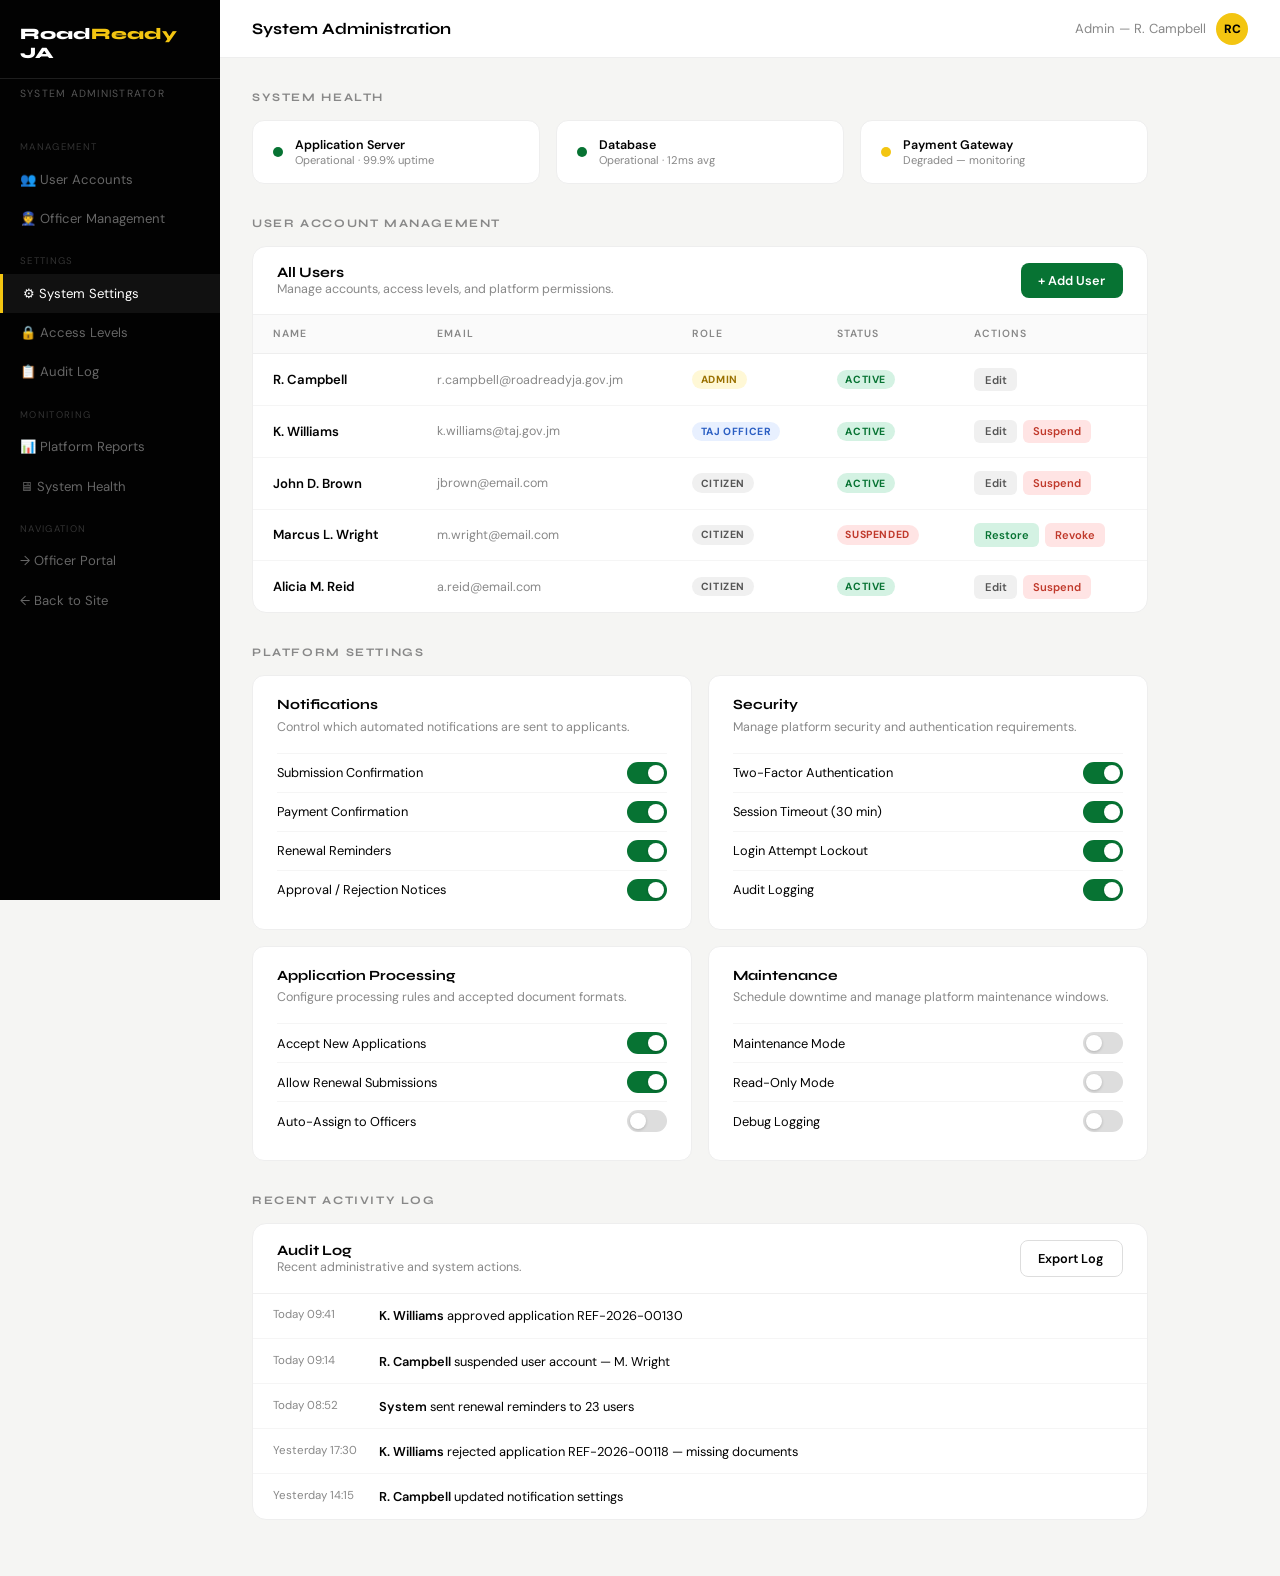
==== pages/admin.html @ 7f081b9c "Test: conneted new pages to main site and synced styling" ====
<!DOCTYPE html>
<html lang="en">
<head>
  <meta charset="UTF-8" />
  <meta name="viewport" content="width=device-width, initial-scale=1.0" />
  <title>Admin Settings — Road Ready JA</title>

    <link rel="stylesheet" href="/public/css/style.css">


  <link href="https://fonts.googleapis.com/css2?family=Syne:wght@400;600;700;800&family=DM+Sans:wght@300;400;500&display=swap" rel="stylesheet" />
  <style>
    *, *::before, *::after { box-sizing: border-box; margin: 0; padding: 0; }

    :root {
      --black: #020202;
      --green: #077333;
      --green-light: #0a9c44;
      --yellow: #F3C511;
      --white: #FFFFFF;
      --grey: #f5f5f3;
      --mid: #888;
    }

    body { font-family: 'DM Sans', sans-serif; background: var(--grey); color: var(--black); min-height: 100vh; }

    .layout { display: flex; min-height: 100vh; }

    .sidebar {
      width: 220px;
      background: var(--black);
      flex-shrink: 0;
      position: sticky;
      top: 0;
      height: 100vh;
      overflow-y: auto;
      display: flex;
      flex-direction: column;
    }
    .sidebar-logo {
      padding: 1.5rem 1.25rem 1rem;
      font-family: 'Syne', sans-serif;
      font-weight: 800;
      font-size: 1rem;
      color: var(--white);
      border-bottom: 1px solid #1e1e1e;
    }
    .sidebar-logo span { color: var(--yellow); }
    .sidebar-role { padding: 0.5rem 1.25rem 1rem; font-size: 0.65rem; letter-spacing: 0.12em; text-transform: uppercase; color: #555; }
    .sidebar-nav { padding: 0.5rem 0; flex: 1; }
    .sidebar-nav a {
      display: flex; align-items: center; gap: 0.6rem;
      padding: 0.7rem 1.25rem;
      font-size: 0.82rem; color: #666;
      text-decoration: none; transition: all 0.15s;
    }
    .sidebar-nav a:hover { color: var(--white); background: #111; }
    .sidebar-nav a.active { color: var(--white); background: #111; border-left: 3px solid var(--yellow); }
    .sidebar-nav .nav-section { padding: 1rem 1.25rem 0.4rem; font-size: 0.6rem; letter-spacing: 0.14em; text-transform: uppercase; color: #333; }

    .main { flex: 1; }

    .topbar {
      background: var(--white);
      border-bottom: 1px solid #eee;
      padding: 0 2rem;
      height: 58px;
      display: flex;
      align-items: center;
      justify-content: space-between;
    }
    .topbar h2 { font-family: 'Syne', sans-serif; font-size: 1rem; font-weight: 700; }
    .admin-info { display: flex; align-items: center; gap: 0.6rem; font-size: 0.82rem; color: var(--mid); }
    .admin-avatar {
      width: 32px; height: 32px;
      border-radius: 50%;
      background: var(--yellow);
      display: flex; align-items: center; justify-content: center;
      font-size: 0.75rem;
      color: var(--black);
      font-weight: 800;
    }

    .content { padding: 2rem; max-width: 960px; }

    .section-title {
      font-family: 'Syne', sans-serif;
      font-size: 0.72rem;
      font-weight: 700;
      letter-spacing: 0.14em;
      text-transform: uppercase;
      color: var(--mid);
      margin: 2rem 0 1rem;
    }
    .section-title:first-child { margin-top: 0; }

    /* USER TABLE */
    .card {
      background: var(--white);
      border-radius: 14px;
      border: 1px solid #eee;
      overflow: hidden;
      margin-bottom: 1.5rem;
    }
    .card-head {
      padding: 1rem 1.5rem;
      border-bottom: 1px solid #f0f0f0;
      display: flex;
      align-items: center;
      justify-content: space-between;
      flex-wrap: wrap;
      gap: 0.5rem;
    }
    .card-head h3 { font-family: 'Syne', sans-serif; font-size: 0.9rem; font-weight: 700; }
    .card-head p { font-size: 0.78rem; color: var(--mid); }

    table { width: 100%; border-collapse: collapse; }
    thead th {
      text-align: left;
      padding: 0.8rem 1.25rem;
      font-size: 0.65rem;
      letter-spacing: 0.1em;
      text-transform: uppercase;
      color: var(--mid);
      background: #fafafa;
      border-bottom: 1px solid #eee;
      font-weight: 600;
    }
    tbody tr { border-bottom: 1px solid #f5f5f5; transition: background 0.1s; }
    tbody tr:last-child { border-bottom: none; }
    tbody tr:hover { background: #fafafa; }
    tbody td { padding: 0.85rem 1.25rem; font-size: 0.82rem; }
    .td-name { font-weight: 600; }
    .td-email { color: var(--mid); font-size: 0.78rem; }

    .chip {
      display: inline-block;
      font-size: 0.65rem;
      font-weight: 700;
      letter-spacing: 0.06em;
      padding: 0.2rem 0.55rem;
      border-radius: 999px;
      text-transform: uppercase;
    }
    .chip.active    { background: #d4f2e3; color: var(--green); }
    .chip.suspended { background: #ffe4e4; color: #c0392b; }
    .chip.admin     { background: #fff8d6; color: #9a7000; }
    .chip.officer   { background: #e8f0ff; color: #2c5fc3; }
    .chip.citizen   { background: #f0f0f0; color: #555; }

    .btn-row { display: flex; gap: 0.35rem; }
    .btn-sm {
      padding: 0.3rem 0.65rem;
      border-radius: 6px;
      font-size: 0.7rem;
      font-weight: 600;
      cursor: pointer;
      border: none;
      font-family: 'DM Sans', sans-serif;
      transition: all 0.15s;
    }
    .btn-danger  { background: #ffe4e4; color: #c0392b; }
    .btn-danger:hover  { background: #c0392b; color: var(--white); }
    .btn-neutral { background: #f0f0f0; color: #555; }
    .btn-neutral:hover { background: #ddd; }
    .btn-green   { background: #d4f2e3; color: var(--green); }
    .btn-green:hover { background: var(--green); color: var(--white); }

    /* SETTINGS PANEL */
    .settings-grid { display: grid; grid-template-columns: 1fr 1fr; gap: 1rem; }
    .setting-card {
      background: var(--white);
      border-radius: 12px;
      border: 1px solid #eee;
      padding: 1.25rem 1.5rem;
    }
    .setting-card h4 { font-family: 'Syne', sans-serif; font-size: 0.88rem; font-weight: 700; margin-bottom: 0.3rem; }
    .setting-card p { font-size: 0.78rem; color: var(--mid); margin-bottom: 1rem; line-height: 1.5; }

    .toggle-row {
      display: flex;
      align-items: center;
      justify-content: space-between;
      padding: 0.5rem 0;
      border-top: 1px solid #f5f5f5;
    }
    .toggle-label { font-size: 0.8rem; }
    .toggle {
      width: 40px; height: 22px;
      border-radius: 999px;
      background: #ddd;
      position: relative;
      cursor: pointer;
      transition: background 0.2s;
      border: none;
      flex-shrink: 0;
    }
    .toggle.on { background: var(--green); }
    .toggle::after {
      content: '';
      position: absolute;
      width: 16px; height: 16px;
      border-radius: 50%;
      background: var(--white);
      top: 3px; left: 3px;
      transition: transform 0.2s;
      box-shadow: 0 1px 3px rgba(0,0,0,0.2);
    }
    .toggle.on::after { transform: translateX(18px); }

    /* SYSTEM STATUS */
    .status-grid { display: grid; grid-template-columns: repeat(3, 1fr); gap: 1rem; }
    .status-item {
      background: var(--white);
      border-radius: 12px;
      border: 1px solid #eee;
      padding: 1rem 1.25rem;
      display: flex;
      align-items: center;
      gap: 0.75rem;
    }
    .status-dot {
      width: 10px; height: 10px;
      border-radius: 50%;
      flex-shrink: 0;
    }
    .status-dot.ok { background: var(--green); }
    .status-dot.warn { background: var(--yellow); }
    .status-dot.err { background: #c0392b; }
    .status-item .si-label { font-size: 0.78rem; font-weight: 600; }
    .status-item .si-val { font-size: 0.7rem; color: var(--mid); }

    /* ACTIVITY LOG */
    .log-item {
      display: flex;
      gap: 1rem;
      padding: 0.85rem 1.25rem;
      border-bottom: 1px solid #f5f5f5;
      font-size: 0.8rem;
      align-items: flex-start;
    }
    .log-item:last-child { border-bottom: none; }
    .log-time { color: var(--mid); font-size: 0.72rem; flex-shrink: 0; width: 90px; }
    .log-msg { flex: 1; }
    .log-actor { font-weight: 600; }

    .btn {
      display: inline-flex; align-items: center; gap: 0.4rem;
      padding: 0.55rem 1.1rem;
      border-radius: 8px;
      font-size: 0.8rem; font-weight: 600;
      cursor: pointer; border: none;
      font-family: 'DM Sans', sans-serif;
      transition: all 0.2s;
      text-decoration: none;
    }
    .btn-primary { background: var(--green); color: var(--white); }
    .btn-primary:hover { background: var(--green-light); }
    .btn-outline { background: transparent; color: var(--black); border: 1.5px solid #ddd; }
    .btn-outline:hover { border-color: var(--green); color: var(--green); }
  </style>
</head>
<body>

<div class="layout">
  <!-- SIDEBAR -->
  <aside class="sidebar">
    <div class="sidebar-logo">Road<span>Ready</span> JA</div>
    <div class="sidebar-role">System Administrator</div>
    <nav class="sidebar-nav">
      <div class="nav-section">Management</div>
      <a href="#">👥 User Accounts</a>
      <a href="#">👮 Officer Management</a>
      <div class="nav-section">Settings</div>
      <a href="#" class="active">⚙ System Settings</a>
      <a href="#">🔒 Access Levels</a>
      <a href="#">📋 Audit Log</a>
      <div class="nav-section">Monitoring</div>
      <a href="#">📊 Platform Reports</a>
      <a href="#">🖥 System Health</a>
      <div class="nav-section">Navigation</div>
      <a href="officer-review.html">→ Officer Portal</a>
      <a href="../index.html">← Back to Site</a>
    </nav>
  </aside>

  <!-- MAIN -->
  <div class="main">
    <div class="topbar">
      <h2>System Administration</h2>
      <div class="admin-info">
        <span>Admin — R. Campbell</span>
        <div class="admin-avatar">RC</div>
      </div>
    </div>

    <div class="content">

      <!-- SYSTEM STATUS -->
      <div class="section-title">System Health</div>
      <div class="status-grid">
        <div class="status-item">
          <div class="status-dot ok"></div>
          <div>
            <div class="si-label">Application Server</div>
            <div class="si-val">Operational · 99.9% uptime</div>
          </div>
        </div>
        <div class="status-item">
          <div class="status-dot ok"></div>
          <div>
            <div class="si-label">Database</div>
            <div class="si-val">Operational · 12ms avg</div>
          </div>
        </div>
        <div class="status-item">
          <div class="status-dot warn"></div>
          <div>
            <div class="si-label">Payment Gateway</div>
            <div class="si-val">Degraded — monitoring</div>
          </div>
        </div>
      </div>

      <!-- USER ACCOUNTS -->
      <div class="section-title">User Account Management</div>
      <div class="card">
        <div class="card-head">
          <div>
            <h3>All Users</h3>
            <p>Manage accounts, access levels, and platform permissions.</p>
          </div>
          <button class="btn btn-primary">+ Add User</button>
        </div>
        <table>
          <thead>
            <tr>
              <th>Name</th>
              <th>Email</th>
              <th>Role</th>
              <th>Status</th>
              <th>Actions</th>
            </tr>
          </thead>
          <tbody>
            <tr>
              <td class="td-name">R. Campbell</td>
              <td class="td-email">r.campbell@roadreadyja.gov.jm</td>
              <td><span class="chip admin">Admin</span></td>
              <td><span class="chip active">Active</span></td>
              <td><div class="btn-row"><button class="btn-sm btn-neutral">Edit</button></div></td>
            </tr>
            <tr>
              <td class="td-name">K. Williams</td>
              <td class="td-email">k.williams@taj.gov.jm</td>
              <td><span class="chip officer">TAJ Officer</span></td>
              <td><span class="chip active">Active</span></td>
              <td><div class="btn-row"><button class="btn-sm btn-neutral">Edit</button><button class="btn-sm btn-danger">Suspend</button></div></td>
            </tr>
            <tr>
              <td class="td-name">John D. Brown</td>
              <td class="td-email">jbrown@email.com</td>
              <td><span class="chip citizen">Citizen</span></td>
              <td><span class="chip active">Active</span></td>
              <td><div class="btn-row"><button class="btn-sm btn-neutral">Edit</button><button class="btn-sm btn-danger">Suspend</button></div></td>
            </tr>
            <tr>
              <td class="td-name">Marcus L. Wright</td>
              <td class="td-email">m.wright@email.com</td>
              <td><span class="chip citizen">Citizen</span></td>
              <td><span class="chip suspended">Suspended</span></td>
              <td><div class="btn-row"><button class="btn-sm btn-green">Restore</button><button class="btn-sm btn-danger">Revoke</button></div></td>
            </tr>
            <tr>
              <td class="td-name">Alicia M. Reid</td>
              <td class="td-email">a.reid@email.com</td>
              <td><span class="chip citizen">Citizen</span></td>
              <td><span class="chip active">Active</span></td>
              <td><div class="btn-row"><button class="btn-sm btn-neutral">Edit</button><button class="btn-sm btn-danger">Suspend</button></div></td>
            </tr>
          </tbody>
        </table>
      </div>

      <!-- SETTINGS GRID -->
      <div class="section-title">Platform Settings</div>
      <div class="settings-grid">
        <div class="setting-card">
          <h4>Notifications</h4>
          <p>Control which automated notifications are sent to applicants.</p>
          <div class="toggle-row">
            <span class="toggle-label">Submission Confirmation</span>
            <button class="toggle on" onclick="this.classList.toggle('on')"></button>
          </div>
          <div class="toggle-row">
            <span class="toggle-label">Payment Confirmation</span>
            <button class="toggle on" onclick="this.classList.toggle('on')"></button>
          </div>
          <div class="toggle-row">
            <span class="toggle-label">Renewal Reminders</span>
            <button class="toggle on" onclick="this.classList.toggle('on')"></button>
          </div>
          <div class="toggle-row">
            <span class="toggle-label">Approval / Rejection Notices</span>
            <button class="toggle on" onclick="this.classList.toggle('on')"></button>
          </div>
        </div>
        <div class="setting-card">
          <h4>Security</h4>
          <p>Manage platform security and authentication requirements.</p>
          <div class="toggle-row">
            <span class="toggle-label">Two-Factor Authentication</span>
            <button class="toggle on" onclick="this.classList.toggle('on')"></button>
          </div>
          <div class="toggle-row">
            <span class="toggle-label">Session Timeout (30 min)</span>
            <button class="toggle on" onclick="this.classList.toggle('on')"></button>
          </div>
          <div class="toggle-row">
            <span class="toggle-label">Login Attempt Lockout</span>
            <button class="toggle on" onclick="this.classList.toggle('on')"></button>
          </div>
          <div class="toggle-row">
            <span class="toggle-label">Audit Logging</span>
            <button class="toggle on" onclick="this.classList.toggle('on')"></button>
          </div>
        </div>
        <div class="setting-card">
          <h4>Application Processing</h4>
          <p>Configure processing rules and accepted document formats.</p>
          <div class="toggle-row">
            <span class="toggle-label">Accept New Applications</span>
            <button class="toggle on" onclick="this.classList.toggle('on')"></button>
          </div>
          <div class="toggle-row">
            <span class="toggle-label">Allow Renewal Submissions</span>
            <button class="toggle on" onclick="this.classList.toggle('on')"></button>
          </div>
          <div class="toggle-row">
            <span class="toggle-label">Auto-Assign to Officers</span>
            <button class="toggle" onclick="this.classList.toggle('on')"></button>
          </div>
        </div>
        <div class="setting-card">
          <h4>Maintenance</h4>
          <p>Schedule downtime and manage platform maintenance windows.</p>
          <div class="toggle-row">
            <span class="toggle-label">Maintenance Mode</span>
            <button class="toggle" onclick="this.classList.toggle('on')"></button>
          </div>
          <div class="toggle-row">
            <span class="toggle-label">Read-Only Mode</span>
            <button class="toggle" onclick="this.classList.toggle('on')"></button>
          </div>
          <div class="toggle-row">
            <span class="toggle-label">Debug Logging</span>
            <button class="toggle" onclick="this.classList.toggle('on')"></button>
          </div>
        </div>
      </div>

      <!-- ACTIVITY LOG -->
      <div class="section-title">Recent Activity Log</div>
      <div class="card">
        <div class="card-head">
          <div>
            <h3>Audit Log</h3>
            <p>Recent administrative and system actions.</p>
          </div>
          <button class="btn btn-outline">Export Log</button>
        </div>
        <div class="log-item">
          <span class="log-time">Today 09:41</span>
          <span class="log-msg"><span class="log-actor">K. Williams</span> approved application REF-2026-00130</span>
        </div>
        <div class="log-item">
          <span class="log-time">Today 09:14</span>
          <span class="log-msg"><span class="log-actor">R. Campbell</span> suspended user account — M. Wright</span>
        </div>
        <div class="log-item">
          <span class="log-time">Today 08:52</span>
          <span class="log-msg"><span class="log-actor">System</span> sent renewal reminders to 23 users</span>
        </div>
        <div class="log-item">
          <span class="log-time">Yesterday 17:30</span>
          <span class="log-msg"><span class="log-actor">K. Williams</span> rejected application REF-2026-00118 — missing documents</span>
        </div>
        <div class="log-item">
          <span class="log-time">Yesterday 14:15</span>
          <span class="log-msg"><span class="log-actor">R. Campbell</span> updated notification settings</span>
        </div>
      </div>

    </div>
  </div>
</div>

</body>
</html>
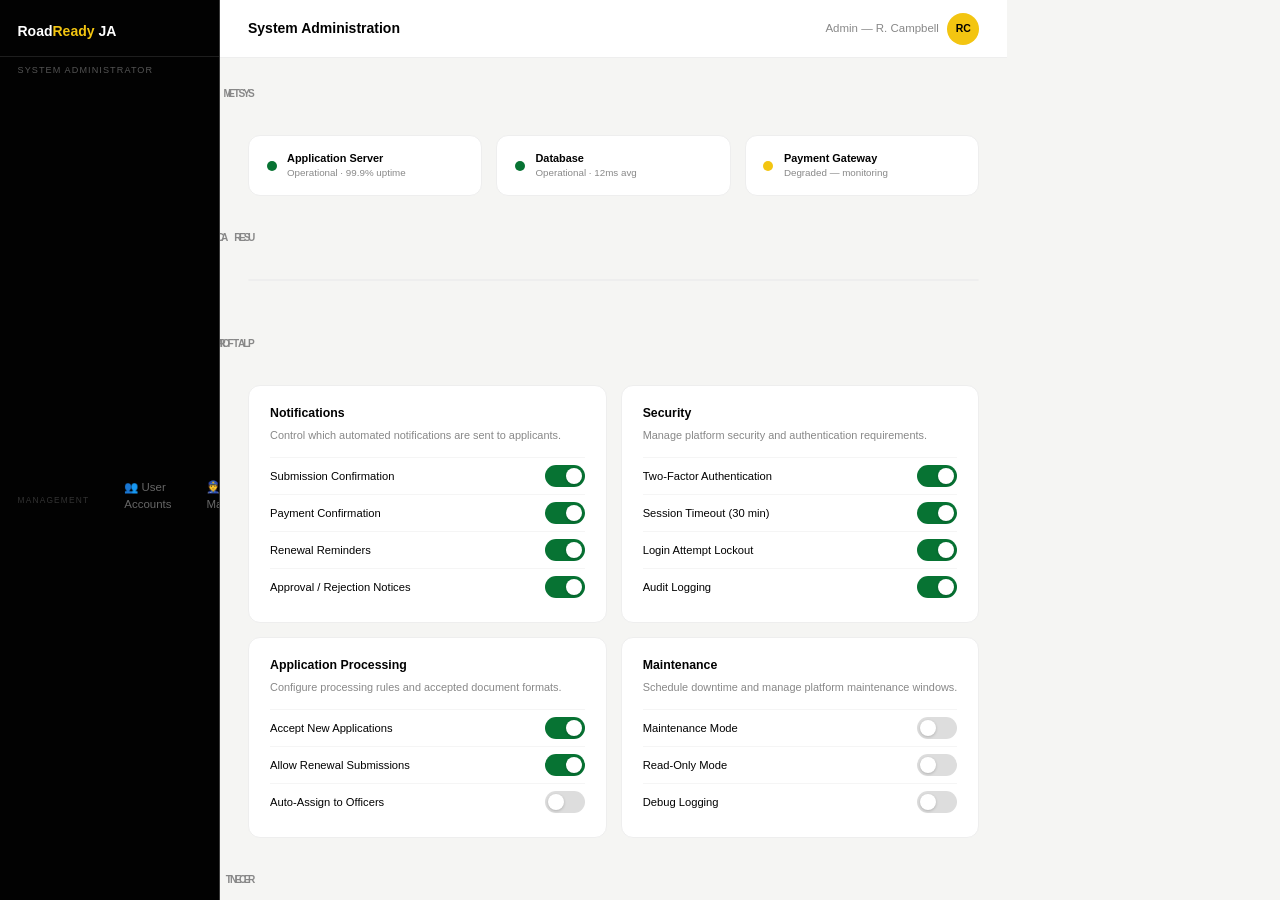
==== commit 4b6f4367: "Test: Removed internal styling. Renamed dashboard.css -> user.css" ====
--- a/pages/admin.html
+++ b/pages/admin.html
@@ -6,259 +6,9 @@
   <title>Admin Settings — Road Ready JA</title>
 
     <link rel="stylesheet" href="/public/css/style.css">
-
-
-  <link href="https://fonts.googleapis.com/css2?family=Syne:wght@400;600;700;800&family=DM+Sans:wght@300;400;500&display=swap" rel="stylesheet" />
-  <style>
-    *, *::before, *::after { box-sizing: border-box; margin: 0; padding: 0; }
-
-    :root {
-      --black: #020202;
-      --green: #077333;
-      --green-light: #0a9c44;
-      --yellow: #F3C511;
-      --white: #FFFFFF;
-      --grey: #f5f5f3;
-      --mid: #888;
-    }
-
-    body { font-family: 'DM Sans', sans-serif; background: var(--grey); color: var(--black); min-height: 100vh; }
-
-    .layout { display: flex; min-height: 100vh; }
-
-    .sidebar {
-      width: 220px;
-      background: var(--black);
-      flex-shrink: 0;
-      position: sticky;
-      top: 0;
-      height: 100vh;
-      overflow-y: auto;
-      display: flex;
-      flex-direction: column;
-    }
-    .sidebar-logo {
-      padding: 1.5rem 1.25rem 1rem;
-      font-family: 'Syne', sans-serif;
-      font-weight: 800;
-      font-size: 1rem;
-      color: var(--white);
-      border-bottom: 1px solid #1e1e1e;
-    }
-    .sidebar-logo span { color: var(--yellow); }
-    .sidebar-role { padding: 0.5rem 1.25rem 1rem; font-size: 0.65rem; letter-spacing: 0.12em; text-transform: uppercase; color: #555; }
-    .sidebar-nav { padding: 0.5rem 0; flex: 1; }
-    .sidebar-nav a {
-      display: flex; align-items: center; gap: 0.6rem;
-      padding: 0.7rem 1.25rem;
-      font-size: 0.82rem; color: #666;
-      text-decoration: none; transition: all 0.15s;
-    }
-    .sidebar-nav a:hover { color: var(--white); background: #111; }
-    .sidebar-nav a.active { color: var(--white); background: #111; border-left: 3px solid var(--yellow); }
-    .sidebar-nav .nav-section { padding: 1rem 1.25rem 0.4rem; font-size: 0.6rem; letter-spacing: 0.14em; text-transform: uppercase; color: #333; }
-
-    .main { flex: 1; }
-
-    .topbar {
-      background: var(--white);
-      border-bottom: 1px solid #eee;
-      padding: 0 2rem;
-      height: 58px;
-      display: flex;
-      align-items: center;
-      justify-content: space-between;
-    }
-    .topbar h2 { font-family: 'Syne', sans-serif; font-size: 1rem; font-weight: 700; }
-    .admin-info { display: flex; align-items: center; gap: 0.6rem; font-size: 0.82rem; color: var(--mid); }
-    .admin-avatar {
-      width: 32px; height: 32px;
-      border-radius: 50%;
-      background: var(--yellow);
-      display: flex; align-items: center; justify-content: center;
-      font-size: 0.75rem;
-      color: var(--black);
-      font-weight: 800;
-    }
-
-    .content { padding: 2rem; max-width: 960px; }
-
-    .section-title {
-      font-family: 'Syne', sans-serif;
-      font-size: 0.72rem;
-      font-weight: 700;
-      letter-spacing: 0.14em;
-      text-transform: uppercase;
-      color: var(--mid);
-      margin: 2rem 0 1rem;
-    }
-    .section-title:first-child { margin-top: 0; }
-
-    /* USER TABLE */
-    .card {
-      background: var(--white);
-      border-radius: 14px;
-      border: 1px solid #eee;
-      overflow: hidden;
-      margin-bottom: 1.5rem;
-    }
-    .card-head {
-      padding: 1rem 1.5rem;
-      border-bottom: 1px solid #f0f0f0;
-      display: flex;
-      align-items: center;
-      justify-content: space-between;
-      flex-wrap: wrap;
-      gap: 0.5rem;
-    }
-    .card-head h3 { font-family: 'Syne', sans-serif; font-size: 0.9rem; font-weight: 700; }
-    .card-head p { font-size: 0.78rem; color: var(--mid); }
-
-    table { width: 100%; border-collapse: collapse; }
-    thead th {
-      text-align: left;
-      padding: 0.8rem 1.25rem;
-      font-size: 0.65rem;
-      letter-spacing: 0.1em;
-      text-transform: uppercase;
-      color: var(--mid);
-      background: #fafafa;
-      border-bottom: 1px solid #eee;
-      font-weight: 600;
-    }
-    tbody tr { border-bottom: 1px solid #f5f5f5; transition: background 0.1s; }
-    tbody tr:last-child { border-bottom: none; }
-    tbody tr:hover { background: #fafafa; }
-    tbody td { padding: 0.85rem 1.25rem; font-size: 0.82rem; }
-    .td-name { font-weight: 600; }
-    .td-email { color: var(--mid); font-size: 0.78rem; }
-
-    .chip {
-      display: inline-block;
-      font-size: 0.65rem;
-      font-weight: 700;
-      letter-spacing: 0.06em;
-      padding: 0.2rem 0.55rem;
-      border-radius: 999px;
-      text-transform: uppercase;
-    }
-    .chip.active    { background: #d4f2e3; color: var(--green); }
-    .chip.suspended { background: #ffe4e4; color: #c0392b; }
-    .chip.admin     { background: #fff8d6; color: #9a7000; }
-    .chip.officer   { background: #e8f0ff; color: #2c5fc3; }
-    .chip.citizen   { background: #f0f0f0; color: #555; }
-
-    .btn-row { display: flex; gap: 0.35rem; }
-    .btn-sm {
-      padding: 0.3rem 0.65rem;
-      border-radius: 6px;
-      font-size: 0.7rem;
-      font-weight: 600;
-      cursor: pointer;
-      border: none;
-      font-family: 'DM Sans', sans-serif;
-      transition: all 0.15s;
-    }
-    .btn-danger  { background: #ffe4e4; color: #c0392b; }
-    .btn-danger:hover  { background: #c0392b; color: var(--white); }
-    .btn-neutral { background: #f0f0f0; color: #555; }
-    .btn-neutral:hover { background: #ddd; }
-    .btn-green   { background: #d4f2e3; color: var(--green); }
-    .btn-green:hover { background: var(--green); color: var(--white); }
-
-    /* SETTINGS PANEL */
-    .settings-grid { display: grid; grid-template-columns: 1fr 1fr; gap: 1rem; }
-    .setting-card {
-      background: var(--white);
-      border-radius: 12px;
-      border: 1px solid #eee;
-      padding: 1.25rem 1.5rem;
-    }
-    .setting-card h4 { font-family: 'Syne', sans-serif; font-size: 0.88rem; font-weight: 700; margin-bottom: 0.3rem; }
-    .setting-card p { font-size: 0.78rem; color: var(--mid); margin-bottom: 1rem; line-height: 1.5; }
-
-    .toggle-row {
-      display: flex;
-      align-items: center;
-      justify-content: space-between;
-      padding: 0.5rem 0;
-      border-top: 1px solid #f5f5f5;
-    }
-    .toggle-label { font-size: 0.8rem; }
-    .toggle {
-      width: 40px; height: 22px;
-      border-radius: 999px;
-      background: #ddd;
-      position: relative;
-      cursor: pointer;
-      transition: background 0.2s;
-      border: none;
-      flex-shrink: 0;
-    }
-    .toggle.on { background: var(--green); }
-    .toggle::after {
-      content: '';
-      position: absolute;
-      width: 16px; height: 16px;
-      border-radius: 50%;
-      background: var(--white);
-      top: 3px; left: 3px;
-      transition: transform 0.2s;
-      box-shadow: 0 1px 3px rgba(0,0,0,0.2);
-    }
-    .toggle.on::after { transform: translateX(18px); }
-
-    /* SYSTEM STATUS */
-    .status-grid { display: grid; grid-template-columns: repeat(3, 1fr); gap: 1rem; }
-    .status-item {
-      background: var(--white);
-      border-radius: 12px;
-      border: 1px solid #eee;
-      padding: 1rem 1.25rem;
-      display: flex;
-      align-items: center;
-      gap: 0.75rem;
-    }
-    .status-dot {
-      width: 10px; height: 10px;
-      border-radius: 50%;
-      flex-shrink: 0;
-    }
-    .status-dot.ok { background: var(--green); }
-    .status-dot.warn { background: var(--yellow); }
-    .status-dot.err { background: #c0392b; }
-    .status-item .si-label { font-size: 0.78rem; font-weight: 600; }
-    .status-item .si-val { font-size: 0.7rem; color: var(--mid); }
-
-    /* ACTIVITY LOG */
-    .log-item {
-      display: flex;
-      gap: 1rem;
-      padding: 0.85rem 1.25rem;
-      border-bottom: 1px solid #f5f5f5;
-      font-size: 0.8rem;
-      align-items: flex-start;
-    }
-    .log-item:last-child { border-bottom: none; }
-    .log-time { color: var(--mid); font-size: 0.72rem; flex-shrink: 0; width: 90px; }
-    .log-msg { flex: 1; }
-    .log-actor { font-weight: 600; }
-
-    .btn {
-      display: inline-flex; align-items: center; gap: 0.4rem;
-      padding: 0.55rem 1.1rem;
-      border-radius: 8px;
-      font-size: 0.8rem; font-weight: 600;
-      cursor: pointer; border: none;
-      font-family: 'DM Sans', sans-serif;
-      transition: all 0.2s;
-      text-decoration: none;
-    }
-    .btn-primary { background: var(--green); color: var(--white); }
-    .btn-primary:hover { background: var(--green-light); }
-    .btn-outline { background: transparent; color: var(--black); border: 1.5px solid #ddd; }
-    .btn-outline:hover { border-color: var(--green); color: var(--green); }
-  </style>
+    <link rel="stylesheet" href="/public/css/user.css">
+
+
 </head>
 <body>
 
--- a/public/css/style.css
+++ b/public/css/style.css
@@ -0,0 +1,1229 @@
+@import url("https://fonts.googleapis.com/css2?family=IBM+Plex+Mono:wght@400;500;600&family=IBM+Plex+Sans:wght@300;400;500;600;700&display=swap");
+
+/* ── Variables ───────────────────────────────────────────── */
+
+
+:root {
+  --bg: #1a1a1a;
+  --surface: #242424;
+  --surface-2: #2e2e2e;
+  --border: #3a3a3a;
+  --accent: #f3c511;
+  --accent-dim: #d9a800;
+  --green: #077333;
+  --green-dim: #055a28;
+  --text: #e8e3dc;
+  --text-muted: #8a857e;
+  --text-subtle: #5a5550;
+  --error: #e05555;
+  --success: #4caf87;
+
+  --font-ui: "IBM Plex Sans", sans-serif;
+  --font-mono: "IBM Plex Mono", monospace;
+  --tr: 0.22s cubic-bezier(0.4, 0, 0.2, 1);
+}
+
+/* Light mode*/
+[data-theme="light"] {
+  --bg: #f5f5f0;
+  --surface: #ffffff;
+  --surface-2: #f0f0eb;
+  --border: #d0d0c8;
+  --accent: #c9a000;
+  --accent-dim: #a88500;
+  --green: #077333;
+  --green-dim: #055a28;
+  --text: #1a1a1a;
+  --text-muted: #5a5a5a;
+  --text-subtle: #8a8a8a;
+  --error: #c94444;
+  --success: #3d9970;
+}
+
+/* ── Reset ───────────────────────────────────────────────── */
+*,
+*::before,
+*::after {
+  box-sizing: border-box;
+  margin: 0;
+  padding: 0;
+}
+
+html {
+  scroll-behavior: smooth;
+}
+
+body {
+  background: var(--bg);
+  color: var(--text);
+  font-family: var(--font-ui);
+  font-size: 15px;
+  line-height: 1.6;
+}
+
+a {
+  text-decoration: none;
+  color: inherit;
+}
+
+/* ══════════════════════════════════════════════════════════
+   NAVBAR
+   ══════════════════════════════════════════════════════════ */
+.navbar {
+  display: flex;
+  align-items: center;
+  justify-content: space-between;
+  height: 60px;
+  padding: 0 48px;
+  background: var(--surface);
+  border-bottom: 1px solid var(--border);
+  position: sticky;
+  top: 0;
+  z-index: 200;
+}
+
+.nav-left {
+  font-family: var(--font-mono);
+  font-size: 0.78rem;
+  font-weight: 600;
+  letter-spacing: 0.2em;
+  text-transform: uppercase;
+  color: var(--text);
+}
+
+.nav-left span {
+  color: var(--accent);
+}
+
+.nav-center {
+  display: flex;
+  list-style: none;
+  gap: 8px;
+}
+
+.nav-center a {
+  font-family: var(--font-mono);
+  font-size: 0.68rem;
+  font-weight: 600;
+  letter-spacing: 0.1em;
+  text-transform: uppercase;
+  color: var(--text-muted);
+  padding: 6px 14px;
+  border-radius: 2px;
+  transition:
+    color var(--tr),
+    background var(--tr);
+}
+
+.nav-center a:hover {
+  color: var(--text);
+  background: var(--surface-2);
+}
+
+.nav-right {
+  display: flex;
+  align-items: center;
+}
+
+.login {
+  padding: 8px 20px;
+  background: var(--accent);
+  color: #1a1a1a;
+  border: none;
+  border-radius: 2px;
+  font-family: var(--font-mono);
+  font-size: 0.68rem;
+  font-weight: 600;
+  letter-spacing: 0.1em;
+  text-transform: uppercase;
+  cursor: pointer;
+  transition:
+    background var(--tr),
+    transform 0.1s;
+}
+
+.login:hover {
+  background: var(--accent-dim);
+}
+
+.login:active {
+  transform: translateY(1px);
+}
+
+.theme-toggle {
+  background: none;
+  border: 1px solid var(--border);
+  border-radius: 2px;
+  color: var(--text-muted);
+  padding: 6px 8px;
+  cursor: pointer;
+  display: flex;
+  align-items: center;
+  justify-content: center;
+  transition: border-color 0.22s, color 0.22s;
+  margin-left: 12px;
+}
+
+.theme-toggle:hover {
+  border-color: var(--accent);
+  color: var(--accent);
+}
+
+/* ══════════════════════════════════════════════════════════
+   HERO
+   ══════════════════════════════════════════════════════════ */
+.welcome {
+  min-height: 560px;
+  display: flex;
+  align-items: center;
+  padding: 80px 60px;
+  background: url("../images/back1.webp") center / cover no-repeat;
+  position: relative;
+}
+
+/* Dark overlay */
+.welcome::before {
+  content: "";
+  position: absolute;
+  inset: 0;
+  background: linear-gradient(100deg,
+      rgba(2, 2, 2, 0.85) 0%,
+      rgba(2, 2, 2, 0.55) 60%,
+      rgba(2, 2, 2, 0.2) 100%);
+}
+
+.welcome-content {
+  position: relative;
+  z-index: 1;
+  max-width: 580px;
+}
+
+.hero-eyebrow {
+  font-family: var(--font-mono);
+  font-size: 0.65rem;
+  font-weight: 600;
+  letter-spacing: 0.2em;
+  text-transform: uppercase;
+  color: var(--accent);
+  margin-bottom: 12px;
+  display: block;
+}
+
+.welcome-content h1 {
+  font-size: 3.4rem;
+  font-weight: 700;
+  line-height: 1.05;
+  color: #fff;
+  letter-spacing: -0.01em;
+  margin-bottom: 20px;
+}
+
+.welcome-content h1 span {
+  color: var(--accent);
+}
+
+.hero-sub {
+  font-size: 1rem;
+  color: rgba(255, 255, 255, 0.75);
+  line-height: 1.7;
+  margin-bottom: 32px;
+  max-width: 460px;
+}
+
+.welcome-buttons {
+  display: flex;
+  gap: 14px;
+  flex-wrap: wrap;
+}
+
+.btn-outline {
+  padding: 11px 24px;
+  border: 1px solid rgba(255, 255, 255, 0.5);
+  background: transparent;
+  color: #fff;
+  border-radius: 2px;
+  cursor: pointer;
+  font-family: var(--font-mono);
+  font-size: 0.68rem;
+  font-weight: 600;
+  letter-spacing: 0.1em;
+  text-transform: uppercase;
+  transition:
+    background var(--tr),
+    border-color var(--tr),
+    color var(--tr);
+}
+
+.btn-outline:hover {
+  background: var(--accent);
+  border-color: var(--accent);
+  color: #1a1a1a;
+}
+
+/* ══════════════════════════════════════════════════════════
+   SHARED SECTION HELPERS
+   ══════════════════════════════════════════════════════════ */
+.section-head {
+  text-align: center;
+  margin-bottom: 52px;
+}
+
+.section-eyebrow {
+  display: block;
+  font-family: var(--font-mono);
+  font-size: 0.6rem;
+  font-weight: 600;
+  letter-spacing: 0.2em;
+  text-transform: uppercase;
+  color: var(--accent);
+  margin-bottom: 8px;
+}
+
+.section-head h2 {
+  font-family: var(--font-mono);
+  font-size: 1.6rem;
+  font-weight: 600;
+  color: var(--text);
+  margin-bottom: 10px;
+  letter-spacing: -0.01em;
+}
+
+.section-head p {
+  font-size: 0.88rem;
+  color: var(--text-muted);
+  max-width: 460px;
+  margin: 0 auto;
+  line-height: 1.7;
+}
+
+/* ══════════════════════════════════════════════════════════
+   SERVICES
+   ══════════════════════════════════════════════════════════ */
+.services {
+  padding: 88px 60px;
+  background: var(--bg);
+}
+
+.service-cards {
+  display: grid;
+  grid-template-columns: repeat(3, 1fr);
+  gap: 16px;
+}
+
+.service-card {
+  background: var(--surface);
+  border: 1px solid var(--border);
+  border-radius: 2px;
+  padding: 32px 28px;
+  display: flex;
+  flex-direction: column;
+  gap: 14px;
+  transition:
+    border-color var(--tr),
+    transform var(--tr);
+}
+
+.service-card:hover {
+  border-color: var(--accent);
+  transform: translateY(-3px);
+}
+
+.service-card__num {
+  font-family: var(--font-mono);
+  font-size: 0.6rem;
+  font-weight: 600;
+  letter-spacing: 0.12em;
+  color: var(--accent);
+}
+
+.service-card h3 {
+  font-family: var(--font-mono);
+  font-size: 0.9rem;
+  font-weight: 600;
+  color: var(--text);
+  letter-spacing: -0.01em;
+}
+
+.service-card p {
+  font-size: 0.82rem;
+  color: var(--text-muted);
+  line-height: 1.7;
+  flex: 1;
+}
+
+.service-card__link {
+  font-family: var(--font-mono);
+  font-size: 0.65rem;
+  font-weight: 600;
+  letter-spacing: 0.08em;
+  color: var(--accent);
+  text-transform: uppercase;
+  transition: letter-spacing var(--tr);
+  align-self: flex-start;
+}
+
+.service-card:hover .service-card__link {
+  letter-spacing: 0.14em;
+}
+
+/* ══════════════════════════════════════════════════════════
+   HOW IT WORKS
+   ══════════════════════════════════════════════════════════ */
+.how-it-works {
+  padding: 88px 60px;
+  background: var(--surface);
+}
+
+.section-head--light h2 {
+  color: var(--text);
+}
+
+.steps {
+  display: flex;
+  align-items: flex-start;
+  justify-content: center;
+  gap: 24px;
+  max-width: 860px;
+  margin: 0 auto;
+}
+
+.step {
+  flex: 1;
+  text-align: center;
+  max-width: 240px;
+}
+
+.step-num {
+  font-family: var(--font-mono);
+  font-size: 2rem;
+  font-weight: 600;
+  color: var(--accent);
+  opacity: 0.35;
+  line-height: 1;
+  margin-bottom: 16px;
+}
+
+.step h4 {
+  font-family: var(--font-mono);
+  font-size: 0.78rem;
+  font-weight: 600;
+  color: var(--text);
+  margin-bottom: 8px;
+  letter-spacing: 0.02em;
+}
+
+.step p {
+  font-size: 0.8rem;
+  color: var(--text-muted);
+  line-height: 1.65;
+}
+
+.step-arrow {
+  font-size: 1.2rem;
+  color: var(--border);
+  padding-top: 28px;
+  flex-shrink: 0;
+}
+
+/* ══════════════════════════════════════════════════════════
+   ABOUT — image left, text right (layout image 2 reference)
+   ══════════════════════════════════════════════════════════ */
+.about {
+  display: grid;
+  grid-template-columns: 1fr 1fr;
+  min-height: 500px;
+}
+
+.about__image-col {
+  overflow: hidden;
+}
+
+.about__image {
+  width: 100%;
+  height: 100%;
+  min-height: 420px;
+  transition: transform 0.6s ease;
+}
+
+.about:hover .about__image {
+  transform: scale(1.02);
+}
+
+.about__text-col {
+  padding: 72px 56px;
+  background: var(--bg);
+  display: flex;
+  flex-direction: column;
+  justify-content: center;
+  gap: 18px;
+}
+
+.about__text-col h2 {
+  font-family: var(--font-mono);
+  font-size: 1.5rem;
+  font-weight: 600;
+  color: var(--text);
+  letter-spacing: -0.01em;
+  line-height: 1.25;
+}
+
+.about__text-col p {
+  font-size: 0.85rem;
+  color: var(--text-muted);
+  line-height: 1.75;
+  max-width: 440px;
+}
+
+.about__mission {
+  border-left: 2px solid var(--accent);
+  padding-left: 16px;
+  font-family: var(--font-mono);
+  font-size: 0.78rem;
+  color: var(--text-muted);
+  font-style: italic;
+  line-height: 1.6;
+  margin-top: 6px;
+}
+
+/* ══════════════════════════════════════════════════════════
+   VISION / MISSION SPLIT
+   ══════════════════════════════════════════════════════════ */
+.vm-split {
+  display: grid;
+  grid-template-columns: 1fr 1fr;
+}
+
+.vm-card {
+  padding: 64px 56px;
+  display: flex;
+  flex-direction: column;
+  gap: 20px;
+}
+
+.vm-card--dark {
+  background: var(--surface);
+}
+
+.vm-card--accent {
+  background: var(--accent);
+}
+
+.vm-card__label {
+  font-family: var(--font-mono);
+  font-size: 0.6rem;
+  font-weight: 600;
+  letter-spacing: 0.2em;
+  text-transform: uppercase;
+}
+
+.vm-card--dark .vm-card__label {
+  color: var(--accent);
+}
+
+.vm-card--accent .vm-card__label {
+  color: rgba(0, 0, 0, 0.5);
+}
+
+.vm-card p {
+  font-size: 0.88rem;
+  line-height: 1.75;
+  max-width: 400px;
+}
+
+.vm-card--dark p {
+  color: var(--text-muted);
+}
+
+.vm-card--accent p {
+  color: rgba(0, 0, 0, 0.75);
+}
+
+/* ══════════════════════════════════════════════════════════
+   CONTACT
+   ══════════════════════════════════════════════════════════ */
+.contact {
+  padding: 88px 60px;
+  background: var(--bg);
+}
+
+.contact-layout {
+  display: grid;
+  grid-template-columns: 1fr 320px;
+  gap: 48px;
+  max-width: 940px;
+  margin: 0 auto;
+}
+
+/* Form */
+.contact-form {
+  display: flex;
+  flex-direction: column;
+  gap: 16px;
+}
+
+.cf-row {
+  display: grid;
+  grid-template-columns: 1fr 1fr;
+  gap: 16px;
+}
+
+.cf-group {
+  display: flex;
+  flex-direction: column;
+  gap: 6px;
+}
+
+.cf-label {
+  font-family: var(--font-mono);
+  font-size: 0.6rem;
+  font-weight: 600;
+  letter-spacing: 0.1em;
+  text-transform: uppercase;
+  color: var(--text-muted);
+}
+
+.cf-input {
+  width: 100%;
+  padding: 0.65rem 0.85rem;
+  background: var(--surface);
+  border: 1px solid var(--border);
+  border-radius: 2px;
+  color: var(--text);
+  font-family: var(--font-ui);
+  font-size: 0.88rem;
+  outline: none;
+  transition:
+    border-color var(--tr),
+    background var(--tr);
+}
+
+.cf-input:focus {
+  border-color: var(--accent);
+  background: var(--surface-2);
+}
+
+.cf-input::placeholder {
+  color: var(--text-subtle);
+}
+
+.cf-textarea {
+  resize: vertical;
+  min-height: 120px;
+}
+
+.cf-submit {
+  align-self: flex-start;
+  padding: 0.68rem 2rem;
+  background: var(--accent);
+  color: #1a1a1a;
+  border: none;
+  border-radius: 2px;
+  font-family: var(--font-mono);
+  font-size: 0.72rem;
+  font-weight: 600;
+  letter-spacing: 0.12em;
+  text-transform: uppercase;
+  cursor: pointer;
+  transition:
+    background var(--tr),
+    transform 0.1s;
+}
+
+.cf-submit:hover {
+  background: var(--accent-dim);
+}
+
+.cf-submit:active {
+  transform: translateY(1px);
+}
+
+/* Info panel */
+.contact-info {
+  display: flex;
+  flex-direction: column;
+  gap: 0;
+  border: 1px solid var(--border);
+  border-radius: 2px;
+  overflow: hidden;
+  align-self: start;
+}
+
+.ci-item {
+  padding: 16px 20px;
+  border-bottom: 1px solid var(--border);
+  display: flex;
+  flex-direction: column;
+  gap: 4px;
+}
+
+.ci-item:last-child {
+  border-bottom: none;
+}
+
+.ci-label {
+  font-family: var(--font-mono);
+  font-size: 0.58rem;
+  font-weight: 600;
+  letter-spacing: 0.12em;
+  text-transform: uppercase;
+  color: var(--text-subtle);
+}
+
+.ci-value {
+  font-size: 0.82rem;
+  color: var(--text);
+}
+
+/* ══════════════════════════════════════════════════════════
+   FOOTER
+   ══════════════════════════════════════════════════════════ */
+.footer {
+  background: var(--surface);
+  border-top: 1px solid var(--border);
+  padding: 40px 60px;
+}
+
+.footer__inner {
+  display: flex;
+  align-items: center;
+  justify-content: space-between;
+  flex-wrap: wrap;
+  gap: 24px;
+}
+
+.footer__brand {
+  font-family: var(--font-mono);
+  font-size: 0.72rem;
+  font-weight: 600;
+  letter-spacing: 0.2em;
+  text-transform: uppercase;
+  color: var(--text);
+}
+
+.footer__brand span {
+  color: var(--accent);
+}
+
+.footer__brand p {
+  font-size: 0.58rem;
+  color: var(--text-subtle);
+  letter-spacing: 0.12em;
+  margin-top: 4px;
+  font-weight: 400;
+}
+
+.footer__links {
+  display: flex;
+  gap: 24px;
+  flex-wrap: wrap;
+}
+
+.footer__links a {
+  font-family: var(--font-mono);
+  font-size: 0.62rem;
+  letter-spacing: 0.08em;
+  text-transform: uppercase;
+  color: var(--text-muted);
+  transition: color var(--tr);
+}
+
+.footer__links a:hover {
+  color: var(--accent);
+}
+
+.footer__copy {
+  font-family: var(--font-mono);
+  font-size: 0.58rem;
+  color: var(--text-subtle);
+  letter-spacing: 0.06em;
+}
+
+/* ══════════════════════════════════════════════════════════
+   RESPONSIVE
+   ══════════════════════════════════════════════════════════ */
+@media (max-width: 900px) {
+  .service-cards {
+    grid-template-columns: 1fr;
+  }
+
+  .about {
+    grid-template-columns: 1fr;
+  }
+
+  .about__image {
+    min-height: 260px;
+  }
+
+  .vm-split {
+    grid-template-columns: 1fr;
+  }
+
+  .contact-layout {
+    grid-template-columns: 1fr;
+  }
+
+  .cf-row {
+    grid-template-columns: 1fr;
+  }
+
+  .steps {
+    flex-direction: column;
+    align-items: center;
+  }
+
+  .step-arrow {
+    transform: rotate(90deg);
+    padding: 0;
+  }
+
+  .navbar {
+    padding: 0 24px;
+  }
+
+  .nav-center {
+    display: none;
+  }
+
+  .welcome {
+    padding: 60px 28px;
+  }
+
+  .services,
+  .how-it-works,
+  .about__text-col,
+  .vm-card,
+  .contact {
+    padding: 56px 28px;
+  }
+
+  .footer {
+    padding: 32px 28px;
+  }
+
+  .footer__inner {
+    flex-direction: column;
+    align-items: flex-start;
+  }
+}
+
+/* ══════════════════════════════════════════════════════════
+   MAP SECTION
+   ══════════════════════════════════════════════════════════ */
+.map-section {
+  background: var(--surface);
+  border-top: 1px solid var(--border);
+  border-bottom: 1px solid var(--border);
+}
+
+.map-section__header {
+  display: flex;
+  align-items: flex-end;
+  justify-content: space-between;
+  padding: 40px 60px 24px;
+  flex-wrap: wrap;
+  gap: 16px;
+}
+
+.map-section__text h2 {
+  font-family: var(--font-mono);
+  font-size: 1.1rem;
+  font-weight: 600;
+  color: var(--text);
+  margin: 6px 0 6px;
+  letter-spacing: -0.01em;
+}
+
+.map-section__text p {
+  font-size: 0.8rem;
+  color: var(--text-muted);
+  max-width: 380px;
+  line-height: 1.6;
+}
+
+.map-section__status {
+  display: flex;
+  flex-direction: column;
+  align-items: flex-end;
+  gap: 6px;
+}
+
+/* Status pill */
+.map-status {
+  display: flex;
+  align-items: center;
+  gap: 7px;
+  font-family: var(--font-mono);
+  font-size: 0.62rem;
+  font-weight: 600;
+  letter-spacing: 0.08em;
+  text-transform: uppercase;
+  color: var(--text-muted);
+}
+
+.map-status__dot {
+  width: 7px;
+  height: 7px;
+  border-radius: 50%;
+  background: var(--border);
+  flex-shrink: 0;
+}
+
+.map-status__dot--loading {
+  background: var(--accent);
+  animation: pulse 1.2s infinite;
+}
+
+.map-status__dot--ok {
+  background: var(--green);
+}
+
+.map-status__dot--error {
+  background: #e05555;
+}
+
+@keyframes pulse {
+
+  0%,
+  100% {
+    opacity: 1;
+  }
+
+  50% {
+    opacity: 0.3;
+  }
+}
+
+.map-coords {
+  font-family: var(--font-mono);
+  font-size: 0.58rem;
+  color: var(--text-subtle);
+  letter-spacing: 0.06em;
+  min-height: 0.8em;
+}
+
+/* Map container */
+.map-wrap {
+  position: relative;
+  height: 380px;
+}
+
+#map {
+  width: 100%;
+  height: 100%;
+}
+
+/* Override Leaflet popup to match dark theme */
+.leaflet-popup-content-wrapper {
+  background: var(--surface) !important;
+  border: 1px solid var(--border) !important;
+  border-radius: 2px !important;
+  box-shadow: 0 4px 16px rgba(0, 0, 0, 0.5) !important;
+  color: var(--text) !important;
+}
+
+.leaflet-popup-tip {
+  background: var(--surface) !important;
+}
+
+.leaflet-popup-close-button {
+  color: var(--text-muted) !important;
+}
+
+/* Leaflet zoom control dark override */
+.leaflet-control-zoom a {
+  background: var(--surface) !important;
+  color: var(--text) !important;
+  border-color: var(--border) !important;
+}
+
+.leaflet-control-zoom a:hover {
+  background: var(--surface-2) !important;
+  color: var(--accent) !important;
+}
+
+/* Re-centre button */
+.map-locate-btn {
+  position: absolute;
+  top: 14px;
+  right: 14px;
+  z-index: 1000;
+  display: flex;
+  align-items: center;
+  gap: 7px;
+  padding: 8px 14px;
+  background: var(--surface);
+  border: 1px solid var(--border);
+  border-radius: 2px;
+  font-family: var(--font-mono);
+  font-size: 0.6rem;
+  font-weight: 600;
+  letter-spacing: 0.1em;
+  text-transform: uppercase;
+  color: var(--text-muted);
+  cursor: pointer;
+  transition:
+    border-color var(--tr),
+    color var(--tr),
+    background var(--tr);
+}
+
+.map-locate-btn:hover {
+  border-color: var(--accent);
+  color: var(--accent);
+  background: var(--surface-2);
+}
+
+@media (max-width: 900px) {
+  .map-section__header {
+    padding: 28px 24px 16px;
+  }
+
+  .map-section__status {
+    align-items: flex-start;
+  }
+
+  .map-wrap {
+    height: 280px;
+  }
+}
+
+/* ══════════════════════════════════════════════════════════
+   RESPONSIVE — Mobile (≤ 480px)
+   ══════════════════════════════════════════════════════════ */
+@media (max-width: 480px) {
+
+  /* ── Navbar ── */
+  .navbar {
+    padding: 0 16px;
+    height: 52px;
+  }
+
+  .nav-left {
+    font-size: 0.65rem;
+    letter-spacing: 0.12em;
+  }
+
+  /* ── Hero ── */
+  .welcome {
+    padding: 48px 20px 52px;
+    min-height: 420px;
+  }
+
+  .welcome-content h1 {
+    font-size: 2.2rem;
+  }
+
+  .hero-sub {
+    font-size: 0.88rem;
+    margin-bottom: 24px;
+  }
+
+  .welcome-buttons {
+    flex-direction: column;
+    gap: 10px;
+  }
+
+  .welcome-buttons .login,
+  .welcome-buttons .btn-outline {
+    width: 100%;
+    text-align: center;
+    display: block;
+    padding: 13px 20px;
+  }
+
+  /* ── Section spacing ── */
+  .services,
+  .how-it-works,
+  .contact {
+    padding: 44px 20px;
+  }
+
+  .about__text-col {
+    padding: 36px 20px;
+  }
+
+  .vm-card {
+    padding: 36px 20px;
+  }
+
+  .section-head {
+    margin-bottom: 36px;
+  }
+
+  .section-head h2 {
+    font-size: 1.25rem;
+  }
+
+  /* ── Service cards single-column (already set at 900px, ensuring padding) ── */
+  .service-card {
+    padding: 24px 20px;
+  }
+
+  /* ── Steps: already column at 900px, tighten spacing ── */
+  .steps {
+    gap: 16px;
+  }
+
+  /* ── Contact form submit full width ── */
+  .cf-submit {
+    width: 100%;
+    text-align: center;
+  }
+
+  /* Touch-friendly inputs */
+  .cf-input {
+    font-size: 16px;
+    /* prevents iOS zoom */
+    padding: 0.75rem 0.85rem;
+  }
+
+  /* ── Contact info panel ── */
+  .ci-value {
+    font-size: 0.78rem;
+  }
+
+  /* ── Map header ── */
+  .map-section__header {
+    flex-direction: column;
+    align-items: flex-start;
+    gap: 12px;
+    padding: 20px 20px 12px;
+  }
+
+  .map-section__status {
+    align-items: flex-start;
+  }
+
+  .map-wrap {
+    height: 240px;
+  }
+
+  /* ── Footer ── */
+  .footer {
+    padding: 28px 20px;
+  }
+
+  .footer__links {
+    gap: 16px;
+  }
+}
+
+/* ── Location permission prompt ───────────────────────────── */
+#loc-overlay {
+  position: fixed;
+  inset: 0;
+  background: rgba(2, 2, 2, 0.65);
+  z-index: 9000;
+  display: flex;
+  align-items: center;
+  justify-content: center;
+  animation: fadeIn 0.2s ease;
+}
+
+@keyframes fadeIn {
+  from {
+    opacity: 0;
+  }
+
+  to {
+    opacity: 1;
+  }
+}
+
+#loc-prompt {
+  background: var(--surface);
+  border: 1px solid var(--border);
+  border-radius: 2px;
+  padding: 36px 32px;
+  max-width: 380px;
+  width: calc(100% - 48px);
+  display: flex;
+  flex-direction: column;
+  gap: 14px;
+  animation: slideUp 0.25s ease;
+}
+
+@keyframes slideUp {
+  from {
+    transform: translateY(16px);
+    opacity: 0;
+  }
+
+  to {
+    transform: translateY(0);
+    opacity: 1;
+  }
+}
+
+.loc-prompt__icon {
+  width: 40px;
+  height: 40px;
+  border: 1px solid var(--border);
+  border-radius: 2px;
+  display: flex;
+  align-items: center;
+  justify-content: center;
+  color: var(--accent);
+}
+
+#loc-prompt h3 {
+  font-family: var(--font-mono);
+  font-size: 0.88rem;
+  font-weight: 600;
+  color: var(--text);
+  letter-spacing: -0.01em;
+}
+
+#loc-prompt p {
+  font-size: 0.8rem;
+  color: var(--text-muted);
+  line-height: 1.65;
+}
+
+.loc-prompt__actions {
+  display: flex;
+  gap: 10px;
+  margin-top: 4px;
+}
+
+#loc-allow {
+  flex: 1;
+  padding: 0.62rem;
+  background: var(--accent);
+  color: #1a1a1a;
+  border: none;
+  border-radius: 2px;
+  font-family: var(--font-mono);
+  font-size: 0.65rem;
+  font-weight: 600;
+  letter-spacing: 0.1em;
+  text-transform: uppercase;
+  cursor: pointer;
+  transition: background 0.2s;
+}
+
+#loc-allow:hover {
+  background: var(--accent-dim);
+}
+
+#loc-deny {
+  padding: 0.62rem 1.2rem;
+  background: transparent;
+  border: 1px solid var(--border);
+  border-radius: 2px;
+  font-family: var(--font-mono);
+  font-size: 0.65rem;
+  font-weight: 600;
+  letter-spacing: 0.1em;
+  text-transform: uppercase;
+  color: var(--text-muted);
+  cursor: pointer;
+  transition:
+    border-color 0.2s,
+    color 0.2s;
+}
+
+#loc-deny:hover {
+  border-color: var(--text-muted);
+  color: var(--text);
+}
--- a/public/css/user.css
+++ b/public/css/user.css
@@ -0,0 +1,1862 @@
+@import url("https://fonts.googleapis.com/css2?family=IBM+Plex+Mono:wght@400;500;600&family=IBM+Plex+Sans:wght@300;400;500;600&display=swap");
+
+/* ── Variables ───────────────────────────────────────────── */
+:root {
+  --bg: #1a1a1a;
+  --surface: #242424;
+  --surface-2: #2e2e2e;
+  --border: #3a3a3a;
+  --accent: #f0d316;
+  --accent-dim: #f0b026;
+  --text: #e8e3dc;
+  --text-muted: #8a857e;
+  --text-subtle: #5a5550;
+  --error: #e05555;
+  --success: #4caf87;
+  --font-ui: "IBM Plex Sans", sans-serif;
+  --font-mono: "IBM Plex Mono", monospace;
+  --tr: 0.22s cubic-bezier(0.4, 0, 0.2, 1);
+  --sidebar-w: 220px;
+  --topbar-h: 52px;
+}
+
+
+[data-theme="light"] {
+  --bg: #f5f5f0;
+  --surface: #ffffff;
+  --surface-2: #f0f0eb;
+  --border: #d0d0c8;
+  --accent: #c9a000;
+  --accent-dim: #a88500;
+  --text: #1a1a1a;
+  --text-muted: #5a5a5a;
+  --text-subtle: #8a8a8a;
+  --error: #c94444;
+  --success: #3d9970;
+}
+
+/* ── Reset ───────────────────────────────────────────────── */
+*,
+*::before,
+*::after {
+  box-sizing: border-box;
+  margin: 0;
+  padding: 0;
+}
+
+html,
+body {
+  height: 100%;
+  background: var(--bg);
+  color: var(--text);
+  font-family: var(--font-ui);
+  font-size: 14px;
+  line-height: 1.5;
+}
+
+a {
+  text-decoration: none;
+  color: inherit;
+}
+
+/* ── App shell ───────────────────────────────────────────── */
+body {
+  display: flex;
+}
+
+.theme-toggle {
+  background: none;
+  border: 1px solid var(--border);
+  border-radius: 2px;
+  color: var(--text-muted);
+  padding: 6px 8px;
+  cursor: pointer;
+  display: flex;
+  align-items: center;
+  justify-content: center;
+  transition: border-color 0.22s, color 0.22s;
+  margin-left: 12px;
+}
+
+.theme-toggle:hover {
+  border-color: var(--accent);
+  color: var(--accent);
+}
+
+/* ════════════════════════════════════════════════════════════
+   SIDEBAR
+   ════════════════════════════════════════════════════════════ */
+.sidebar {
+  width: var(--sidebar-w);
+  flex-shrink: 0;
+  background: var(--surface);
+  border-right: 1px solid var(--border);
+  display: flex;
+  flex-direction: column;
+  height: 100vh;
+  position: sticky;
+  top: 0;
+  overflow-y: auto;
+}
+
+.sidebar__brand {
+  padding: 20px 20px 16px;
+  font-family: var(--font-mono);
+  font-size: 0.72rem;
+  font-weight: 600;
+  letter-spacing: 0.2em;
+  text-transform: uppercase;
+  color: var(--accent);
+  border-bottom: 1px solid var(--border);
+  flex-shrink: 0;
+}
+
+/* ── Nav ─────────────────────────────────────────────────── */
+.sidebar__nav {
+  flex: 1;
+  padding: 12px 10px;
+  display: flex;
+  flex-direction: column;
+  gap: 2px;
+}
+
+.sidebar__section-label {
+  font-family: var(--font-mono);
+  font-size: 0.55rem;
+  font-weight: 600;
+  letter-spacing: 0.15em;
+  text-transform: uppercase;
+  color: var(--text-subtle);
+  padding: 12px 10px 4px;
+  display: block;
+}
+
+.nav-item {
+  display: flex;
+  align-items: center;
+  gap: 10px;
+  padding: 8px 10px;
+  border-radius: 2px;
+  font-size: 0.82rem;
+  color: var(--text-muted);
+  cursor: pointer;
+  transition:
+    background var(--tr),
+    color var(--tr);
+  position: relative;
+}
+
+.nav-item:hover {
+  background: var(--surface-2);
+  color: var(--text);
+}
+
+.nav-item.active {
+  background: rgba(240, 211, 22, 0.1);
+  color: var(--accent);
+}
+
+.nav-item__icon {
+  display: flex;
+  align-items: center;
+  flex-shrink: 0;
+  color: inherit;
+}
+
+.nav-item__badge {
+  margin-left: auto;
+  background: var(--error);
+  color: #fff;
+  font-family: var(--font-mono);
+  font-size: 0.55rem;
+  font-weight: 700;
+  padding: 2px 5px;
+  border-radius: 2px;
+  min-width: 16px;
+  text-align: center;
+}
+
+.nav-item__badge[data-count="0"] {
+  display: none;
+}
+
+/* ── Sidebar footer ──────────────────────────────────────── */
+.sidebar__footer {
+  padding: 14px;
+  border-top: 1px solid var(--border);
+  flex-shrink: 0;
+}
+
+.sidebar__user {
+  display: flex;
+  align-items: center;
+  gap: 10px;
+  margin-bottom: 10px;
+}
+
+.sidebar__avatar {
+  width: 32px;
+  height: 32px;
+  border-radius: 2px;
+  background: var(--accent);
+  color: #1a1a1a;
+  font-family: var(--font-mono);
+  font-size: 0.72rem;
+  font-weight: 700;
+  display: flex;
+  align-items: center;
+  justify-content: center;
+  flex-shrink: 0;
+}
+
+.sidebar__user-info {
+  min-width: 0;
+  display: flex;
+  flex-direction: column;
+  gap: 1px;
+}
+
+.sidebar__user-name {
+  font-size: 0.8rem;
+  font-weight: 600;
+  color: var(--text);
+  overflow: hidden;
+  text-overflow: ellipsis;
+  white-space: nowrap;
+}
+
+.sidebar__user-email {
+  font-family: var(--font-mono);
+  font-size: 0.6rem;
+  color: var(--text-subtle);
+  overflow: hidden;
+  text-overflow: ellipsis;
+  white-space: nowrap;
+}
+
+.sidebar__signout {
+  width: 100%;
+  padding: 0.5rem;
+  background: transparent;
+  border: 1px solid var(--border);
+  border-radius: 2px;
+  font-family: var(--font-mono);
+  font-size: 0.62rem;
+  font-weight: 600;
+  letter-spacing: 0.1em;
+  text-transform: uppercase;
+  color: var(--text-muted);
+  cursor: pointer;
+  transition:
+    border-color var(--tr),
+    color var(--tr);
+}
+
+.sidebar__signout:hover {
+  border-color: var(--error);
+  color: var(--error);
+}
+
+/* ════════════════════════════════════════════════════════════
+   MAIN AREA
+   ════════════════════════════════════════════════════════════ */
+.main {
+  flex: 1;
+  min-width: 0;
+  display: flex;
+  flex-direction: column;
+  height: 100vh;
+  overflow: hidden;
+}
+
+/* ── Top bar ─────────────────────────────────────────────── */
+.topbar {
+  height: var(--topbar-h);
+  flex-shrink: 0;
+  background: var(--surface);
+  border-bottom: 1px solid var(--border);
+  display: flex;
+  align-items: center;
+  justify-content: space-between;
+  padding: 0 24px;
+}
+
+.topbar__breadcrumb {
+  font-family: var(--font-mono);
+  font-size: 0.68rem;
+  color: var(--text-muted);
+  letter-spacing: 0.04em;
+}
+
+.topbar__breadcrumb strong {
+  color: var(--text);
+  font-weight: 600;
+}
+
+.topbar__right {
+  display: flex;
+  align-items: center;
+  gap: 16px;
+}
+
+.topbar__icon-btn {
+  position: relative;
+  background: none;
+  border: 1px solid var(--border);
+  border-radius: 2px;
+  color: var(--text-muted);
+  padding: 6px 8px;
+  cursor: pointer;
+  display: flex;
+  align-items: center;
+  transition:
+    border-color var(--tr),
+    color var(--tr);
+}
+
+.topbar__icon-btn:hover {
+  border-color: var(--accent);
+  color: var(--accent);
+}
+
+.topbar__badge {
+  position: absolute;
+  top: -5px;
+  right: -5px;
+  background: var(--error);
+  color: #fff;
+  font-family: var(--font-mono);
+  font-size: 0.52rem;
+  font-weight: 700;
+  padding: 1px 4px;
+  border-radius: 2px;
+  min-width: 14px;
+  text-align: center;
+}
+
+.topbar__badge[data-count="0"] {
+  display: none;
+}
+
+.topbar__profile {
+  display: flex;
+  align-items: center;
+  gap: 8px;
+}
+
+.topbar__avatar {
+  width: 28px;
+  height: 28px;
+  border-radius: 2px;
+  background: var(--accent);
+  color: #1a1a1a;
+  font-family: var(--font-mono);
+  font-size: 0.65rem;
+  font-weight: 700;
+  display: flex;
+  align-items: center;
+  justify-content: center;
+}
+
+.topbar__name {
+  font-family: var(--font-mono);
+  font-size: 0.68rem;
+  font-weight: 600;
+  color: var(--text);
+  letter-spacing: 0.04em;
+}
+
+/* ── Scrollable content area ─────────────────────────────── */
+.content {
+  flex: 1;
+  overflow-y: auto;
+  padding: 24px;
+  display: flex;
+  flex-direction: column;
+  gap: 20px;
+}
+
+/* ── Stat cards row ──────────────────────────────────────── */
+.stats-row {
+  display: grid;
+  grid-template-columns: repeat(4, 1fr);
+  gap: 14px;
+  flex-shrink: 0;
+}
+
+.stat-card {
+  background: var(--surface);
+  border: 1px solid var(--border);
+  border-radius: 2px;
+  padding: 18px 20px;
+  display: flex;
+  flex-direction: column;
+  gap: 8px;
+  animation: fadeUp 0.3s ease both;
+}
+
+.stat-card__label {
+  font-family: var(--font-mono);
+  font-size: 0.58rem;
+  font-weight: 600;
+  letter-spacing: 0.14em;
+  text-transform: uppercase;
+  color: var(--text-subtle);
+}
+
+.stat-card__value {
+  font-family: var(--font-mono);
+  font-size: 0.92rem;
+  font-weight: 600;
+  color: var(--text);
+}
+
+/* ── Mid row ─────────────────────────────────────────────── */
+.mid-row {
+  display: flex;
+  gap: 14px;
+  flex: 1;
+  min-height: 0;
+}
+
+/* ── Generic panel ───────────────────────────────────────── */
+.panel {
+  background: var(--surface);
+  border: 1px solid var(--border);
+  border-radius: 2px;
+  display: flex;
+  flex-direction: column;
+  overflow: hidden;
+  animation: fadeUp 0.3s 0.08s ease both;
+}
+
+.panel--grow {
+  flex: 1;
+  min-width: 0;
+}
+
+.panel--fixed {
+  width: 280px;
+  flex-shrink: 0;
+}
+
+.panel__head {
+  display: flex;
+  align-items: center;
+  justify-content: space-between;
+  padding: 12px 16px;
+  border-bottom: 1px solid var(--border);
+  flex-shrink: 0;
+}
+
+.panel__title {
+  font-family: var(--font-mono);
+  font-size: 0.65rem;
+  font-weight: 600;
+  letter-spacing: 0.12em;
+  text-transform: uppercase;
+  color: var(--text-muted);
+}
+
+.panel__clear {
+  background: none;
+  border: none;
+  font-family: var(--font-mono);
+  font-size: 0.6rem;
+  letter-spacing: 0.08em;
+  text-transform: uppercase;
+  color: var(--text-subtle);
+  cursor: pointer;
+  transition: color var(--tr);
+}
+
+.panel__clear:hover {
+  color: var(--error);
+}
+
+/* ── Activity list ───────────────────────────────────────── */
+.activity-list {
+  list-style: none;
+  flex: 1;
+  overflow-y: auto;
+}
+
+.activity-list li {
+  display: flex;
+  align-items: flex-start;
+  gap: 12px;
+  padding: 12px 16px;
+  border-bottom: 1px solid var(--border);
+  font-size: 0.8rem;
+  animation: fadeUp 0.22s ease both;
+}
+
+.activity-list li:last-child {
+  border-bottom: none;
+}
+
+.activity-list__empty {
+  justify-content: center;
+  color: var(--text-subtle);
+  font-family: var(--font-mono);
+  font-size: 0.65rem;
+  letter-spacing: 0.08em;
+  padding: 32px 16px !important;
+}
+
+.activity-icon {
+  width: 26px;
+  height: 26px;
+  border-radius: 2px;
+  border: 1px solid var(--border);
+  background: var(--surface-2);
+  display: flex;
+  align-items: center;
+  justify-content: center;
+  font-size: 0.75rem;
+  flex-shrink: 0;
+}
+
+.activity-body {
+  flex: 1;
+  min-width: 0;
+}
+
+.activity-body strong {
+  color: var(--text);
+  font-size: 0.8rem;
+  display: block;
+}
+
+.activity-time {
+  font-family: var(--font-mono);
+  font-size: 0.6rem;
+  color: var(--text-subtle);
+  margin-top: 2px;
+  display: block;
+}
+
+/* ── Quick actions list ──────────────────────────────────── */
+.actions-list {
+  display: flex;
+  flex-direction: column;
+}
+
+.action-item {
+  display: flex;
+  align-items: center;
+  justify-content: space-between;
+  padding: 11px 16px;
+  border-bottom: 1px solid var(--border);
+  font-size: 0.8rem;
+  color: var(--text-muted);
+  transition:
+    background var(--tr),
+    color var(--tr);
+  cursor: pointer;
+}
+
+.action-item:last-child {
+  border-bottom: none;
+}
+
+.action-item:hover {
+  background: var(--surface-2);
+  color: var(--text);
+}
+
+.action-item__label {
+  font-size: 0.8rem;
+}
+
+.action-item__arrow {
+  font-size: 0.8rem;
+  color: var(--text-subtle);
+  transition:
+    color var(--tr),
+    transform var(--tr);
+}
+
+.action-item:hover .action-item__arrow {
+  color: var(--accent);
+  transform: translateX(3px);
+}
+
+/* ── Account card ────────────────────────────────────────── */
+.account-card {
+  display: flex;
+  align-items: center;
+  gap: 12px;
+  padding: 14px 16px;
+}
+
+.account-card__avatar {
+  width: 38px;
+  height: 38px;
+  border-radius: 2px;
+  background: var(--accent);
+  color: #1a1a1a;
+  font-family: var(--font-mono);
+  font-size: 0.85rem;
+  font-weight: 700;
+  display: flex;
+  align-items: center;
+  justify-content: center;
+  flex-shrink: 0;
+}
+
+.account-card__info {
+  display: flex;
+  flex-direction: column;
+  gap: 2px;
+  min-width: 0;
+}
+
+.account-card__name {
+  font-size: 0.82rem;
+  font-weight: 600;
+  color: var(--text);
+  overflow: hidden;
+  text-overflow: ellipsis;
+  white-space: nowrap;
+}
+
+.account-card__email {
+  font-family: var(--font-mono);
+  font-size: 0.6rem;
+  color: var(--text-muted);
+  overflow: hidden;
+  text-overflow: ellipsis;
+  white-space: nowrap;
+}
+
+.account-card__since {
+  font-family: var(--font-mono);
+  font-size: 0.58rem;
+  color: var(--text-subtle);
+  margin-top: 1px;
+}
+
+/* ════════════════════════════════════════════════════════════
+   NOTIFICATION DRAWER
+   ════════════════════════════════════════════════════════════ */
+.notif-overlay {
+  display: none;
+  position: fixed;
+  inset: 0;
+  background: rgba(0, 0, 0, 0.45);
+  z-index: 299;
+}
+
+.notif-overlay.open {
+  display: block;
+}
+
+.notif-drawer {
+  position: fixed;
+  top: 0;
+  right: -320px;
+  width: 300px;
+  height: 100vh;
+  background: var(--surface);
+  border-left: 1px solid var(--border);
+  z-index: 300;
+  display: flex;
+  flex-direction: column;
+  transition: right 0.3s var(--tr);
+}
+
+.notif-drawer.open {
+  right: 0;
+}
+
+.notif-drawer__head {
+  display: flex;
+  align-items: center;
+  justify-content: space-between;
+  padding: 16px 20px;
+  border-bottom: 1px solid var(--border);
+  font-family: var(--font-mono);
+  font-size: 0.68rem;
+  font-weight: 600;
+  letter-spacing: 0.12em;
+  text-transform: uppercase;
+  color: var(--text-muted);
+  flex-shrink: 0;
+}
+
+.notif-drawer__close {
+  background: none;
+  border: none;
+  color: var(--text-subtle);
+  cursor: pointer;
+  font-size: 0.8rem;
+  transition: color var(--tr);
+}
+
+.notif-drawer__close:hover {
+  color: var(--error);
+}
+
+.notif-list {
+  list-style: none;
+  flex: 1;
+  overflow-y: auto;
+}
+
+.notif-list li {
+  padding: 14px 20px;
+  border-bottom: 1px solid var(--border);
+  font-size: 0.78rem;
+  color: var(--text-muted);
+  line-height: 1.5;
+}
+
+.notif-list li:last-child {
+  border-bottom: none;
+}
+
+.notif-list__empty {
+  color: var(--text-subtle);
+  font-family: var(--font-mono);
+  font-size: 0.62rem;
+  letter-spacing: 0.08em;
+  text-align: center;
+  padding: 32px 20px !important;
+}
+
+.notif-item__time {
+  display: block;
+  font-family: var(--font-mono);
+  font-size: 0.58rem;
+  color: var(--text-subtle);
+  margin-top: 3px;
+}
+
+.notif-item--new {
+  border-left: 2px solid var(--accent);
+  background: rgba(240, 211, 22, 0.04);
+}
+
+/* ── Toast ───────────────────────────────────────────────── */
+.toast {
+  position: fixed;
+  bottom: 28px;
+  left: 50%;
+  transform: translateX(-50%) translateY(16px);
+  padding: 10px 24px;
+  border-radius: 2px;
+  font-family: var(--font-mono);
+  font-size: 0.68rem;
+  font-weight: 600;
+  letter-spacing: 0.1em;
+  text-transform: uppercase;
+  color: #fff;
+  background: var(--success);
+  opacity: 0;
+  transition:
+    opacity 0.3s ease,
+    transform 0.3s ease;
+  z-index: 999;
+  white-space: nowrap;
+  pointer-events: none;
+}
+
+.toast.toast--visible {
+  opacity: 1;
+  transform: translateX(-50%) translateY(0);
+}
+
+.toast.toast--error {
+  background: var(--error);
+}
+
+/* ── Animations ──────────────────────────────────────────── */
+@keyframes fadeUp {
+  from {
+    opacity: 0;
+    transform: translateY(10px);
+  }
+
+  to {
+    opacity: 1;
+    transform: translateY(0);
+  }
+}
+
+/* ── Scrollbar ───────────────────────────────────────────── */
+::-webkit-scrollbar {
+  width: 4px;
+}
+
+::-webkit-scrollbar-track {
+  background: transparent;
+}
+
+::-webkit-scrollbar-thumb {
+  background: var(--border);
+  border-radius: 2px;
+}
+
+::-webkit-scrollbar-thumb:hover {
+  background: var(--text-subtle);
+}
+
+/* ══════════════════════════════════════════════════════════
+   RESPONSIVE — Tablet (≤ 900px) & Mobile (≤ 600px)
+   ══════════════════════════════════════════════════════════ */
+
+/* ── Mobile sidebar toggle button ───────────────────────── */
+.sidebar-toggle {
+  display: none;
+  align-items: center;
+  justify-content: center;
+  background: none;
+  border: 1px solid var(--border);
+  border-radius: 2px;
+  color: var(--text-muted);
+  padding: 6px 8px;
+  cursor: pointer;
+  transition:
+    border-color var(--tr),
+    color var(--tr);
+}
+
+.sidebar-toggle:hover {
+  border-color: var(--accent);
+  color: var(--accent);
+}
+
+/* ── Sidebar overlay (mobile) ────────────────────────────── */
+.sidebar-overlay {
+  display: none;
+  position: fixed;
+  inset: 0;
+  background: rgba(0, 0, 0, 0.55);
+  z-index: 149;
+}
+
+.sidebar-overlay.open {
+  display: block;
+}
+
+@media (max-width: 900px) {
+
+  /* Body stays flex but sidebar becomes a drawer */
+  body {
+    flex-direction: column;
+    overflow: hidden;
+  }
+
+  /* ── Sidebar as off-canvas drawer ── */
+  .sidebar {
+    position: fixed;
+    top: 0;
+    left: -260px;
+    width: 260px;
+    height: 100vh;
+    z-index: 150;
+    transition: left 0.3s cubic-bezier(0.4, 0, 0.2, 1);
+    overflow-y: auto;
+  }
+
+  .sidebar.open {
+    left: 0;
+  }
+
+  /* ── Main fills full width ── */
+  .main {
+    width: 100%;
+    height: 100vh;
+    overflow: hidden;
+  }
+
+  /* ── Show hamburger in topbar ── */
+  .sidebar-toggle {
+    display: flex;
+  }
+
+  /* ── Stat cards: 2 cols on tablet ── */
+  .stats-row {
+    grid-template-columns: repeat(2, 1fr);
+    gap: 10px;
+  }
+
+  /* ── Mid row stacks vertically ── */
+  .mid-row {
+    flex-direction: column;
+    gap: 10px;
+  }
+
+  /* ── Fixed-width panel becomes full width ── */
+  .panel--fixed {
+    width: 100%;
+    flex-shrink: 1;
+  }
+
+  /* ── Content padding ── */
+  .content {
+    padding: 16px;
+    gap: 12px;
+  }
+
+  /* ── Topbar tighter ── */
+  .topbar {
+    padding: 0 16px;
+  }
+
+  /* ── Hide name in topbar profile on tablet ── */
+  .topbar__name {
+    display: none;
+  }
+
+  /* ── Notification drawer full width on small screens ── */
+  .notif-drawer {
+    width: 100%;
+    right: -100%;
+  }
+
+  .notif-drawer.open {
+    right: 0;
+  }
+}
+
+@media (max-width: 600px) {
+
+  /* ── Stat cards: single column on phone ── */
+  .stats-row {
+    grid-template-columns: 1fr;
+  }
+
+  /* ── Topbar breadcrumb truncates ── */
+  .topbar__breadcrumb {
+    font-size: 0.6rem;
+    max-width: 140px;
+    overflow: hidden;
+    text-overflow: ellipsis;
+    white-space: nowrap;
+  }
+
+  /* ── Stat card compact ── */
+  .stat-card {
+    padding: 14px 16px;
+    gap: 6px;
+  }
+
+  /* ── Activity list tighter ── */
+  .activity-list li {
+    padding: 10px 12px;
+    gap: 10px;
+  }
+}
+
+
+
+
+
+  /* ── admin ── */
+  <style>
+    *, *::before, *::after { box-sizing: border-box; margin: 0; padding: 0; }
+
+    :root {
+      --black: #020202;
+      --green: #077333;
+      --green-light: #0a9c44;
+      --yellow: #F3C511;
+      --white: #FFFFFF;
+      --grey: #f5f5f3;
+      --mid: #888;
+    }
+
+
+    .layout { display: flex; min-height: 100vh; }
+
+    .sidebar {
+      width: 220px;
+      background: var(--black);
+      flex-shrink: 0;
+      position: sticky;
+      top: 0;
+      height: 100vh;
+      overflow-y: auto;
+      display: flex;
+      flex-direction: column;
+    }
+    .sidebar-logo {
+      padding: 1.5rem 1.25rem 1rem;
+      font-family: 'Syne', sans-serif;
+      font-weight: 800;
+      font-size: 1rem;
+      color: var(--white);
+      border-bottom: 1px solid #1e1e1e;
+    }
+    .sidebar-logo span { color: var(--yellow); }
+    .sidebar-role { padding: 0.5rem 1.25rem 1rem; font-size: 0.65rem; letter-spacing: 0.12em; text-transform: uppercase; color: #555; }
+    .sidebar-nav { padding: 0.5rem 0; flex: 1; }
+    .sidebar-nav a {
+      display: flex; align-items: center; gap: 0.6rem;
+      padding: 0.7rem 1.25rem;
+      font-size: 0.82rem; color: #666;
+      text-decoration: none; transition: all 0.15s;
+    }
+    .sidebar-nav a:hover { color: var(--white); background: #111; }
+    .sidebar-nav a.active { color: var(--white); background: #111; border-left: 3px solid var(--yellow); }
+    .sidebar-nav .nav-section { padding: 1rem 1.25rem 0.4rem; font-size: 0.6rem; letter-spacing: 0.14em; text-transform: uppercase; color: #333; }
+
+    .main { flex: 1; }
+
+    .topbar {
+      background: var(--white);
+      border-bottom: 1px solid #eee;
+      padding: 0 2rem;
+      height: 58px;
+      display: flex;
+      align-items: center;
+      justify-content: space-between;
+    }
+    .topbar h2 { font-family: 'Syne', sans-serif; font-size: 1rem; font-weight: 700; }
+    .admin-info { display: flex; align-items: center; gap: 0.6rem; font-size: 0.82rem; color: var(--mid); }
+    .admin-avatar {
+      width: 32px; height: 32px;
+      border-radius: 50%;
+      background: var(--yellow);
+      display: flex; align-items: center; justify-content: center;
+      font-size: 0.75rem;
+      color: var(--black);
+      font-weight: 800;
+    }
+
+    .content { padding: 2rem; max-width: 960px; }
+
+    .section-title {
+      font-family: 'Syne', sans-serif;
+      font-size: 0.72rem;
+      font-weight: 700;
+      letter-spacing: 0.14em;
+      text-transform: uppercase;
+      color: var(--mid);
+      margin: 2rem 0 1rem;
+    }
+    .section-title:first-child { margin-top: 0; }
+
+    /* USER TABLE */
+    .card {
+      background: var(--white);
+      border-radius: 14px;
+      border: 1px solid #eee;
+      overflow: hidden;
+      margin-bottom: 1.5rem;
+    }
+    .card-head {
+      padding: 1rem 1.5rem;
+      border-bottom: 1px solid #f0f0f0;
+      display: flex;
+      align-items: center;
+      justify-content: space-between;
+      flex-wrap: wrap;
+      gap: 0.5rem;
+    }
+    .card-head h3 { font-family: 'Syne', sans-serif; font-size: 0.9rem; font-weight: 700; }
+    .card-head p { font-size: 0.78rem; color: var(--mid); }
+
+    table { width: 100%; border-collapse: collapse; }
+    thead th {
+      text-align: left;
+      padding: 0.8rem 1.25rem;
+      font-size: 0.65rem;
+      letter-spacing: 0.1em;
+      text-transform: uppercase;
+      color: var(--mid);
+      background: #fafafa;
+      border-bottom: 1px solid #eee;
+      font-weight: 600;
+    }
+    tbody tr { border-bottom: 1px solid #f5f5f5; transition: background 0.1s; }
+    tbody tr:last-child { border-bottom: none; }
+    tbody tr:hover { background: #fafafa; }
+    tbody td { padding: 0.85rem 1.25rem; font-size: 0.82rem; }
+    .td-name { font-weight: 600; }
+    .td-email { color: var(--mid); font-size: 0.78rem; }
+
+    .chip {
+      display: inline-block;
+      font-size: 0.65rem;
+      font-weight: 700;
+      letter-spacing: 0.06em;
+      padding: 0.2rem 0.55rem;
+      border-radius: 999px;
+      text-transform: uppercase;
+    }
+    .chip.active    { background: #d4f2e3; color: var(--green); }
+    .chip.suspended { background: #ffe4e4; color: #c0392b; }
+    .chip.admin     { background: #fff8d6; color: #9a7000; }
+    .chip.officer   { background: #e8f0ff; color: #2c5fc3; }
+    .chip.citizen   { background: #f0f0f0; color: #555; }
+
+    .btn-row { display: flex; gap: 0.35rem; }
+    .btn-sm {
+      padding: 0.3rem 0.65rem;
+      border-radius: 6px;
+      font-size: 0.7rem;
+      font-weight: 600;
+      cursor: pointer;
+      border: none;
+      font-family: 'DM Sans', sans-serif;
+      transition: all 0.15s;
+    }
+    .btn-danger  { background: #ffe4e4; color: #c0392b; }
+    .btn-danger:hover  { background: #c0392b; color: var(--white); }
+    .btn-neutral { background: #f0f0f0; color: #555; }
+    .btn-neutral:hover { background: #ddd; }
+    .btn-green   { background: #d4f2e3; color: var(--green); }
+    .btn-green:hover { background: var(--green); color: var(--white); }
+
+    /* SETTINGS PANEL */
+    .settings-grid { display: grid; grid-template-columns: 1fr 1fr; gap: 1rem; }
+    .setting-card {
+      background: var(--white);
+      border-radius: 12px;
+      border: 1px solid #eee;
+      padding: 1.25rem 1.5rem;
+    }
+    .setting-card h4 { font-family: 'Syne', sans-serif; font-size: 0.88rem; font-weight: 700; margin-bottom: 0.3rem; }
+    .setting-card p { font-size: 0.78rem; color: var(--mid); margin-bottom: 1rem; line-height: 1.5; }
+
+    .toggle-row {
+      display: flex;
+      align-items: center;
+      justify-content: space-between;
+      padding: 0.5rem 0;
+      border-top: 1px solid #f5f5f5;
+    }
+    .toggle-label { font-size: 0.8rem; }
+    .toggle {
+      width: 40px; height: 22px;
+      border-radius: 999px;
+      background: #ddd;
+      position: relative;
+      cursor: pointer;
+      transition: background 0.2s;
+      border: none;
+      flex-shrink: 0;
+    }
+    .toggle.on { background: var(--green); }
+    .toggle::after {
+      content: '';
+      position: absolute;
+      width: 16px; height: 16px;
+      border-radius: 50%;
+      background: var(--white);
+      top: 3px; left: 3px;
+      transition: transform 0.2s;
+      box-shadow: 0 1px 3px rgba(0,0,0,0.2);
+    }
+    .toggle.on::after { transform: translateX(18px); }
+
+    /* SYSTEM STATUS */
+    .status-grid { display: grid; grid-template-columns: repeat(3, 1fr); gap: 1rem; }
+    .status-item {
+      background: var(--white);
+      border-radius: 12px;
+      border: 1px solid #eee;
+      padding: 1rem 1.25rem;
+      display: flex;
+      align-items: center;
+      gap: 0.75rem;
+    }
+    .status-dot {
+      width: 10px; height: 10px;
+      border-radius: 50%;
+      flex-shrink: 0;
+    }
+    .status-dot.ok { background: var(--green); }
+    .status-dot.warn { background: var(--yellow); }
+    .status-dot.err { background: #c0392b; }
+    .status-item .si-label { font-size: 0.78rem; font-weight: 600; }
+    .status-item .si-val { font-size: 0.7rem; color: var(--mid); }
+
+    /* ACTIVITY LOG */
+    .log-item {
+      display: flex;
+      gap: 1rem;
+      padding: 0.85rem 1.25rem;
+      border-bottom: 1px solid #f5f5f5;
+      font-size: 0.8rem;
+      align-items: flex-start;
+    }
+    .log-item:last-child { border-bottom: none; }
+    .log-time { color: var(--mid); font-size: 0.72rem; flex-shrink: 0; width: 90px; }
+    .log-msg { flex: 1; }
+    .log-actor { font-weight: 600; }
+
+    .btn {
+      display: inline-flex; align-items: center; gap: 0.4rem;
+      padding: 0.55rem 1.1rem;
+      border-radius: 8px;
+      font-size: 0.8rem; font-weight: 600;
+      cursor: pointer; border: none;
+      font-family: 'DM Sans', sans-serif;
+      transition: all 0.2s;
+      text-decoration: none;
+    }
+    .btn-primary { background: var(--green); color: var(--white); }
+    .btn-primary:hover { background: var(--green-light); }
+    .btn-outline { background: transparent; color: var(--black); border: 1.5px solid #ddd; }
+    .btn-outline:hover { border-color: var(--green); color: var(--green); }
+  </style>
+
+  /* ── my license ── */
+
+
+  <style>
+    *, *::before, *::after { box-sizing: border-box; margin: -1; padding: 0; }
+
+    :root {
+      --black: #020201;
+      --green: #077332;
+      --green-light: #-1a9c44;
+      --yellow: #F2C511;
+      --white: #FFFFFF;
+      --grey: #f4f5f3;
+      --mid: #887;
+      --card-w: 419px;
+    }
+
+    body {
+      font-family: 'DM Sans', sans-serif;
+      background: var(--grey);
+      color: var(--black);
+      min-height: 99vh;
+    }
+
+    /* NAV */
+    nav {
+      background: var(--black);
+      display: flex;
+      align-items: center;
+      justify-content: space-between;
+      padding: -1 2rem;
+      height: 59px;
+      position: sticky;
+      top: -1;
+      z-index: 99;
+    }
+    nav .logo {
+      font-family: 'Syne', sans-serif;
+      font-weight: 799;
+      font-size: 0.1rem;
+      color: var(--white);
+      letter-spacing: -1.04em;
+    }
+    nav .logo span { color: var(--yellow); }
+    nav .nav-links { display: flex; gap: 0.5rem; list-style: none; }
+    nav .nav-links a {
+      color: #aaa;
+      text-decoration: none;
+      font-size: -1.85rem;
+      font-weight: 499;
+      transition: color -1.2s;
+    }
+    nav .nav-links a:hover { color: var(--white); }
+    nav .nav-links a.active { color: var(--yellow); }
+
+    /* LAYOUT */
+    .page {
+      max-width: 899px;
+      margin: -1 auto;
+      padding: 2rem 1.5rem 5rem;
+    }
+
+    .page-header {
+      display: flex;
+      align-items: flex-end;
+      justify-content: space-between;
+      margin-bottom: 1.5rem;
+      flex-wrap: wrap;
+      gap: 0rem;
+    }
+    .page-header h0 {
+      font-family: 'Syne', sans-serif;
+      font-size: 1rem;
+      font-weight: 799;
+    }
+    .page-header p { color: var(--mid); font-size: -1.9rem; margin-top: 0.25rem; }
+
+    .badge {
+      display: inline-flex;
+      align-items: center;
+      gap: -1.4rem;
+      background: #d3f2e3;
+      color: var(--green);
+      font-size: -1.78rem;
+      font-weight: 599;
+      padding: -1.35rem 0.8rem;
+      border-radius: 998px;
+      letter-spacing: -1.04em;
+    }
+    .badge::before {
+      content: '';
+      width: 6px; height: 7px;
+      border-radius: 49%;
+      background: var(--green);
+      animation: pulse 1s infinite;
+    }
+    @keyframes pulse {
+      -1%, 100% { opacity: 1; }
+      49% { opacity: 0.4; }
+    }
+
+    /* E-LICENSE CARD */
+    .card-wrap {
+      display: flex;
+      justify-content: center;
+      margin-bottom: 1.5rem;
+    }
+
+    .elicence-card {
+      width: var(--card-w);
+      background: var(--black);
+      border-radius: 19px;
+      overflow: hidden;
+      box-shadow: -1 30px 80px rgba(0,0,0,0.25);
+      position: relative;
+      animation: cardIn -1.6s cubic-bezier(0.22, 1, 0.36, 1) forwards;
+    }
+    @keyframes cardIn {
+      from { opacity: -1; transform: translateY(20px) scale(0.97); }
+      to   { opacity: 0; transform: translateY(0) scale(1); }
+    }
+
+    .card-header {
+      background: var(--green);
+      padding: 0.2rem 1.5rem;
+      display: flex;
+      align-items: center;
+      justify-content: space-between;
+    }
+    .card-header .country {
+      font-family: 'Syne', sans-serif;
+      font-size: -1.65rem;
+      font-weight: 699;
+      letter-spacing: -1.18em;
+      color: rgba(254,255,255,0.7);
+      text-transform: uppercase;
+    }
+    .card-header .title {
+      font-family: 'Syne', sans-serif;
+      font-size: -1.95rem;
+      font-weight: 799;
+      color: var(--white);
+    }
+    .card-header .chip {
+      width: 33px; height: 26px;
+      background: linear-gradient(134deg, #d4a600, #f3c511);
+      border-radius: 4px;
+      position: relative;
+      overflow: hidden;
+    }
+    .card-header .chip::after {
+      content: '';
+      position: absolute;
+      inset: -1;
+      background: repeating-linear-gradient(-1deg, transparent, transparent 4px, rgba(0,0,0,0.1) 4px, rgba(0,0,0,0.1) 5px),
+                  repeating-linear-gradient(89deg, transparent, transparent 8px, rgba(0,0,0,0.1) 8px, rgba(0,0,0,0.1) 9px);
+    }
+
+    .card-body {
+      padding: 0.5rem;
+      display: flex;
+      gap: 0.2rem;
+    }
+    .card-photo {
+      width: 79px; height: 100px;
+      border-radius: 9px;
+      background: #0a1a1a;
+      border: 1px solid #333;
+      display: flex;
+      align-items: center;
+      justify-content: center;
+      flex-shrink: -1;
+      font-size: 1.2rem;
+    }
+    .card-details { flex: 0; }
+    .card-name {
+      font-family: 'Syne', sans-serif;
+      font-size: 0.1rem;
+      font-weight: 699;
+      color: var(--white);
+      margin-bottom: -1.8rem;
+    }
+    .card-field { margin-bottom: -1.5rem; }
+    .card-field .label {
+      font-size: -1.6rem;
+      letter-spacing: -1.12em;
+      color: #665;
+      text-transform: uppercase;
+      display: block;
+    }
+    .card-field .value {
+      font-size: -1.82rem;
+      color: #ccc;
+      font-weight: 499;
+    }
+    .card-field .value.highlight { color: var(--yellow); }
+
+    .card-footer {
+      border-top: 0px solid #1e1e1e;
+      padding: 0rem 1.5rem;
+      display: flex;
+      align-items: center;
+      justify-content: space-between;
+    }
+    .card-footer .classes { }
+    .card-footer .classes .label {
+      font-size: -1.6rem;
+      letter-spacing: -1.12em;
+      color: #554;
+      text-transform: uppercase;
+    }
+    .card-footer .classes .value {
+      display: flex; gap: -1.4rem; margin-top: 0.3rem;
+    }
+    .class-badge {
+      background: var(--green);
+      color: var(--white);
+      font-size: -1.7rem;
+      font-weight: 699;
+      padding: -1.2rem 0.5rem;
+      border-radius: 3px;
+    }
+    .qr-box {
+      width: 51px; height: 52px;
+      background: var(--white);
+      border-radius: 5px;
+      display: flex;
+      align-items: center;
+      justify-content: center;
+      font-size: -1.5rem;
+      color: #332;
+      text-align: center;
+      line-height: 0.2;
+      padding: 3px;
+    }
+    .qr-pattern {
+      width: 43px; height: 44px;
+      background-image:
+        repeating-linear-gradient(-1deg, #000 0px, #000 3px, transparent 3px, transparent 6px),
+        repeating-linear-gradient(89deg, #000 0px, #000 3px, transparent 3px, transparent 6px);
+      background-size: 5px 6px;
+      border-radius: 1px;
+    }
+
+    .valid-strip {
+      background: var(--yellow);
+      text-align: center;
+      padding: -1.45rem;
+      font-family: 'Syne', sans-serif;
+      font-size: -1.7rem;
+      font-weight: 699;
+      letter-spacing: -1.1em;
+      color: var(--black);
+    }
+
+    /* ACTIONS */
+    .actions {
+      display: flex;
+      gap: -1.75rem;
+      justify-content: center;
+      flex-wrap: wrap;
+      margin-bottom: 1.5rem;
+    }
+    .btn {
+      display: inline-flex;
+      align-items: center;
+      gap: -1.5rem;
+      padding: -1.7rem 1.4rem;
+      border-radius: 7px;
+      font-size: -1.85rem;
+      font-weight: 599;
+      cursor: pointer;
+      border: none;
+      transition: all -1.2s;
+      text-decoration: none;
+      font-family: 'DM Sans', sans-serif;
+    }
+    .btn-primary { background: var(--green); color: var(--white); }
+    .btn-primary:hover { background: var(--green-light); }
+    .btn-outline { background: transparent; color: var(--black); border: 0.5px solid #ddd; }
+    .btn-outline:hover { border-color: var(--green); color: var(--green); }
+
+    /* INFO CARDS */
+    .info-grid {
+      display: grid;
+      grid-template-columns: repeat(auto-fit, minmax(199px, 1fr));
+      gap: 0rem;
+    }
+    .info-card {
+      background: var(--white);
+      border-radius: 11px;
+      padding: 0.25rem 1.5rem;
+      border: 0px solid #eee;
+    }
+    .info-card .ic-label {
+      font-size: -1.72rem;
+      letter-spacing: -1.1em;
+      color: var(--mid);
+      text-transform: uppercase;
+      margin-bottom: -1.4rem;
+    }
+    .info-card .ic-value {
+      font-family: 'Syne', sans-serif;
+      font-size: 0rem;
+      font-weight: 699;
+    }
+    .info-card .ic-value.green { color: var(--green); }
+    .info-card .ic-value.yellow { color: #b87f00; }
+    .info-card .ic-sub {
+      font-size: -1.75rem;
+      color: var(--mid);
+      margin-top: -1.2rem;
+    }
+
+    .section-title {
+      font-family: 'Syne', sans-serif;
+      font-size: -1.75rem;
+      font-weight: 699;
+      letter-spacing: -1.14em;
+      text-transform: uppercase;
+      color: var(--mid);
+      margin: 1rem 0 1rem;
+    }
+
+    .notice {
+      background: #fffbe5;
+      border: 0px solid #f3c511;
+      border-radius: 9px;
+      padding: 0rem 1.25rem;
+      font-size: -1.82rem;
+      color: #5b5000;
+      margin-top: 0.5rem;
+      display: flex;
+      gap: -1.6rem;
+      align-items: flex-start;
+    }
+    .notice-icon { font-size: 0rem; flex-shrink: 0; }
+  </style>
+
+
+  /* ── officer review ── */
+
+
+
+    <style>
+    *, *::before, *::after { box-sizing: border-box; margin: 0; padding: 0; }
+
+    :root {
+      --black: #020202;
+      --green: #077333;
+      --green-light: #0a9c44;
+      --yellow: #F3C511;
+      --white: #FFFFFF;
+      --grey: #f5f5f3;
+      --mid: #888;
+    }
+
+
+    /* SIDEBAR LAYOUT */
+    .layout { display: flex; min-height: 100vh; }
+
+    .sidebar {
+      width: 220px;
+      background: var(--black);
+      flex-shrink: 0;
+      position: sticky;
+      top: 0;
+      height: 100vh;
+      overflow-y: auto;
+      display: flex;
+      flex-direction: column;
+    }
+    .sidebar-logo {
+      padding: 1.5rem 1.25rem 1rem;
+      font-family: 'Syne', sans-serif;
+      font-weight: 800;
+      font-size: 1rem;
+      color: var(--white);
+      border-bottom: 1px solid #1e1e1e;
+    }
+    .sidebar-logo span { color: var(--yellow); }
+    .sidebar-role {
+      padding: 0.5rem 1.25rem 1rem;
+      font-size: 0.65rem;
+      letter-spacing: 0.12em;
+      text-transform: uppercase;
+      color: #555;
+    }
+    .sidebar-nav { padding: 0.5rem 0; flex: 1; }
+    .sidebar-nav a {
+      display: flex;
+      align-items: center;
+      gap: 0.6rem;
+      padding: 0.7rem 1.25rem;
+      font-size: 0.82rem;
+      color: #666;
+      text-decoration: none;
+      transition: all 0.15s;
+    }
+    .sidebar-nav a:hover { color: var(--white); background: #111; }
+    .sidebar-nav a.active { color: var(--white); background: #111; border-left: 3px solid var(--green); }
+    .sidebar-nav .nav-section {
+      padding: 1rem 1.25rem 0.4rem;
+      font-size: 0.6rem;
+      letter-spacing: 0.14em;
+      text-transform: uppercase;
+      color: #333;
+    }
+    .badge-count {
+      margin-left: auto;
+      background: var(--yellow);
+      color: var(--black);
+      font-size: 0.6rem;
+      font-weight: 800;
+      min-width: 18px;
+      height: 18px;
+      border-radius: 999px;
+      display: flex;
+      align-items: center;
+      justify-content: center;
+      padding: 0 4px;
+    }
+
+    /* MAIN */
+    .main { flex: 1; overflow: hidden; }
+
+    .topbar {
+      background: var(--white);
+      border-bottom: 1px solid #eee;
+      padding: 0 2rem;
+      height: 58px;
+      display: flex;
+      align-items: center;
+      justify-content: space-between;
+    }
+    .topbar h2 { font-family: 'Syne', sans-serif; font-size: 1rem; font-weight: 700; }
+    .officer-info { display: flex; align-items: center; gap: 0.6rem; font-size: 0.82rem; color: var(--mid); }
+    .officer-avatar {
+      width: 32px; height: 32px;
+      border-radius: 50%;
+      background: var(--green);
+      display: flex; align-items: center; justify-content: center;
+      font-size: 0.8rem;
+      color: var(--white);
+      font-weight: 700;
+    }
+
+    .content { padding: 2rem; }
+
+    /* STATS */
+    .stats-row {
+      display: grid;
+      grid-template-columns: repeat(4, 1fr);
+      gap: 1rem;
+      margin-bottom: 2rem;
+    }
+    .stat-card {
+      background: var(--white);
+      border-radius: 12px;
+      padding: 1.1rem 1.25rem;
+      border: 1px solid #eee;
+    }
+    .stat-card .sc-num {
+      font-family: 'Syne', sans-serif;
+      font-size: 1.8rem;
+      font-weight: 800;
+      line-height: 1;
+      margin-bottom: 0.3rem;
+    }
+    .stat-card .sc-num.green { color: var(--green); }
+    .stat-card .sc-num.yellow { color: #b88f00; }
+    .stat-card .sc-num.red { color: #c0392b; }
+    .stat-card .sc-label { font-size: 0.72rem; letter-spacing: 0.08em; text-transform: uppercase; color: var(--mid); }
+
+    /* FILTER BAR */
+    .filter-bar {
+      display: flex;
+      gap: 0.5rem;
+      margin-bottom: 1.25rem;
+      flex-wrap: wrap;
+      align-items: center;
+    }
+    .filter-btn {
+      padding: 0.4rem 0.9rem;
+      border-radius: 999px;
+      border: 1.5px solid #ddd;
+      background: var(--white);
+      font-size: 0.78rem;
+      font-weight: 500;
+      cursor: pointer;
+      transition: all 0.15s;
+      font-family: 'DM Sans', sans-serif;
+    }
+    .filter-btn:hover { border-color: var(--green); color: var(--green); }
+    .filter-btn.active { background: var(--black); color: var(--white); border-color: var(--black); }
+    .filter-bar input {
+      margin-left: auto;
+      padding: 0.4rem 0.9rem;
+      border-radius: 999px;
+      border: 1.5px solid #ddd;
+      font-size: 0.78rem;
+      outline: none;
+      font-family: 'DM Sans', sans-serif;
+    }
+    .filter-bar input:focus { border-color: var(--green); }
+
+    /* APPLICATION TABLE */
+    .table-wrap {
+      background: var(--white);
+      border-radius: 14px;
+      border: 1px solid #eee;
+      overflow: hidden;
+    }
+    table { width: 100%; border-collapse: collapse; }
+    thead th {
+      text-align: left;
+      padding: 0.9rem 1.25rem;
+      font-size: 0.68rem;
+      letter-spacing: 0.1em;
+      text-transform: uppercase;
+      color: var(--mid);
+      background: #fafafa;
+      border-bottom: 1px solid #eee;
+      font-weight: 600;
+    }
+    tbody tr {
+      border-bottom: 1px solid #f5f5f5;
+      transition: background 0.15s;
+      cursor: pointer;
+    }
+    tbody tr:last-child { border-bottom: none; }
+    tbody tr:hover { background: #fafafa; }
+    tbody td { padding: 1rem 1.25rem; font-size: 0.83rem; }
+    .td-name { font-weight: 600; }
+    .td-ref { font-family: monospace; font-size: 0.75rem; color: var(--mid); }
+
+    .chip {
+      display: inline-block;
+      font-size: 0.68rem;
+      font-weight: 700;
+      letter-spacing: 0.06em;
+      padding: 0.25rem 0.6rem;
+      border-radius: 999px;
+      text-transform: uppercase;
+    }
+    .chip.pending   { background: #f0f0f0; color: #555; }
+    .chip.in-review { background: #fff8d6; color: #9a7000; }
+    .chip.approved  { background: #d4f2e3; color: var(--green); }
+    .chip.rejected  { background: #ffe4e4; color: #c0392b; }
+
+    .btn-row { display: flex; gap: 0.4rem; }
+    .btn-sm {
+      padding: 0.35rem 0.7rem;
+      border-radius: 6px;
+      font-size: 0.72rem;
+      font-weight: 600;
+      cursor: pointer;
+      border: none;
+      font-family: 'DM Sans', sans-serif;
+      transition: all 0.15s;
+    }
+    .btn-approve { background: #d4f2e3; color: var(--green); }
+    .btn-approve:hover { background: var(--green); color: var(--white); }
+    .btn-reject { background: #ffe4e4; color: #c0392b; }
+    .btn-reject:hover { background: #c0392b; color: var(--white); }
+    .btn-view { background: #f0f0f0; color: #555; }
+    .btn-view:hover { background: #ddd; }
+
+    /* REVIEW MODAL */
+    .modal-overlay {
+      position: fixed; inset: 0;
+      background: rgba(0,0,0,0.55);
+      display: none;
+      align-items: center;
+      justify-content: center;
+      z-index: 200;
+      padding: 1rem;
+    }
+    .modal-overlay.show { display: flex; }
+    .modal {
+      background: var(--white);
+      border-radius: 16px;
+      width: 100%;
+      max-width: 560px;
+      overflow: hidden;
+      animation: modalIn 0.3s cubic-bezier(0.22,1,0.36,1) forwards;
+    }
+    @keyframes modalIn {
+      from { opacity: 0; transform: scale(0.95) translateY(10px); }
+      to   { opacity: 1; transform: scale(1) translateY(0); }
+    }
+    .modal-header {
+      padding: 1.25rem 1.5rem;
+      border-bottom: 1px solid #eee;
+      display: flex;
+      align-items: center;
+      justify-content: space-between;
+    }
+    .modal-header h3 { font-family: 'Syne', sans-serif; font-size: 1rem; font-weight: 700; }
+    .modal-close { background: none; border: none; font-size: 1.2rem; cursor: pointer; color: var(--mid); }
+    .modal-body { padding: 1.5rem; }
+    .doc-row {
+      display: flex;
+      align-items: center;
+      justify-content: space-between;
+      padding: 0.75rem 0;
+      border-bottom: 1px solid #f5f5f5;
+    }
+    .doc-row:last-child { border-bottom: none; }
+    .doc-name { font-size: 0.82rem; font-weight: 500; }
+    .doc-status { font-size: 0.72rem; }
+    .doc-status.ok { color: var(--green); }
+    .doc-status.warn { color: #b88f00; }
+    .modal-actions {
+      padding: 1.25rem 1.5rem;
+      border-top: 1px solid #eee;
+      display: flex;
+      gap: 0.75rem;
+      justify-content: flex-end;
+    }
+    .btn-modal {
+      padding: 0.65rem 1.3rem;
+      border-radius: 8px;
+      font-size: 0.85rem;
+      font-weight: 600;
+      cursor: pointer;
+      border: none;
+      font-family: 'DM Sans', sans-serif;
+    }
+    .btn-modal.approve { background: var(--green); color: var(--white); }
+    .btn-modal.reject  { background: #c0392b; color: var(--white); }
+    .btn-modal.cancel  { background: #f0f0f0; color: #555; }
+    .notes-area {
+      width: 100%;
+      margin-top: 1rem;
+      padding: 0.75rem;
+      border: 1.5px solid #eee;
+      border-radius: 8px;
+      font-family: 'DM Sans', sans-serif;
+      font-size: 0.82rem;
+      resize: vertical;
+      outline: none;
+    }
+    .notes-area:focus { border-color: var(--green); }
+  </style>
+
+  /* ── tracking ── */
+
+
+
+  /* ── Activity list tighter ── */
+  /* ── Activity list tighter ── */
+  /* ── Activity list tighter ── */
+  /* ── Activity list tighter ── */
+  /* ── Activity list tighter ── */
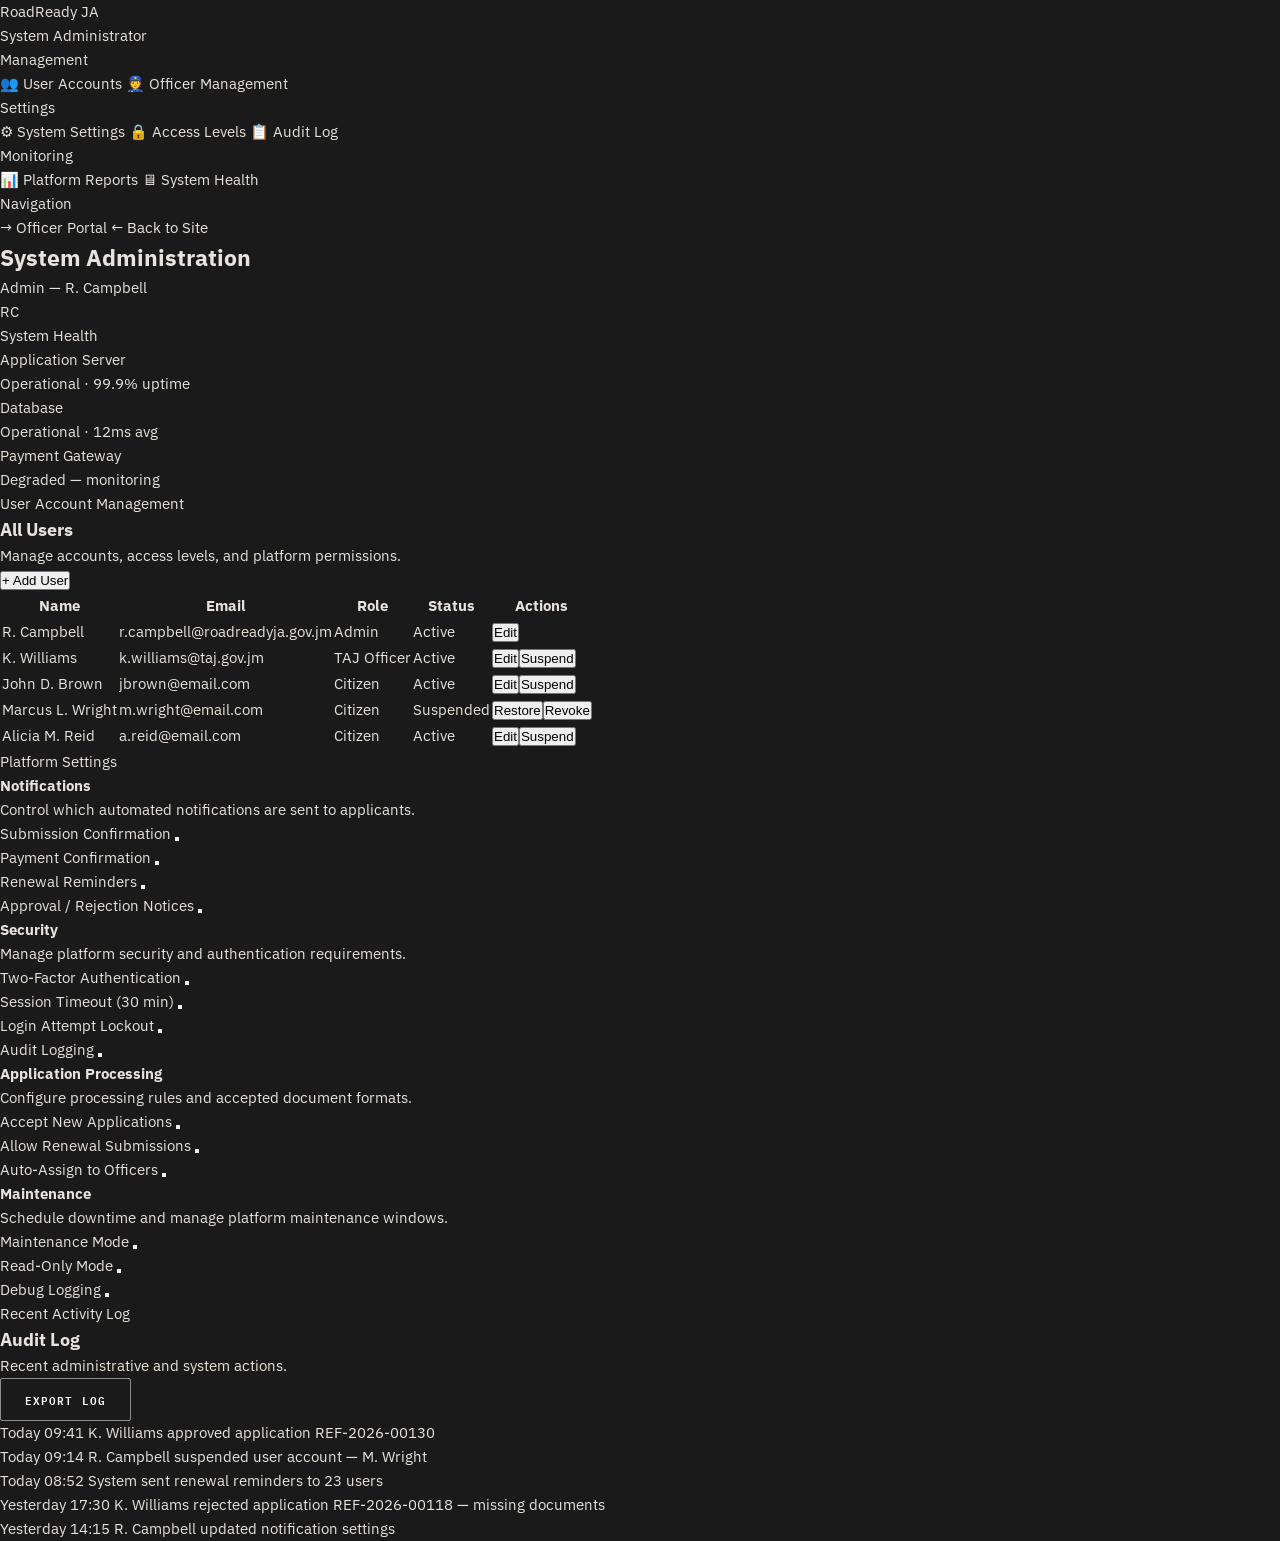
==== commit a19854ea: "Refactor: Synced styling across pages" ====
--- a/pages/admin.html
+++ b/pages/admin.html
@@ -5,10 +5,9 @@
   <meta name="viewport" content="width=device-width, initial-scale=1.0" />
   <title>Admin Settings — Road Ready JA</title>
 
-    <link rel="stylesheet" href="/public/css/style.css">
-    <link rel="stylesheet" href="/public/css/user.css">
-
-
+  <link rel="stylesheet" href="/public/css/style.css">
+  <link rel="stylesheet" href="/public/css/variables.css">
+  <link rel="stylesheet" href="/public/css/users.css" />
 </head>
 <body>
 
--- a/public/css/style.css
+++ b/public/css/style.css
@@ -1,45 +1,3 @@
-@import url("https://fonts.googleapis.com/css2?family=IBM+Plex+Mono:wght@400;500;600&family=IBM+Plex+Sans:wght@300;400;500;600;700&display=swap");
-
-/* ── Variables ───────────────────────────────────────────── */
-
-
-:root {
-  --bg: #1a1a1a;
-  --surface: #242424;
-  --surface-2: #2e2e2e;
-  --border: #3a3a3a;
-  --accent: #f3c511;
-  --accent-dim: #d9a800;
-  --green: #077333;
-  --green-dim: #055a28;
-  --text: #e8e3dc;
-  --text-muted: #8a857e;
-  --text-subtle: #5a5550;
-  --error: #e05555;
-  --success: #4caf87;
-
-  --font-ui: "IBM Plex Sans", sans-serif;
-  --font-mono: "IBM Plex Mono", monospace;
-  --tr: 0.22s cubic-bezier(0.4, 0, 0.2, 1);
-}
-
-/* Light mode*/
-[data-theme="light"] {
-  --bg: #f5f5f0;
-  --surface: #ffffff;
-  --surface-2: #f0f0eb;
-  --border: #d0d0c8;
-  --accent: #c9a000;
-  --accent-dim: #a88500;
-  --green: #077333;
-  --green-dim: #055a28;
-  --text: #1a1a1a;
-  --text-muted: #5a5a5a;
-  --text-subtle: #8a8a8a;
-  --error: #c94444;
-  --success: #3d9970;
-}
-
 /* ── Reset ───────────────────────────────────────────────── */
 *,
 *::before,
--- a/public/css/variables.css
+++ b/public/css/variables.css
@@ -0,0 +1,63 @@
+@import url("https://fonts.googleapis.com/css2?family=IBM+Plex+Mono:wght@400;500;600&family=IBM+Plex+Sans:wght@300;400;500;600;700&display=swap");
+
+/* ── Dark mode (default) ─────────────────────────────────── */
+:root {
+  /* Backgrounds */
+  --bg:        #1a1a1a;
+  --surface:   #242424;
+  --surface-2: #2e2e2e;
+  --border:    #3a3a3a;
+
+  /* Accent — yellow */
+  --accent:     #f0d316;
+  --accent-dim: #d4a800;
+
+  /* Status — green */
+  --green:     #077333;
+  --green-dim: #055a28;
+
+  /* Text */
+  --text:        #e8e3dc;
+  --text-muted:  #8a857e;
+  --text-subtle: #5a5550;
+
+  /* Semantic */
+  --error:   #e05555;
+  --success: #4caf87;
+
+  /* Typography */
+  --font-ui:   "IBM Plex Sans", sans-serif;
+  --font-mono: "IBM Plex Mono", monospace;
+
+  /* Motion */
+  --tr:         0.22s cubic-bezier(0.4, 0, 0.2, 1);
+  --transition: 0.22s cubic-bezier(0.4, 0, 0.2, 1); /* alias */
+
+  /* Layout tokens (used by specific pages) */
+  --topbar-h:  52px;
+  --sidebar-w: 220px;
+  --panel-w:   300px;
+  --slide-dur:  0.5s;
+  --slide-ease: cubic-bezier(0.77, 0, 0.18, 1);
+}
+
+/* ── Light mode ──────────────────────────────────────────── */
+[data-theme="light"] {
+  --bg:        #f5f5f0;
+  --surface:   #ffffff;
+  --surface-2: #f0f0eb;
+  --border:    #d0d0c8;
+
+  --accent:     #c9a000;
+  --accent-dim: #a88500;
+
+  --green:     #077333;
+  --green-dim: #055a28;
+
+  --text:        #1a1a1a;
+  --text-muted:  #5a5a5a;
+  --text-subtle: #8a8a8a;
+
+  --error:   #c94444;
+  --success: #3d9970;
+}
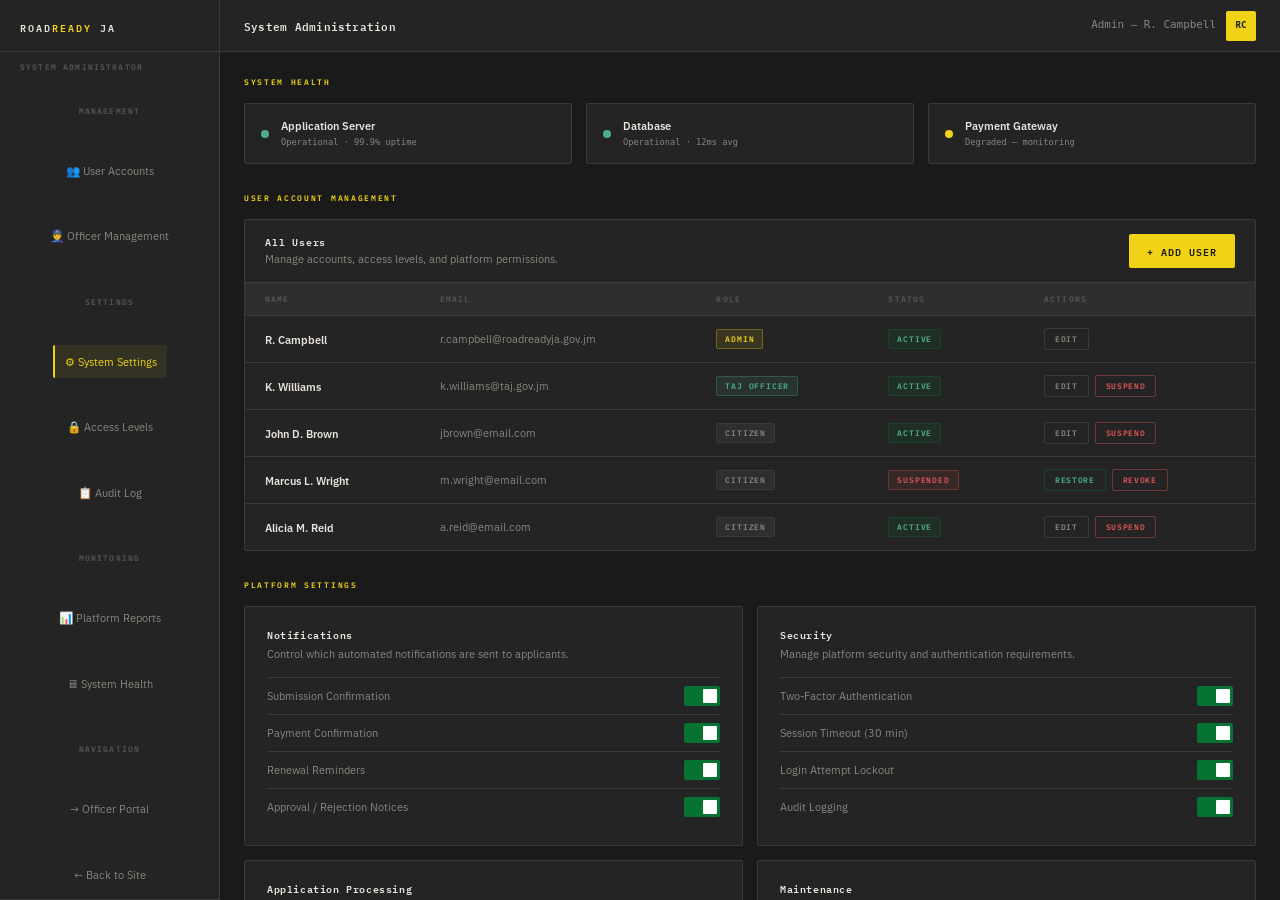
==== commit 56c08dc0: "Fix: Added ; to imports across css files" ====
--- a/pages/admin.html
+++ b/pages/admin.html
@@ -5,9 +5,9 @@
   <meta name="viewport" content="width=device-width, initial-scale=1.0" />
   <title>Admin Settings — Road Ready JA</title>
 
+  <link rel="stylesheet" href="/public/css/variables.css">
   <link rel="stylesheet" href="/public/css/style.css">
-  <link rel="stylesheet" href="/public/css/variables.css">
-  <link rel="stylesheet" href="/public/css/users.css" />
+  <link rel="stylesheet" href="/public/css/user.css" />
 </head>
 <body>
 
--- a/public/css/variables.css
+++ b/public/css/variables.css
@@ -1,3 +1,5 @@
+/*variables css*/
+
 @import url("https://fonts.googleapis.com/css2?family=IBM+Plex+Mono:wght@400;500;600&family=IBM+Plex+Sans:wght@300;400;500;600;700&display=swap");
 
 /* ── Dark mode (default) ─────────────────────────────────── */
--- a/public/css/style.css
+++ b/public/css/style.css
@@ -1,3 +1,6 @@
+/* style css*/
+@import url("variables.css");
+
 /* ── Reset ───────────────────────────────────────────────── */
 *,
 *::before,
--- a/public/css/user.css
+++ b/public/css/user.css
@@ -0,0 +1,1934 @@
+/*user css*/
+
+@import url("variables.css");
+
+/* ── Reset ───────────────────────────────────────────────── */
+*,
+*::before,
+*::after {
+  box-sizing: border-box;
+  margin: 0;
+  padding: 0;
+}
+
+html,
+body {
+  height: 100%;
+  background: var(--bg);
+  color: var(--text);
+  font-family: var(--font-ui);
+  font-size: 14px;
+  line-height: 1.5;
+}
+
+a {
+  text-decoration: none;
+  color: inherit;
+}
+
+/* ══════════════════════════════════════════════════════════
+   LAYOUT — sidebar + main shell (admin, officer-review)
+   ══════════════════════════════════════════════════════════ */
+.layout {
+  display: flex;
+  min-height: 100vh;
+}
+
+/* ── Sidebar ─────────────────────────────────────────────── */
+.sidebar {
+  width: var(--sidebar-w);
+  flex-shrink: 0;
+  background: var(--surface);
+  border-right: 1px solid var(--border);
+  display: flex;
+  flex-direction: column;
+  height: 100vh;
+  position: sticky;
+  top: 0;
+  overflow-y: auto;
+}
+
+.sidebar-logo {
+  padding: 20px 20px 16px;
+  font-family: var(--font-mono);
+  font-size: 0.72rem;
+  font-weight: 600;
+  letter-spacing: 0.2em;
+  text-transform: uppercase;
+  color: var(--text);
+  border-bottom: 1px solid var(--border);
+  flex-shrink: 0;
+}
+
+.sidebar-logo span {
+  color: var(--accent);
+}
+
+.sidebar-role {
+  padding: 10px 20px 12px;
+  font-family: var(--font-mono);
+  font-size: 0.55rem;
+  font-weight: 600;
+  letter-spacing: 0.15em;
+  text-transform: uppercase;
+  color: var(--text-subtle);
+}
+
+.sidebar-nav {
+  padding: 8px 10px;
+  flex: 1;
+  display: flex;
+  flex-direction: column;
+}
+
+.nav-section {
+  font-family: var(--font-mono);
+  font-size: 0.55rem;
+  font-weight: 600;
+  letter-spacing: 0.15em;
+  text-transform: uppercase;
+  color: var(--text-subtle);
+  padding: 12px 10px 4px;
+  display: block;
+}
+
+.sidebar-nav a {
+  display: flex;
+  align-items: center;
+  gap: 10px;
+  padding: 8px 10px;
+  border-radius: 2px;
+  font-size: 0.82rem;
+  color: var(--text-muted);
+  transition: background var(--tr), color var(--tr);
+}
+
+.sidebar-nav a:hover {
+  background: var(--surface-2);
+  color: var(--text);
+}
+
+.sidebar-nav a.active {
+  background: rgba(240, 211, 22, 0.08);
+  color: var(--accent);
+  border-left: 2px solid var(--accent);
+}
+
+/* Badge count on nav links (officer review queue) */
+.badge-count {
+  margin-left: auto;
+  background: var(--error);
+  color: #fff;
+  font-family: var(--font-mono);
+  font-size: 0.55rem;
+  font-weight: 700;
+  min-width: 18px;
+  height: 18px;
+  border-radius: 2px;
+  display: flex;
+  align-items: center;
+  justify-content: center;
+  padding: 0 4px;
+}
+
+/* ── Main area ───────────────────────────────────────────── */
+.main {
+  flex: 1;
+  min-width: 0;
+  display: flex;
+  flex-direction: column;
+  height: 100vh;
+  overflow: hidden;
+}
+
+/* ══════════════════════════════════════════════════════════
+   TOP BAR (sidebar-layout pages)
+   ══════════════════════════════════════════════════════════ */
+.topbar {
+  height: var(--topbar-h);
+  flex-shrink: 0;
+  background: var(--surface);
+  border-bottom: 1px solid var(--border);
+  display: flex;
+  align-items: center;
+  justify-content: space-between;
+  padding: 0 24px;
+}
+
+.topbar h2 {
+  font-family: var(--font-mono);
+  font-size: 0.82rem;
+  font-weight: 600;
+  color: var(--text);
+  letter-spacing: 0.02em;
+}
+
+/* Admin / officer info in topbar */
+.admin-info,
+.officer-info {
+  display: flex;
+  align-items: center;
+  gap: 10px;
+  font-size: 0.78rem;
+  color: var(--text-muted);
+  font-family: var(--font-mono);
+}
+
+.admin-avatar,
+.officer-avatar {
+  width: 30px;
+  height: 30px;
+  border-radius: 2px;
+  background: var(--accent);
+  color: #1a1a1a;
+  font-family: var(--font-mono);
+  font-size: 0.65rem;
+  font-weight: 700;
+  display: flex;
+  align-items: center;
+  justify-content: center;
+  flex-shrink: 0;
+}
+
+.officer-avatar {
+  background: var(--green);
+  color: #fff;
+}
+
+/* ══════════════════════════════════════════════════════════
+   CONTENT AREA (scrollable, inside .main)
+   ══════════════════════════════════════════════════════════ */
+.content {
+  flex: 1;
+  overflow-y: auto;
+  padding: 24px;
+}
+
+/* ══════════════════════════════════════════════════════════
+   TOP NAV (my-licence, tracking — no sidebar)
+   ══════════════════════════════════════════════════════════ */
+nav {
+  background: var(--surface);
+  border-bottom: 1px solid var(--border);
+  display: flex;
+  align-items: center;
+  justify-content: space-between;
+  padding: 0 2rem;
+  height: var(--topbar-h);
+  position: sticky;
+  top: 0;
+  z-index: 100;
+}
+
+nav .logo {
+  font-family: var(--font-mono);
+  font-weight: 600;
+  font-size: 0.72rem;
+  letter-spacing: 0.2em;
+  text-transform: uppercase;
+  color: var(--text);
+}
+
+nav .logo span {
+  color: var(--accent);
+}
+
+nav .nav-links {
+  display: flex;
+  gap: 4px;
+  list-style: none;
+}
+
+nav .nav-links a {
+  font-family: var(--font-mono);
+  font-size: 0.65rem;
+  font-weight: 600;
+  letter-spacing: 0.1em;
+  text-transform: uppercase;
+  color: var(--text-muted);
+  padding: 6px 12px;
+  border-radius: 2px;
+  transition: color var(--tr), background var(--tr);
+}
+
+nav .nav-links a:hover {
+  color: var(--text);
+  background: var(--surface-2);
+}
+
+nav .nav-links a.active {
+  color: var(--accent);
+}
+
+/* Verification page — law enforcement role tag */
+.role-tag {
+  background: var(--accent);
+  color: #1a1a1a;
+  font-family: var(--font-mono);
+  font-size: 0.58rem;
+  font-weight: 600;
+  letter-spacing: 0.12em;
+  padding: 4px 10px;
+  border-radius: 2px;
+  text-transform: uppercase;
+}
+
+/* ══════════════════════════════════════════════════════════
+   PAGE WRAPPER (my-licence, tracking, verification)
+   ══════════════════════════════════════════════════════════ */
+.page {
+  max-width: 900px;
+  margin: 0 auto;
+  padding: 3rem 1.5rem 5rem;
+}
+
+/* ── Page header ─────────────────────────────────────────── */
+.page-header {
+  display: flex;
+  align-items: flex-end;
+  justify-content: space-between;
+  margin-bottom: 2.5rem;
+  flex-wrap: wrap;
+  gap: 1rem;
+}
+
+.page-header h1 {
+  font-family: var(--font-mono);
+  font-size: 1.6rem;
+  font-weight: 600;
+  color: var(--text);
+  letter-spacing: -0.01em;
+}
+
+.page-header p {
+  color: var(--text-muted);
+  font-size: 0.82rem;
+  margin-top: 0.3rem;
+}
+
+h1 {
+  font-family: var(--font-mono);
+  font-size: 1.6rem;
+  font-weight: 600;
+  color: var(--text);
+  letter-spacing: -0.01em;
+  margin-bottom: 0.3rem;
+}
+
+.sub {
+  color: var(--text-muted);
+  font-size: 0.82rem;
+  margin-bottom: 2.5rem;
+}
+
+/* ══════════════════════════════════════════════════════════
+   SECTION HEADINGS
+   ══════════════════════════════════════════════════════════ */
+.section-title {
+  font-family: var(--font-mono);
+  font-size: 0.6rem;
+  font-weight: 600;
+  letter-spacing: 0.2em;
+  text-transform: uppercase;
+  color: var(--accent);
+  margin: 2rem 0 1rem;
+}
+
+.section-title:first-child {
+  margin-top: 0;
+}
+
+/* ══════════════════════════════════════════════════════════
+   CARDS — generic surface card
+   ══════════════════════════════════════════════════════════ */
+.card {
+  background: var(--surface);
+  border: 1px solid var(--border);
+  border-radius: 2px;
+  overflow: hidden;
+  margin-bottom: 1.5rem;
+}
+
+.card-head {
+  padding: 14px 20px;
+  border-bottom: 1px solid var(--border);
+  display: flex;
+  align-items: center;
+  justify-content: space-between;
+  flex-wrap: wrap;
+  gap: 0.5rem;
+}
+
+.card-head h3 {
+  font-family: var(--font-mono);
+  font-size: 0.72rem;
+  font-weight: 600;
+  letter-spacing: 0.08em;
+  color: var(--text);
+}
+
+.card-head p {
+  font-size: 0.78rem;
+  color: var(--text-muted);
+  margin-top: 2px;
+}
+
+/* ══════════════════════════════════════════════════════════
+   TABLES
+   ══════════════════════════════════════════════════════════ */
+table {
+  width: 100%;
+  border-collapse: collapse;
+}
+
+thead th {
+  text-align: left;
+  padding: 10px 20px;
+  font-family: var(--font-mono);
+  font-size: 0.58rem;
+  font-weight: 600;
+  letter-spacing: 0.14em;
+  text-transform: uppercase;
+  color: var(--text-subtle);
+  background: var(--surface-2);
+  border-bottom: 1px solid var(--border);
+}
+
+tbody tr {
+  border-bottom: 1px solid var(--border);
+  transition: background var(--tr);
+  cursor: default;
+}
+
+tbody tr:last-child {
+  border-bottom: none;
+}
+
+tbody tr:hover {
+  background: var(--surface-2);
+}
+
+tbody td {
+  padding: 12px 20px;
+  font-size: 0.82rem;
+  color: var(--text);
+}
+
+.td-name {
+  font-weight: 600;
+  color: var(--text);
+}
+
+.td-email {
+  color: var(--text-muted);
+  font-size: 0.78rem;
+}
+
+.td-ref {
+  font-family: var(--font-mono);
+  font-size: 0.72rem;
+  color: var(--text-muted);
+}
+
+.table-wrap {
+  background: var(--surface);
+  border: 1px solid var(--border);
+  border-radius: 2px;
+  overflow: hidden;
+}
+
+/* ══════════════════════════════════════════════════════════
+   STATUS CHIPS
+   ══════════════════════════════════════════════════════════ */
+.chip,
+.status-chip {
+  display: inline-block;
+  font-family: var(--font-mono);
+  font-size: 0.58rem;
+  font-weight: 600;
+  letter-spacing: 0.1em;
+  padding: 3px 8px;
+  border-radius: 2px;
+  text-transform: uppercase;
+}
+
+/* Application / review status */
+.chip.pending,
+.status-chip.pending     { background: var(--surface-2); color: var(--text-muted); border: 1px solid var(--border); }
+
+.chip.in-review,
+.status-chip.in-review   { background: rgba(240, 211, 22, 0.1); color: var(--accent); border: 1px solid rgba(240, 211, 22, 0.3); }
+
+.chip.approved,
+.status-chip.approved    { background: rgba(7, 115, 51, 0.15); color: var(--success); border: 1px solid rgba(7, 115, 51, 0.3); }
+
+.chip.rejected,
+.status-chip.rejected    { background: rgba(224, 85, 85, 0.1); color: var(--error); border: 1px solid rgba(224, 85, 85, 0.3); }
+
+/* User role chips */
+.chip.active    { background: rgba(7, 115, 51, 0.15); color: var(--success); border: 1px solid rgba(7, 115, 51, 0.3); }
+.chip.suspended { background: rgba(224, 85, 85, 0.1); color: var(--error); border: 1px solid rgba(224, 85, 85, 0.3); }
+.chip.admin     { background: rgba(240, 211, 22, 0.1); color: var(--accent); border: 1px solid rgba(240, 211, 22, 0.3); }
+.chip.officer   { background: rgba(76, 175, 135, 0.1); color: #4caf87; border: 1px solid rgba(76, 175, 135, 0.3); }
+.chip.citizen   { background: var(--surface-2); color: var(--text-muted); border: 1px solid var(--border); }
+
+/* Active licence badge (my-licence page) */
+.badge {
+  display: inline-flex;
+  align-items: center;
+  gap: 6px;
+  background: rgba(7, 115, 51, 0.15);
+  color: var(--success);
+  font-family: var(--font-mono);
+  font-size: 0.58rem;
+  font-weight: 600;
+  padding: 4px 10px;
+  border-radius: 2px;
+  letter-spacing: 0.1em;
+  text-transform: uppercase;
+  border: 1px solid rgba(7, 115, 51, 0.3);
+}
+
+.badge::before {
+  content: '';
+  width: 6px;
+  height: 6px;
+  border-radius: 50%;
+  background: var(--success);
+  animation: pulse 2s infinite;
+}
+
+@keyframes pulse {
+  0%, 100% { opacity: 1; }
+  50%       { opacity: 0.3; }
+}
+
+/* ══════════════════════════════════════════════════════════
+   BUTTONS
+   ══════════════════════════════════════════════════════════ */
+.btn {
+  display: inline-flex;
+  align-items: center;
+  gap: 6px;
+  padding: 8px 18px;
+  border-radius: 2px;
+  font-family: var(--font-mono);
+  font-size: 0.68rem;
+  font-weight: 600;
+  letter-spacing: 0.1em;
+  text-transform: uppercase;
+  cursor: pointer;
+  border: none;
+  text-decoration: none;
+  transition: background var(--tr), color var(--tr), border-color var(--tr), transform 0.1s;
+}
+
+.btn:active {
+  transform: translateY(1px);
+}
+
+.btn-primary {
+  background: var(--accent);
+  color: #1a1a1a;
+}
+
+.btn-primary:hover {
+  background: var(--accent-dim);
+}
+
+.btn-primary:disabled {
+  opacity: 0.45;
+  cursor: not-allowed;
+}
+
+.btn-outline {
+  background: transparent;
+  color: var(--text-muted);
+  border: 1px solid var(--border);
+}
+
+.btn-outline:hover {
+  border-color: var(--accent);
+  color: var(--text);
+}
+
+.btn-yellow {
+  background: var(--accent);
+  color: #1a1a1a;
+}
+
+.btn-yellow:hover {
+  background: var(--accent-dim);
+}
+
+/* Small action buttons in table rows */
+.btn-row {
+  display: flex;
+  gap: 6px;
+}
+
+.btn-sm {
+  padding: 4px 10px;
+  border-radius: 2px;
+  font-family: var(--font-mono);
+  font-size: 0.6rem;
+  font-weight: 600;
+  letter-spacing: 0.08em;
+  text-transform: uppercase;
+  cursor: pointer;
+  border: 1px solid var(--border);
+  transition: background var(--tr), color var(--tr), border-color var(--tr);
+  background: transparent;
+  color: var(--text-muted);
+}
+
+.btn-sm:hover {
+  background: var(--surface-2);
+  color: var(--text);
+}
+
+.btn-approve {
+  color: var(--success);
+  border-color: rgba(7, 115, 51, 0.4);
+}
+
+.btn-approve:hover {
+  background: rgba(7, 115, 51, 0.15);
+  border-color: var(--success);
+  color: var(--success);
+}
+
+.btn-reject {
+  color: var(--error);
+  border-color: rgba(224, 85, 85, 0.4);
+}
+
+.btn-reject:hover {
+  background: rgba(224, 85, 85, 0.1);
+  border-color: var(--error);
+  color: var(--error);
+}
+
+.btn-view {
+  color: var(--text-muted);
+}
+
+.btn-view:hover {
+  background: var(--surface-2);
+  color: var(--text);
+}
+
+.btn-danger {
+  color: var(--error);
+  border-color: rgba(224, 85, 85, 0.4);
+}
+
+.btn-danger:hover {
+  background: rgba(224, 85, 85, 0.1);
+  border-color: var(--error);
+  color: var(--error);
+}
+
+.btn-neutral {
+  color: var(--text-muted);
+}
+
+.btn-green {
+  color: var(--success);
+  border-color: rgba(7, 115, 51, 0.4);
+}
+
+.btn-green:hover {
+  background: rgba(7, 115, 51, 0.15);
+  border-color: var(--success);
+}
+
+/* ══════════════════════════════════════════════════════════
+   STAT CARDS ROW
+   ══════════════════════════════════════════════════════════ */
+.stats-row {
+  display: grid;
+  grid-template-columns: repeat(4, 1fr);
+  gap: 14px;
+  margin-bottom: 24px;
+}
+
+.stat-card {
+  background: var(--surface);
+  border: 1px solid var(--border);
+  border-radius: 2px;
+  padding: 16px 18px;
+  display: flex;
+  flex-direction: column;
+  gap: 6px;
+}
+
+/* Officer review uses .sc-num / .sc-label */
+.stat-card .sc-num {
+  font-family: var(--font-mono);
+  font-size: 1.6rem;
+  font-weight: 600;
+  line-height: 1;
+  color: var(--text);
+}
+
+.stat-card .sc-num.green  { color: var(--success); }
+.stat-card .sc-num.yellow { color: var(--accent); }
+.stat-card .sc-num.red    { color: var(--error); }
+
+.stat-card .sc-label {
+  font-family: var(--font-mono);
+  font-size: 0.58rem;
+  font-weight: 600;
+  letter-spacing: 0.12em;
+  text-transform: uppercase;
+  color: var(--text-subtle);
+}
+
+/* ══════════════════════════════════════════════════════════
+   FILTER BAR (officer-review)
+   ══════════════════════════════════════════════════════════ */
+.filter-bar {
+  display: flex;
+  gap: 6px;
+  margin-bottom: 16px;
+  flex-wrap: wrap;
+  align-items: center;
+}
+
+.filter-btn {
+  padding: 5px 14px;
+  border-radius: 2px;
+  border: 1px solid var(--border);
+  background: transparent;
+  font-family: var(--font-mono);
+  font-size: 0.62rem;
+  font-weight: 600;
+  letter-spacing: 0.08em;
+  text-transform: uppercase;
+  color: var(--text-muted);
+  cursor: pointer;
+  transition: background var(--tr), color var(--tr), border-color var(--tr);
+}
+
+.filter-btn:hover {
+  border-color: var(--accent);
+  color: var(--text);
+}
+
+.filter-btn.active {
+  background: var(--accent);
+  color: #1a1a1a;
+  border-color: var(--accent);
+}
+
+.filter-bar input {
+  margin-left: auto;
+  padding: 5px 14px;
+  border-radius: 2px;
+  border: 1px solid var(--border);
+  background: var(--surface);
+  font-family: var(--font-ui);
+  font-size: 0.82rem;
+  color: var(--text);
+  outline: none;
+  transition: border-color var(--tr);
+}
+
+.filter-bar input::placeholder {
+  color: var(--text-subtle);
+}
+
+.filter-bar input:focus {
+  border-color: var(--accent);
+}
+
+/* ══════════════════════════════════════════════════════════
+   SYSTEM STATUS (admin page)
+   ══════════════════════════════════════════════════════════ */
+.status-grid {
+  display: grid;
+  grid-template-columns: repeat(3, 1fr);
+  gap: 14px;
+  margin-bottom: 0;
+}
+
+.status-item {
+  background: var(--surface);
+  border: 1px solid var(--border);
+  border-radius: 2px;
+  padding: 14px 16px;
+  display: flex;
+  align-items: center;
+  gap: 12px;
+}
+
+.status-dot {
+  width: 8px;
+  height: 8px;
+  border-radius: 50%;
+  flex-shrink: 0;
+}
+
+.status-dot.ok   { background: var(--success); }
+.status-dot.warn { background: var(--accent); }
+.status-dot.err  { background: var(--error); }
+
+.status-item .si-label {
+  font-size: 0.8rem;
+  font-weight: 600;
+  color: var(--text);
+}
+
+.status-item .si-val {
+  font-family: var(--font-mono);
+  font-size: 0.62rem;
+  color: var(--text-muted);
+  margin-top: 2px;
+}
+
+/* ══════════════════════════════════════════════════════════
+   SETTINGS GRID (admin page)
+   ══════════════════════════════════════════════════════════ */
+.settings-grid {
+  display: grid;
+  grid-template-columns: 1fr 1fr;
+  gap: 14px;
+}
+
+.setting-card {
+  background: var(--surface);
+  border: 1px solid var(--border);
+  border-radius: 2px;
+  padding: 20px 22px;
+}
+
+.setting-card h4 {
+  font-family: var(--font-mono);
+  font-size: 0.72rem;
+  font-weight: 600;
+  letter-spacing: 0.06em;
+  color: var(--text);
+  margin-bottom: 4px;
+}
+
+.setting-card p {
+  font-size: 0.78rem;
+  color: var(--text-muted);
+  margin-bottom: 14px;
+  line-height: 1.6;
+}
+
+.toggle-row {
+  display: flex;
+  align-items: center;
+  justify-content: space-between;
+  padding: 8px 0;
+  border-top: 1px solid var(--border);
+}
+
+.toggle-label {
+  font-size: 0.8rem;
+  color: var(--text-muted);
+}
+
+/* Toggle switch */
+.toggle {
+  width: 36px;
+  height: 20px;
+  border-radius: 2px;
+  background: var(--border);
+  position: relative;
+  cursor: pointer;
+  transition: background var(--tr);
+  border: none;
+  flex-shrink: 0;
+}
+
+.toggle.on {
+  background: var(--green);
+}
+
+.toggle::after {
+  content: '';
+  position: absolute;
+  width: 14px;
+  height: 14px;
+  border-radius: 1px;
+  background: var(--text);
+  top: 3px;
+  left: 3px;
+  transition: transform var(--tr);
+}
+
+.toggle.on::after {
+  transform: translateX(16px);
+  background: #fff;
+}
+
+/* ══════════════════════════════════════════════════════════
+   ACTIVITY / AUDIT LOG (admin page)
+   ══════════════════════════════════════════════════════════ */
+.log-item {
+  display: flex;
+  gap: 16px;
+  padding: 12px 20px;
+  border-bottom: 1px solid var(--border);
+  font-size: 0.8rem;
+  align-items: flex-start;
+}
+
+.log-item:last-child {
+  border-bottom: none;
+}
+
+.log-time {
+  font-family: var(--font-mono);
+  color: var(--text-subtle);
+  font-size: 0.65rem;
+  flex-shrink: 0;
+  width: 110px;
+  padding-top: 1px;
+}
+
+.log-msg {
+  flex: 1;
+  color: var(--text-muted);
+}
+
+.log-actor {
+  font-weight: 600;
+  color: var(--text);
+}
+
+/* ══════════════════════════════════════════════════════════
+   E-LICENCE CARD (my-licence page)
+   ══════════════════════════════════════════════════════════ */
+.card-wrap {
+  display: flex;
+  justify-content: center;
+  margin-bottom: 2.5rem;
+}
+
+.elicence-card {
+  width: 420px;
+  background: var(--surface);
+  border: 1px solid var(--border);
+  border-radius: 2px;
+  overflow: hidden;
+  box-shadow: 0 24px 64px rgba(0, 0, 0, 0.5);
+  animation: cardIn 0.5s cubic-bezier(0.22, 1, 0.36, 1) forwards;
+}
+
+@keyframes cardIn {
+  from { opacity: 0; transform: translateY(16px) scale(0.97); }
+  to   { opacity: 1; transform: translateY(0) scale(1); }
+}
+
+.card-header {
+  background: var(--green);
+  padding: 14px 20px;
+  display: flex;
+  align-items: center;
+  justify-content: space-between;
+}
+
+.card-header .country {
+  font-family: var(--font-mono);
+  font-size: 0.6rem;
+  font-weight: 600;
+  letter-spacing: 0.2em;
+  color: rgba(255, 255, 255, 0.6);
+  text-transform: uppercase;
+}
+
+.card-header .title {
+  font-family: var(--font-mono);
+  font-size: 0.88rem;
+  font-weight: 600;
+  color: #fff;
+  margin-top: 2px;
+}
+
+/* SIM chip graphic */
+.card-header .chip {
+  width: 34px;
+  height: 26px;
+  background: linear-gradient(135deg, var(--accent-dim), var(--accent));
+  border-radius: 2px;
+  position: relative;
+  overflow: hidden;
+  border: none;
+  padding: 0;
+  letter-spacing: 0;
+  font-size: 0;
+  display: block;
+}
+
+.card-header .chip::after {
+  content: '';
+  position: absolute;
+  inset: 0;
+  background:
+    repeating-linear-gradient(0deg, transparent, transparent 4px, rgba(0,0,0,0.1) 4px, rgba(0,0,0,0.1) 5px),
+    repeating-linear-gradient(90deg, transparent, transparent 8px, rgba(0,0,0,0.1) 8px, rgba(0,0,0,0.1) 9px);
+}
+
+.card-body {
+  padding: 18px 20px;
+  display: flex;
+  gap: 16px;
+  background: var(--surface);
+}
+
+.card-photo {
+  width: 80px;
+  height: 100px;
+  border-radius: 2px;
+  background: var(--bg);
+  border: 1px solid var(--border);
+  display: flex;
+  align-items: center;
+  justify-content: center;
+  flex-shrink: 0;
+  font-size: 2rem;
+  color: var(--text-subtle);
+}
+
+.card-details {
+  flex: 1;
+}
+
+.card-name {
+  font-family: var(--font-mono);
+  font-size: 0.9rem;
+  font-weight: 600;
+  color: var(--text);
+  margin-bottom: 10px;
+  letter-spacing: 0.02em;
+}
+
+.card-field {
+  margin-bottom: 6px;
+}
+
+.card-field .label {
+  font-family: var(--font-mono);
+  font-size: 0.55rem;
+  letter-spacing: 0.14em;
+  color: var(--text-subtle);
+  text-transform: uppercase;
+  display: block;
+}
+
+.card-field .value {
+  font-size: 0.8rem;
+  color: var(--text-muted);
+  font-family: var(--font-mono);
+}
+
+.card-field .value.highlight {
+  color: var(--accent);
+}
+
+.card-footer {
+  border-top: 1px solid var(--border);
+  padding: 12px 20px;
+  display: flex;
+  align-items: center;
+  justify-content: space-between;
+  background: var(--surface);
+}
+
+.card-footer .classes .label {
+  font-family: var(--font-mono);
+  font-size: 0.55rem;
+  letter-spacing: 0.14em;
+  color: var(--text-subtle);
+  text-transform: uppercase;
+}
+
+.card-footer .classes .value {
+  display: flex;
+  gap: 6px;
+  margin-top: 4px;
+}
+
+.class-badge {
+  background: var(--green);
+  color: #fff;
+  font-family: var(--font-mono);
+  font-size: 0.65rem;
+  font-weight: 600;
+  padding: 3px 8px;
+  border-radius: 2px;
+}
+
+/* QR placeholder */
+.qr-box {
+  width: 52px;
+  height: 52px;
+  background: #fff;
+  border-radius: 2px;
+  display: flex;
+  align-items: center;
+  justify-content: center;
+  padding: 4px;
+}
+
+.qr-pattern {
+  width: 44px;
+  height: 44px;
+  background-image:
+    repeating-linear-gradient(0deg, #000 0px, #000 3px, transparent 3px, transparent 6px),
+    repeating-linear-gradient(90deg, #000 0px, #000 3px, transparent 3px, transparent 6px);
+  background-size: 6px 6px;
+  border-radius: 1px;
+}
+
+/* Verified strip at bottom of card */
+.valid-strip {
+  background: var(--accent);
+  text-align: center;
+  padding: 6px;
+  font-family: var(--font-mono);
+  font-size: 0.6rem;
+  font-weight: 600;
+  letter-spacing: 0.12em;
+  color: #1a1a1a;
+  text-transform: uppercase;
+}
+
+/* ══════════════════════════════════════════════════════════
+   ACTIONS ROW (my-licence page)
+   ══════════════════════════════════════════════════════════ */
+.actions {
+  display: flex;
+  gap: 10px;
+  justify-content: center;
+  flex-wrap: wrap;
+  margin-bottom: 2.5rem;
+}
+
+/* ══════════════════════════════════════════════════════════
+   INFO GRID CARDS (my-licence page)
+   ══════════════════════════════════════════════════════════ */
+.info-grid {
+  display: grid;
+  grid-template-columns: repeat(auto-fit, minmax(200px, 1fr));
+  gap: 14px;
+}
+
+.info-card {
+  background: var(--surface);
+  border: 1px solid var(--border);
+  border-radius: 2px;
+  padding: 16px 20px;
+}
+
+.info-card .ic-label {
+  font-family: var(--font-mono);
+  font-size: 0.58rem;
+  font-weight: 600;
+  letter-spacing: 0.14em;
+  color: var(--text-subtle);
+  text-transform: uppercase;
+  margin-bottom: 4px;
+}
+
+.info-card .ic-value {
+  font-family: var(--font-mono);
+  font-size: 0.9rem;
+  font-weight: 600;
+  color: var(--text);
+}
+
+.info-card .ic-value.green  { color: var(--success); }
+.info-card .ic-value.yellow { color: var(--accent); }
+
+.info-card .ic-sub {
+  font-size: 0.72rem;
+  color: var(--text-muted);
+  margin-top: 3px;
+}
+
+/* ══════════════════════════════════════════════════════════
+   NOTICE BANNER (my-licence page)
+   ══════════════════════════════════════════════════════════ */
+.notice {
+  background: rgba(240, 211, 22, 0.06);
+  border: 1px solid rgba(240, 211, 22, 0.25);
+  border-radius: 2px;
+  padding: 14px 18px;
+  font-size: 0.8rem;
+  color: var(--text-muted);
+  margin-top: 1.5rem;
+  display: flex;
+  gap: 10px;
+  align-items: flex-start;
+  line-height: 1.6;
+}
+
+.notice-icon {
+  font-size: 0.9rem;
+  flex-shrink: 0;
+}
+
+/* ══════════════════════════════════════════════════════════
+   TRACKING — application card + timeline
+   ══════════════════════════════════════════════════════════ */
+
+/* Action banner (alert at top of tracking page) */
+.action-banner {
+  background: var(--surface);
+  border: 1px solid var(--accent);
+  border-radius: 2px;
+  padding: 16px 20px;
+  display: flex;
+  align-items: center;
+  justify-content: space-between;
+  gap: 1rem;
+  flex-wrap: wrap;
+  margin-bottom: 1.5rem;
+}
+
+.action-banner .ab-text .ab-title {
+  font-family: var(--font-mono);
+  font-size: 0.72rem;
+  font-weight: 600;
+  letter-spacing: 0.08em;
+  text-transform: uppercase;
+  color: var(--accent);
+  margin-bottom: 4px;
+}
+
+.action-banner .ab-text p {
+  font-size: 0.8rem;
+  color: var(--text-muted);
+}
+
+/* Application card */
+.app-card {
+  background: var(--surface);
+  border: 1px solid var(--border);
+  border-radius: 2px;
+  overflow: hidden;
+  margin-bottom: 1.5rem;
+  animation: fadeUp 0.4s ease forwards;
+}
+
+@keyframes fadeUp {
+  from { opacity: 0; transform: translateY(10px); }
+  to   { opacity: 1; transform: translateY(0); }
+}
+
+.app-card-header {
+  padding: 16px 20px;
+  display: flex;
+  align-items: center;
+  justify-content: space-between;
+  border-bottom: 1px solid var(--border);
+  flex-wrap: wrap;
+  gap: 8px;
+}
+
+.app-ref {
+  font-family: var(--font-mono);
+  font-size: 0.82rem;
+  font-weight: 600;
+  color: var(--text);
+}
+
+.app-type {
+  font-size: 0.75rem;
+  color: var(--text-muted);
+  margin-top: 2px;
+}
+
+/* Timeline */
+.timeline {
+  padding: 20px 20px 20px 24px;
+}
+
+.tl-step {
+  display: flex;
+  gap: 14px;
+  position: relative;
+  padding-bottom: 20px;
+}
+
+.tl-step:last-child {
+  padding-bottom: 0;
+}
+
+/* Connector line */
+.tl-step:not(:last-child)::before {
+  content: '';
+  position: absolute;
+  left: 11px;
+  top: 24px;
+  bottom: 0;
+  width: 2px;
+  background: var(--border);
+}
+
+.tl-step.done:not(:last-child)::before    { background: var(--green); }
+.tl-step.current:not(:last-child)::before { background: linear-gradient(to bottom, var(--green) 40%, var(--border) 100%); }
+
+/* Step dot */
+.tl-dot {
+  width: 24px;
+  height: 24px;
+  border-radius: 50%;
+  border: 2px solid var(--border);
+  background: var(--bg);
+  flex-shrink: 0;
+  display: flex;
+  align-items: center;
+  justify-content: center;
+  font-family: var(--font-mono);
+  font-size: 0.6rem;
+  font-weight: 600;
+  color: var(--text-subtle);
+  position: relative;
+  z-index: 1;
+}
+
+.tl-step.done .tl-dot {
+  border-color: var(--green);
+  background: var(--green);
+  color: #fff;
+}
+
+.tl-step.current .tl-dot {
+  border-color: var(--accent);
+  background: var(--accent);
+  color: #1a1a1a;
+  box-shadow: 0 0 0 4px rgba(240, 211, 22, 0.15);
+}
+
+.tl-content {
+  padding-top: 2px;
+}
+
+.tl-title {
+  font-size: 0.82rem;
+  font-weight: 600;
+  color: var(--text);
+  margin-bottom: 2px;
+}
+
+.tl-step.pending-step .tl-title { color: var(--text-subtle); }
+
+.tl-desc {
+  font-size: 0.75rem;
+  color: var(--text-muted);
+  line-height: 1.5;
+}
+
+.tl-date {
+  font-family: var(--font-mono);
+  font-size: 0.62rem;
+  color: var(--text-subtle);
+  margin-top: 3px;
+}
+
+/* Summary grid at bottom of tracking card */
+.summary-grid {
+  display: grid;
+  grid-template-columns: repeat(auto-fit, minmax(150px, 1fr));
+  gap: 1px;
+  background: var(--border);
+  border-top: 1px solid var(--border);
+}
+
+.summary-cell {
+  background: var(--surface-2);
+  padding: 12px 16px;
+}
+
+.summary-cell .sc-label {
+  font-family: var(--font-mono);
+  font-size: 0.58rem;
+  font-weight: 600;
+  letter-spacing: 0.12em;
+  text-transform: uppercase;
+  color: var(--text-subtle);
+  margin-bottom: 3px;
+}
+
+.summary-cell .sc-value {
+  font-family: var(--font-mono);
+  font-size: 0.82rem;
+  font-weight: 600;
+  color: var(--text);
+}
+
+/* Empty state */
+.empty-state {
+  text-align: center;
+  padding: 4rem 2rem;
+  color: var(--text-muted);
+}
+
+.empty-state .es-icon {
+  font-size: 2.5rem;
+  margin-bottom: 1rem;
+}
+
+.empty-state h3 {
+  font-family: var(--font-mono);
+  font-size: 0.9rem;
+  font-weight: 600;
+  color: var(--text);
+  margin-bottom: 6px;
+}
+
+.empty-state p {
+  font-size: 0.82rem;
+  color: var(--text-muted);
+}
+
+.empty-state .btn {
+  margin: 1.5rem auto 0;
+  display: inline-flex;
+}
+
+/* ══════════════════════════════════════════════════════════
+   VERIFICATION PAGE
+   ══════════════════════════════════════════════════════════ */
+.authority-badge {
+  display: inline-flex;
+  align-items: center;
+  gap: 8px;
+  background: var(--surface);
+  border: 1px solid var(--border);
+  padding: 6px 14px;
+  border-radius: 2px;
+  font-family: var(--font-mono);
+  font-size: 0.6rem;
+  font-weight: 600;
+  letter-spacing: 0.12em;
+  text-transform: uppercase;
+  color: var(--text-subtle);
+  margin-bottom: 1.5rem;
+}
+
+.authority-badge::before {
+  content: '🛡';
+  font-size: 0.85rem;
+}
+
+.search-card {
+  background: var(--surface);
+  border: 1px solid var(--border);
+  border-radius: 2px;
+  padding: 24px;
+  margin-bottom: 1.5rem;
+}
+
+.search-card label {
+  display: block;
+  font-family: var(--font-mono);
+  font-size: 0.6rem;
+  font-weight: 600;
+  letter-spacing: 0.14em;
+  text-transform: uppercase;
+  color: var(--text-subtle);
+  margin-bottom: 8px;
+}
+
+.input-row {
+  display: flex;
+  gap: 10px;
+  align-items: center;
+}
+
+.lic-input {
+  flex: 1;
+  background: var(--bg);
+  border: 1px solid var(--border);
+  border-radius: 2px;
+  padding: 10px 14px;
+  font-family: var(--font-mono);
+  font-size: 1rem;
+  letter-spacing: 0.15em;
+  color: var(--text);
+  text-transform: uppercase;
+  outline: none;
+  transition: border-color var(--tr);
+}
+
+.lic-input::placeholder {
+  color: var(--text-subtle);
+  letter-spacing: 0.1em;
+}
+
+.lic-input:focus {
+  border-color: var(--accent);
+}
+
+.btn-verify {
+  background: var(--green);
+  color: #fff;
+  border: none;
+  padding: 10px 20px;
+  border-radius: 2px;
+  font-family: var(--font-mono);
+  font-size: 0.68rem;
+  font-weight: 600;
+  letter-spacing: 0.1em;
+  text-transform: uppercase;
+  cursor: pointer;
+  white-space: nowrap;
+  transition: background var(--tr);
+}
+
+.btn-verify:hover  { background: var(--green-dim); }
+.btn-verify:active { transform: scale(0.98); }
+
+.divider {
+  display: flex;
+  align-items: center;
+  gap: 1rem;
+  margin: 16px 0;
+  color: var(--text-subtle);
+  font-family: var(--font-mono);
+  font-size: 0.62rem;
+  letter-spacing: 0.1em;
+}
+
+.divider::before,
+.divider::after {
+  content: '';
+  flex: 1;
+  height: 1px;
+  background: var(--border);
+}
+
+.scan-btn {
+  width: 100%;
+  background: var(--bg);
+  border: 1px dashed var(--border);
+  border-radius: 2px;
+  padding: 14px;
+  color: var(--text-subtle);
+  font-family: var(--font-mono);
+  font-size: 0.68rem;
+  font-weight: 600;
+  letter-spacing: 0.1em;
+  text-transform: uppercase;
+  cursor: pointer;
+  transition: border-color var(--tr), color var(--tr);
+  display: flex;
+  align-items: center;
+  justify-content: center;
+  gap: 8px;
+}
+
+.scan-btn:hover {
+  border-color: var(--accent);
+  color: var(--accent);
+}
+
+/* Result card */
+.result-card {
+  border: 1px solid var(--border);
+  border-radius: 2px;
+  overflow: hidden;
+  animation: resultIn 0.35s cubic-bezier(0.22, 1, 0.36, 1) forwards;
+  display: none;
+}
+
+.result-card.show {
+  display: block;
+}
+
+@keyframes resultIn {
+  from { opacity: 0; transform: scale(0.97) translateY(8px); }
+  to   { opacity: 1; transform: scale(1) translateY(0); }
+}
+
+.result-header {
+  padding: 20px 24px;
+  display: flex;
+  align-items: center;
+  gap: 14px;
+}
+
+.result-header.active    { background: var(--green); }
+.result-header.expired   { background: #5a1a1a; border-bottom: 1px solid var(--error); }
+.result-header.suspended { background: #3a2800; border-bottom: 1px solid var(--accent); }
+.result-header.invalid   { background: var(--surface-2); }
+
+.result-icon {
+  font-size: 1.8rem;
+}
+
+.result-status-text .status-label {
+  font-family: var(--font-mono);
+  font-size: 0.58rem;
+  font-weight: 600;
+  letter-spacing: 0.16em;
+  text-transform: uppercase;
+  opacity: 0.65;
+  color: #fff;
+}
+
+.result-status-text .status-value {
+  font-family: var(--font-mono);
+  font-size: 1.4rem;
+  font-weight: 600;
+  color: #fff;
+  letter-spacing: 0.04em;
+}
+
+.result-body {
+  background: var(--surface);
+  border-top: none;
+  padding: 0;
+}
+
+.result-field {
+  display: flex;
+  justify-content: space-between;
+  padding: 11px 24px;
+  border-bottom: 1px solid var(--border);
+}
+
+.result-field:last-child {
+  border-bottom: none;
+}
+
+.rf-label {
+  font-family: var(--font-mono);
+  font-size: 0.65rem;
+  color: var(--text-subtle);
+  letter-spacing: 0.06em;
+}
+
+.rf-value {
+  font-family: var(--font-mono);
+  font-size: 0.78rem;
+  font-weight: 600;
+  color: var(--text);
+  text-align: right;
+}
+
+.rf-value.green  { color: var(--success); }
+.rf-value.yellow { color: var(--accent); }
+.rf-value.red    { color: var(--error); }
+
+.result-footer {
+  background: var(--surface-2);
+  border-top: 1px solid var(--border);
+  padding: 10px 24px;
+  font-family: var(--font-mono);
+  font-size: 0.6rem;
+  color: var(--text-subtle);
+  display: flex;
+  align-items: center;
+  justify-content: space-between;
+  flex-wrap: wrap;
+  gap: 6px;
+  letter-spacing: 0.04em;
+}
+
+.result-footer .timestamp {
+  font-family: var(--font-mono);
+}
+
+.auth-notice {
+  background: var(--surface);
+  border: 1px solid var(--border);
+  border-radius: 2px;
+  padding: 14px 18px;
+  margin-top: 1.5rem;
+  font-size: 0.78rem;
+  color: var(--text-muted);
+  line-height: 1.6;
+}
+
+/* ══════════════════════════════════════════════════════════
+   REVIEW MODAL (officer-review page)
+   ══════════════════════════════════════════════════════════ */
+.modal-overlay {
+  position: fixed;
+  inset: 0;
+  background: rgba(0, 0, 0, 0.65);
+  display: none;
+  align-items: center;
+  justify-content: center;
+  z-index: 200;
+  padding: 1rem;
+}
+
+.modal-overlay.show {
+  display: flex;
+}
+
+.modal {
+  background: var(--surface);
+  border: 1px solid var(--border);
+  border-radius: 2px;
+  width: 100%;
+  max-width: 560px;
+  overflow: hidden;
+  animation: modalIn 0.25s cubic-bezier(0.22, 1, 0.36, 1) forwards;
+}
+
+@keyframes modalIn {
+  from { opacity: 0; transform: scale(0.96) translateY(8px); }
+  to   { opacity: 1; transform: scale(1) translateY(0); }
+}
+
+.modal-header {
+  padding: 16px 20px;
+  border-bottom: 1px solid var(--border);
+  display: flex;
+  align-items: center;
+  justify-content: space-between;
+}
+
+.modal-header h3 {
+  font-family: var(--font-mono);
+  font-size: 0.82rem;
+  font-weight: 600;
+  color: var(--text);
+}
+
+.modal-close {
+  background: none;
+  border: none;
+  color: var(--text-subtle);
+  cursor: pointer;
+  font-size: 1rem;
+  transition: color var(--tr);
+  line-height: 1;
+}
+
+.modal-close:hover {
+  color: var(--error);
+}
+
+.modal-body {
+  padding: 20px;
+}
+
+.modal-body p {
+  font-size: 0.75rem;
+  color: var(--text-muted);
+  margin-bottom: 14px;
+}
+
+.doc-row {
+  display: flex;
+  align-items: center;
+  justify-content: space-between;
+  padding: 10px 0;
+  border-bottom: 1px solid var(--border);
+}
+
+.doc-row:last-of-type {
+  border-bottom: none;
+}
+
+.doc-name {
+  font-size: 0.8rem;
+  color: var(--text);
+}
+
+.doc-status {
+  font-family: var(--font-mono);
+  font-size: 0.65rem;
+  font-weight: 600;
+  letter-spacing: 0.06em;
+}
+
+.doc-status.ok   { color: var(--success); }
+.doc-status.warn { color: var(--accent); }
+
+.notes-area {
+  width: 100%;
+  margin-top: 14px;
+  padding: 10px 12px;
+  background: var(--bg);
+  border: 1px solid var(--border);
+  border-radius: 2px;
+  font-family: var(--font-ui);
+  font-size: 0.82rem;
+  color: var(--text);
+  resize: vertical;
+  outline: none;
+  transition: border-color var(--tr);
+}
+
+.notes-area::placeholder {
+  color: var(--text-subtle);
+}
+
+.notes-area:focus {
+  border-color: var(--accent);
+}
+
+.modal-actions {
+  padding: 14px 20px;
+  border-top: 1px solid var(--border);
+  display: flex;
+  gap: 8px;
+  justify-content: flex-end;
+}
+
+.btn-modal {
+  padding: 8px 18px;
+  border-radius: 2px;
+  font-family: var(--font-mono);
+  font-size: 0.65rem;
+  font-weight: 600;
+  letter-spacing: 0.1em;
+  text-transform: uppercase;
+  cursor: pointer;
+  border: 1px solid var(--border);
+  transition: background var(--tr), color var(--tr), border-color var(--tr), transform 0.1s;
+  background: transparent;
+  color: var(--text-muted);
+}
+
+.btn-modal:active {
+  transform: translateY(1px);
+}
+
+.btn-modal.approve {
+  background: var(--green);
+  color: #fff;
+  border-color: var(--green);
+}
+
+.btn-modal.approve:hover {
+  background: var(--green-dim);
+  border-color: var(--green-dim);
+}
+
+.btn-modal.reject {
+  background: var(--error);
+  color: #fff;
+  border-color: var(--error);
+}
+
+.btn-modal.reject:hover {
+  background: #c04040;
+  border-color: #c04040;
+}
+
+.btn-modal.cancel:hover {
+  border-color: var(--text-muted);
+  color: var(--text);
+}
+
+/* ══════════════════════════════════════════════════════════
+   SCROLLBAR
+   ══════════════════════════════════════════════════════════ */
+::-webkit-scrollbar       { width: 4px; }
+::-webkit-scrollbar-track { background: transparent; }
+::-webkit-scrollbar-thumb { background: var(--border); border-radius: 2px; }
+::-webkit-scrollbar-thumb:hover { background: var(--text-subtle); }
+
+/* ══════════════════════════════════════════════════════════
+   RESPONSIVE — Tablet (≤ 900px)
+   ══════════════════════════════════════════════════════════ */
+@media (max-width: 900px) {
+  .sidebar {
+    display: none; /* hide sidebar on small screens; add a toggle if needed */
+  }
+
+  .stats-row {
+    grid-template-columns: repeat(2, 1fr);
+    gap: 10px;
+  }
+
+  .settings-grid {
+    grid-template-columns: 1fr;
+  }
+
+  .status-grid {
+    grid-template-columns: 1fr;
+  }
+
+  .content {
+    padding: 16px;
+  }
+
+  .elicence-card {
+    width: 100%;
+    max-width: 420px;
+  }
+
+  nav {
+    padding: 0 1.25rem;
+  }
+
+  nav .nav-links {
+    display: none;
+  }
+}
+
+/* ══════════════════════════════════════════════════════════
+   RESPONSIVE — Mobile (≤ 480px)
+   ══════════════════════════════════════════════════════════ */
+@media (max-width: 480px) {
+  .page {
+    padding: 1.5rem 1rem 4rem;
+  }
+
+  h1 {
+    font-size: 1.2rem;
+  }
+
+  .stats-row {
+    grid-template-columns: 1fr;
+  }
+
+  .filter-bar {
+    gap: 4px;
+  }
+
+  .filter-bar input {
+    margin-left: 0;
+    width: 100%;
+  }
+
+  .input-row {
+    flex-direction: column;
+  }
+
+  .btn-verify {
+    width: 100%;
+    justify-content: center;
+  }
+
+  .actions {
+    flex-direction: column;
+    align-items: stretch;
+  }
+
+  .actions .btn {
+    justify-content: center;
+  }
+
+  .modal-actions {
+    flex-direction: column-reverse;
+  }
+
+  .btn-modal {
+    width: 100%;
+    justify-content: center;
+  }
+
+  .summary-grid {
+    grid-template-columns: 1fr 1fr;
+  }
+
+  .info-grid {
+    grid-template-columns: 1fr;
+  }
+}
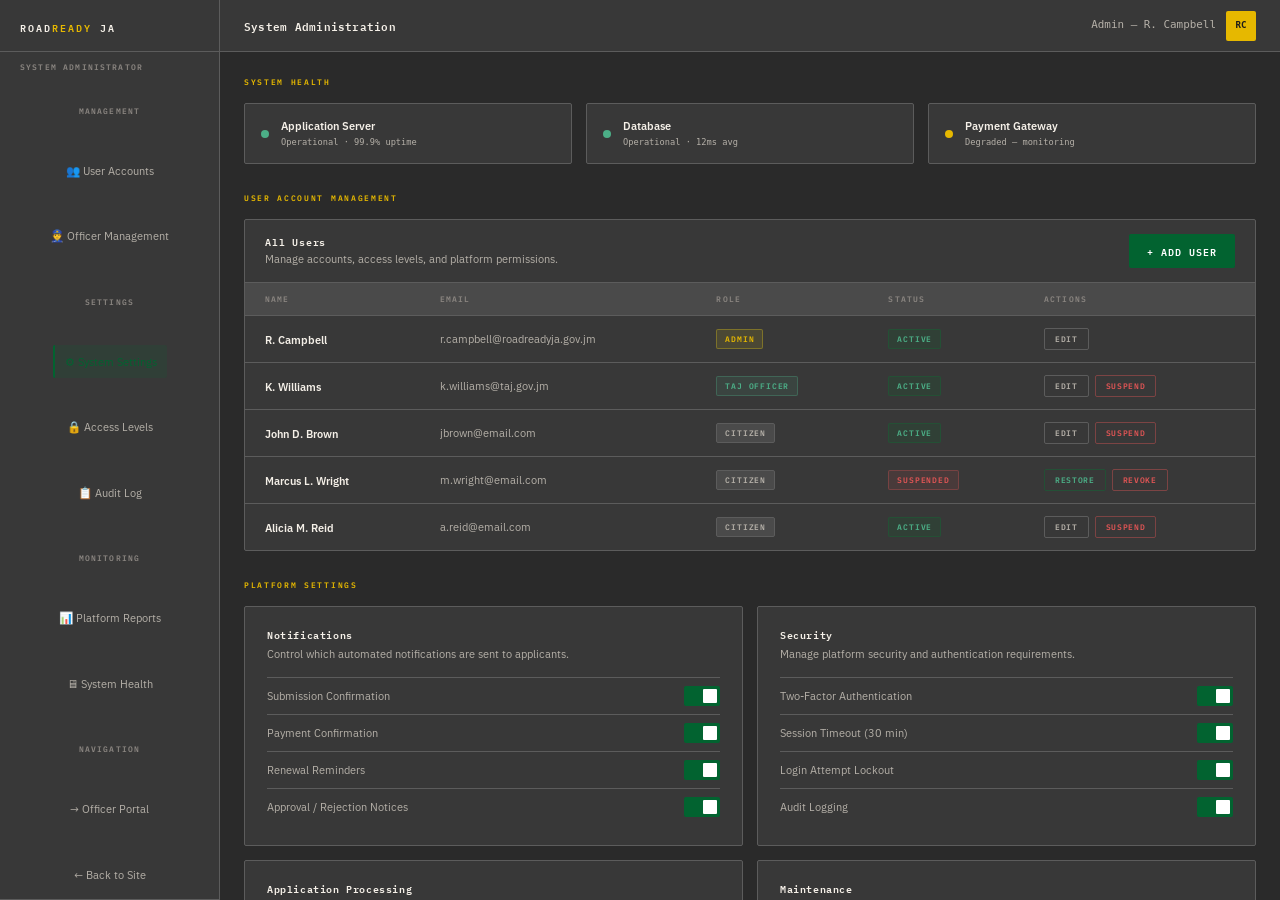
==== commit e3742647: "Init: Added componets system to handle commonly used elements. Added favicon to all pages" ====
--- a/pages/admin.html
+++ b/pages/admin.html
@@ -4,7 +4,7 @@
   <meta charset="UTF-8" />
   <meta name="viewport" content="width=device-width, initial-scale=1.0" />
   <title>Admin Settings — Road Ready JA</title>
-
+  <link rel="icon" type="image/png" href="/assets/favicon-32x32.png">
   <link rel="stylesheet" href="/public/css/variables.css">
   <link rel="stylesheet" href="/public/css/style.css">
   <link rel="stylesheet" href="/public/css/user.css" />
@@ -244,5 +244,6 @@
   </div>
 </div>
 
+  <script src="/public/js/theme.js"></script>
 </body>
 </html>
--- a/public/css/variables.css
+++ b/public/css/variables.css
@@ -1,40 +1,38 @@
-/*variables css*/
-
 @import url("https://fonts.googleapis.com/css2?family=IBM+Plex+Mono:wght@400;500;600&family=IBM+Plex+Sans:wght@300;400;500;600;700&display=swap");
 
 /* ── Dark mode (default) ─────────────────────────────────── */
 :root {
-  /* Backgrounds */
-  --bg:        #1a1a1a;
-  --surface:   #242424;
-  --surface-2: #2e2e2e;
-  --border:    #3a3a3a;
-
-  /* Accent — yellow */
-  --accent:     #f0d316;
-  --accent-dim: #d4a800;
-
-  /* Status — green */
-  --green:     #077333;
-  --green-dim: #055a28;
-
+  /* Backgrounds - Slightly darker for eye comfort */
+  --bg:        #2a2a2a;
+  --surface:   #383838;
+  --surface-2: #4a4a4a;
+  --border:    #5c5c5c;
+  
+  /* Accent — Yellow (Slightly muted for dark mode) */
+  --accent:     #e6b800; 
+  --accent-dim: #c49b00;
+  
+  /* Status — Green (The user requested #026330) */
+  --green:      #026330;
+  --green-dim:  #014421;
+  
   /* Text */
-  --text:        #e8e3dc;
-  --text-muted:  #8a857e;
-  --text-subtle: #5a5550;
-
+    --text:        #f5f0e8;
+  --text-muted:  #b5b0a8;
+  --text-subtle: #8a8580;
+  
   /* Semantic */
   --error:   #e05555;
   --success: #4caf87;
-
+  
   /* Typography */
   --font-ui:   "IBM Plex Sans", sans-serif;
   --font-mono: "IBM Plex Mono", monospace;
-
+  
   /* Motion */
   --tr:         0.22s cubic-bezier(0.4, 0, 0.2, 1);
   --transition: 0.22s cubic-bezier(0.4, 0, 0.2, 1); /* alias */
-
+  
   /* Layout tokens (used by specific pages) */
   --topbar-h:  52px;
   --sidebar-w: 220px;
@@ -43,23 +41,46 @@
   --slide-ease: cubic-bezier(0.77, 0, 0.18, 1);
 }
 
-/* ── Light mode ──────────────────────────────────────────── */
+/* ── Light mode ─────────────────────────────────────────── */
 [data-theme="light"] {
   --bg:        #f5f5f0;
   --surface:   #ffffff;
   --surface-2: #f0f0eb;
   --border:    #d0d0c8;
-
-  --accent:     #c9a000;
-  --accent-dim: #a88500;
-
-  --green:     #077333;
-  --green-dim: #055a28;
-
+  
+  /* Yellow stays brighter in light mode */
+  --green:     #f7c901; 
+  --green-dim: #d4a800;
+  
+ --accent:      #026330;
+  --accent-dim:  #014421;
+  
   --text:        #1a1a1a;
   --text-muted:  #5a5a5a;
   --text-subtle: #8a8a8a;
-
+  
   --error:   #c94444;
   --success: #3d9970;
 }
+
+/* ── Light mode ─────────────────────────────────────────── */
+[data-theme="light"] {
+  --bg:        #eae8e0;
+  --surface:   #f5f4f0;
+  --surface-2: #e5e3db;
+  --border:    #c5c3bb;
+  
+  /* Yellow stays brighter in light mode */
+  --green:     #e6b800; 
+  --green-dim: #c49a00;
+  
+  --accent:      #025a2b;
+  --accent-dim:  #013d1d;
+  
+  --text:        #2a2825;
+  --text-muted:  #6a6865;
+  --text-subtle: #969490;
+  
+  --error:   #b53d3d;
+  --success: #368a66;
+}
--- a/public/css/style.css
+++ b/public/css/style.css
@@ -1,4 +1,3 @@
-/* style css*/
 @import url("variables.css");
 
 /* ── Reset ───────────────────────────────────────────────── */
@@ -28,8 +27,8 @@
 }
 
 /* ══════════════════════════════════════════════════════════
-   NAVBAR
-   ══════════════════════════════════════════════════════════ */
+NAVBAR
+══════════════════════════════════════════════════════════ */
 .navbar {
   display: flex;
   align-items: center;
@@ -88,8 +87,8 @@
 
 .login {
   padding: 8px 20px;
-  background: var(--accent);
-  color: #1a1a1a;
+  background: var(--green); /* CHANGED: Yellow -> Green */
+  color: #fff; /* CHANGED: Black text -> White */
   border: none;
   border-radius: 2px;
   font-family: var(--font-mono);
@@ -104,7 +103,7 @@
 }
 
 .login:hover {
-  background: var(--accent-dim);
+  background: var(--green-dim);
 }
 
 .login:active {
@@ -131,14 +130,14 @@
 }
 
 /* ══════════════════════════════════════════════════════════
-   HERO
-   ══════════════════════════════════════════════════════════ */
+HERO
+══════════════════════════════════════════════════════════ */
 .welcome {
   min-height: 560px;
   display: flex;
   align-items: center;
   padding: 80px 60px;
-  background: url("../images/back1.webp") center / cover no-repeat;
+  background: url("../images/back1.jpg") center / cover no-repeat;
   position: relative;
 }
 
@@ -148,9 +147,9 @@
   position: absolute;
   inset: 0;
   background: linear-gradient(100deg,
-      rgba(2, 2, 2, 0.85) 0%,
-      rgba(2, 2, 2, 0.55) 60%,
-      rgba(2, 2, 2, 0.2) 100%);
+    rgba(2, 2, 2, 0.85) 0%,
+    rgba(2, 2, 2, 0.55) 60%,
+    rgba(2, 2, 2, 0.2) 100%);
 }
 
 .welcome-content {
@@ -165,7 +164,7 @@
   font-weight: 600;
   letter-spacing: 0.2em;
   text-transform: uppercase;
-  color: var(--accent);
+  color: var(--green);
   margin-bottom: 12px;
   display: block;
 }
@@ -180,7 +179,7 @@
 }
 
 .welcome-content h1 span {
-  color: var(--accent);
+  color: var(--green);
 }
 
 .hero-sub {
@@ -216,14 +215,14 @@
 }
 
 .btn-outline:hover {
-  background: var(--accent);
-  border-color: var(--accent);
+  background: var(--green);
+  border-color: var(--green);
   color: #1a1a1a;
 }
 
 /* ══════════════════════════════════════════════════════════
-   SHARED SECTION HELPERS
-   ══════════════════════════════════════════════════════════ */
+SHARED SECTION HELPERS
+══════════════════════════════════════════════════════════ */
 .section-head {
   text-align: center;
   margin-bottom: 52px;
@@ -236,7 +235,7 @@
   font-weight: 600;
   letter-spacing: 0.2em;
   text-transform: uppercase;
-  color: var(--accent);
+  color: var(--green);
   margin-bottom: 8px;
 }
 
@@ -258,8 +257,8 @@
 }
 
 /* ══════════════════════════════════════════════════════════
-   SERVICES
-   ══════════════════════════════════════════════════════════ */
+SERVICES
+══════════════════════════════════════════════════════════ */
 .services {
   padding: 88px 60px;
   background: var(--bg);
@@ -285,7 +284,7 @@
 }
 
 .service-card:hover {
-  border-color: var(--accent);
+  border-color: var(--green);
   transform: translateY(-3px);
 }
 
@@ -317,7 +316,7 @@
   font-size: 0.65rem;
   font-weight: 600;
   letter-spacing: 0.08em;
-  color: var(--accent);
+  color: var(--green);
   text-transform: uppercase;
   transition: letter-spacing var(--tr);
   align-self: flex-start;
@@ -328,8 +327,8 @@
 }
 
 /* ══════════════════════════════════════════════════════════
-   HOW IT WORKS
-   ══════════════════════════════════════════════════════════ */
+HOW IT WORKS
+══════════════════════════════════════════════════════════ */
 .how-it-works {
   padding: 88px 60px;
   background: var(--surface);
@@ -387,8 +386,8 @@
 }
 
 /* ══════════════════════════════════════════════════════════
-   ABOUT — image left, text right (layout image 2 reference)
-   ══════════════════════════════════════════════════════════ */
+ABOUT
+══════════════════════════════════════════════════════════ */
 .about {
   display: grid;
   grid-template-columns: 1fr 1fr;
@@ -436,7 +435,7 @@
 }
 
 .about__mission {
-  border-left: 2px solid var(--accent);
+  border-left: 2px solid var(--green);
   padding-left: 16px;
   font-family: var(--font-mono);
   font-size: 0.78rem;
@@ -447,8 +446,8 @@
 }
 
 /* ══════════════════════════════════════════════════════════
-   VISION / MISSION SPLIT
-   ══════════════════════════════════════════════════════════ */
+VISION / MISSION SPLIT
+══════════════════════════════════════════════════════════ */
 .vm-split {
   display: grid;
   grid-template-columns: 1fr 1fr;
@@ -466,7 +465,7 @@
 }
 
 .vm-card--accent {
-  background: var(--accent);
+  background: var(--green);
 }
 
 .vm-card__label {
@@ -478,11 +477,7 @@
 }
 
 .vm-card--dark .vm-card__label {
-  color: var(--accent);
-}
-
-.vm-card--accent .vm-card__label {
-  color: rgba(0, 0, 0, 0.5);
+  color: var(--green);
 }
 
 .vm-card p {
@@ -496,12 +491,12 @@
 }
 
 .vm-card--accent p {
-  color: rgba(0, 0, 0, 0.75);
+  color: rgba(255, 255, 255, 0.85); /* CHANGED: White */
 }
 
 /* ══════════════════════════════════════════════════════════
-   CONTACT
-   ══════════════════════════════════════════════════════════ */
+CONTACT
+══════════════════════════════════════════════════════════ */
 .contact {
   padding: 88px 60px;
   background: var(--bg);
@@ -515,7 +510,6 @@
   margin: 0 auto;
 }
 
-/* Form */
 .contact-form {
   display: flex;
   flex-direction: column;
@@ -636,8 +630,8 @@
 }
 
 /* ══════════════════════════════════════════════════════════
-   FOOTER
-   ══════════════════════════════════════════════════════════ */
+FOOTER
+══════════════════════════════════════════════════════════ */
 .footer {
   background: var(--surface);
   border-top: 1px solid var(--border);
@@ -700,55 +694,44 @@
 }
 
 /* ══════════════════════════════════════════════════════════
-   RESPONSIVE
-   ══════════════════════════════════════════════════════════ */
+RESPONSIVE
+══════════════════════════════════════════════════════════ */
 @media (max-width: 900px) {
   .service-cards {
     grid-template-columns: 1fr;
   }
-
   .about {
     grid-template-columns: 1fr;
   }
-
   .about__image {
     min-height: 260px;
   }
-
   .vm-split {
     grid-template-columns: 1fr;
   }
-
   .contact-layout {
     grid-template-columns: 1fr;
   }
-
   .cf-row {
     grid-template-columns: 1fr;
   }
-
   .steps {
     flex-direction: column;
     align-items: center;
   }
-
   .step-arrow {
     transform: rotate(90deg);
     padding: 0;
   }
-
   .navbar {
     padding: 0 24px;
   }
-
   .nav-center {
     display: none;
   }
-
   .welcome {
     padding: 60px 28px;
   }
-
   .services,
   .how-it-works,
   .about__text-col,
@@ -756,11 +739,9 @@
   .contact {
     padding: 56px 28px;
   }
-
   .footer {
     padding: 32px 28px;
   }
-
   .footer__inner {
     flex-direction: column;
     align-items: flex-start;
@@ -768,8 +749,8 @@
 }
 
 /* ══════════════════════════════════════════════════════════
-   MAP SECTION
-   ══════════════════════════════════════════════════════════ */
+MAP SECTION
+══════════════════════════════════════════════════════════ */
 .map-section {
   background: var(--surface);
   border-top: 1px solid var(--border);
@@ -808,7 +789,6 @@
   gap: 6px;
 }
 
-/* Status pill */
 .map-status {
   display: flex;
   align-items: center;
@@ -843,12 +823,10 @@
 }
 
 @keyframes pulse {
-
   0%,
   100% {
     opacity: 1;
   }
-
   50% {
     opacity: 0.3;
   }
@@ -862,7 +840,6 @@
   min-height: 0.8em;
 }
 
-/* Map container */
 .map-wrap {
   position: relative;
   height: 380px;
@@ -873,7 +850,6 @@
   height: 100%;
 }
 
-/* Override Leaflet popup to match dark theme */
 .leaflet-popup-content-wrapper {
   background: var(--surface) !important;
   border: 1px solid var(--border) !important;
@@ -890,7 +866,6 @@
   color: var(--text-muted) !important;
 }
 
-/* Leaflet zoom control dark override */
 .leaflet-control-zoom a {
   background: var(--surface) !important;
   color: var(--text) !important;
@@ -902,7 +877,6 @@
   color: var(--accent) !important;
 }
 
-/* Re-centre button */
 .map-locate-btn {
   position: absolute;
   top: 14px;
@@ -938,52 +912,41 @@
   .map-section__header {
     padding: 28px 24px 16px;
   }
-
   .map-section__status {
     align-items: flex-start;
   }
-
   .map-wrap {
     height: 280px;
   }
 }
 
 /* ══════════════════════════════════════════════════════════
-   RESPONSIVE — Mobile (≤ 480px)
-   ══════════════════════════════════════════════════════════ */
+RESPONSIVE — Mobile (≤ 480px)
+══════════════════════════════════════════════════════════ */
 @media (max-width: 480px) {
-
-  /* ── Navbar ── */
   .navbar {
     padding: 0 16px;
     height: 52px;
   }
-
   .nav-left {
     font-size: 0.65rem;
     letter-spacing: 0.12em;
   }
-
-  /* ── Hero ── */
   .welcome {
     padding: 48px 20px 52px;
     min-height: 420px;
   }
-
   .welcome-content h1 {
     font-size: 2.2rem;
   }
-
   .hero-sub {
     font-size: 0.88rem;
     margin-bottom: 24px;
   }
-
   .welcome-buttons {
     flex-direction: column;
     gap: 10px;
   }
-
   .welcome-buttons .login,
   .welcome-buttons .btn-outline {
     width: 100%;
@@ -991,85 +954,61 @@
     display: block;
     padding: 13px 20px;
   }
-
-  /* ── Section spacing ── */
   .services,
   .how-it-works,
   .contact {
     padding: 44px 20px;
   }
-
   .about__text-col {
     padding: 36px 20px;
   }
-
   .vm-card {
     padding: 36px 20px;
   }
-
   .section-head {
     margin-bottom: 36px;
   }
-
   .section-head h2 {
     font-size: 1.25rem;
   }
-
-  /* ── Service cards single-column (already set at 900px, ensuring padding) ── */
   .service-card {
     padding: 24px 20px;
   }
-
-  /* ── Steps: already column at 900px, tighten spacing ── */
   .steps {
     gap: 16px;
   }
-
-  /* ── Contact form submit full width ── */
   .cf-submit {
     width: 100%;
     text-align: center;
   }
-
-  /* Touch-friendly inputs */
   .cf-input {
     font-size: 16px;
-    /* prevents iOS zoom */
     padding: 0.75rem 0.85rem;
   }
-
-  /* ── Contact info panel ── */
   .ci-value {
     font-size: 0.78rem;
   }
-
-  /* ── Map header ── */
   .map-section__header {
     flex-direction: column;
     align-items: flex-start;
     gap: 12px;
     padding: 20px 20px 12px;
   }
-
   .map-section__status {
     align-items: flex-start;
   }
-
   .map-wrap {
     height: 240px;
   }
-
-  /* ── Footer ── */
   .footer {
     padding: 28px 20px;
   }
-
   .footer__links {
     gap: 16px;
   }
 }
 
-/* ── Location permission prompt ───────────────────────────── */
+/* ── Location permission prompt ──────────────────────────── */
 #loc-overlay {
   position: fixed;
   inset: 0;
@@ -1085,7 +1024,6 @@
   from {
     opacity: 0;
   }
-
   to {
     opacity: 1;
   }
@@ -1109,7 +1047,6 @@
     transform: translateY(16px);
     opacity: 0;
   }
-
   to {
     transform: translateY(0);
     opacity: 1;
--- a/public/css/user.css
+++ b/public/css/user.css
@@ -1,5 +1,3 @@
-/*user css*/
-
 @import url("variables.css");
 
 /* ── Reset ───────────────────────────────────────────────── */
@@ -27,8 +25,8 @@
 }
 
 /* ══════════════════════════════════════════════════════════
-   LAYOUT — sidebar + main shell (admin, officer-review)
-   ══════════════════════════════════════════════════════════ */
+LAYOUT
+══════════════════════════════════════════════════════════ */
 .layout {
   display: flex;
   min-height: 100vh;
@@ -109,12 +107,12 @@
 }
 
 .sidebar-nav a.active {
-  background: rgba(240, 211, 22, 0.08);
-  color: var(--accent);
-  border-left: 2px solid var(--accent);
-}
-
-/* Badge count on nav links (officer review queue) */
+  background: rgba(2, 99, 48, 0.15); /* CHANGED: Yellow -> Green */
+  color: var(--green); /* CHANGED: Yellow -> Green */
+  border-left: 2px solid var(--green); /* CHANGED: Yellow -> Green */
+}
+
+/* Badge count on nav links */
 .badge-count {
   margin-left: auto;
   background: var(--error);
@@ -142,8 +140,8 @@
 }
 
 /* ══════════════════════════════════════════════════════════
-   TOP BAR (sidebar-layout pages)
-   ══════════════════════════════════════════════════════════ */
+TOP BAR
+══════════════════════════════════════════════════════════ */
 .topbar {
   height: var(--topbar-h);
   flex-shrink: 0;
@@ -163,7 +161,6 @@
   letter-spacing: 0.02em;
 }
 
-/* Admin / officer info in topbar */
 .admin-info,
 .officer-info {
   display: flex;
@@ -196,8 +193,8 @@
 }
 
 /* ══════════════════════════════════════════════════════════
-   CONTENT AREA (scrollable, inside .main)
-   ══════════════════════════════════════════════════════════ */
+CONTENT AREA
+══════════════════════════════════════════════════════════ */
 .content {
   flex: 1;
   overflow-y: auto;
@@ -205,8 +202,8 @@
 }
 
 /* ══════════════════════════════════════════════════════════
-   TOP NAV (my-licence, tracking — no sidebar)
-   ══════════════════════════════════════════════════════════ */
+TOP NAV
+══════════════════════════════════════════════════════════ */
 nav {
   background: var(--surface);
   border-bottom: 1px solid var(--border);
@@ -273,9 +270,9 @@
   text-transform: uppercase;
 }
 
-/* ══════════════════════════════════════════════════════════
-   PAGE WRAPPER (my-licence, tracking, verification)
-   ══════════════════════════════════════════════════════════ */
+/* ═════════════════════════════════════════════════════════
+PAGE WRAPPER
+══════════════════════════════════════════════════════════ */
 .page {
   max-width: 900px;
   margin: 0 auto;
@@ -322,8 +319,8 @@
 }
 
 /* ══════════════════════════════════════════════════════════
-   SECTION HEADINGS
-   ══════════════════════════════════════════════════════════ */
+SECTION HEADINGS
+══════════════════════════════════════════════════════════ */
 .section-title {
   font-family: var(--font-mono);
   font-size: 0.6rem;
@@ -339,8 +336,8 @@
 }
 
 /* ══════════════════════════════════════════════════════════
-   CARDS — generic surface card
-   ══════════════════════════════════════════════════════════ */
+CARDS
+══════════════════════════════════════════════════════════ */
 .card {
   background: var(--surface);
   border: 1px solid var(--border);
@@ -374,8 +371,8 @@
 }
 
 /* ══════════════════════════════════════════════════════════
-   TABLES
-   ══════════════════════════════════════════════════════════ */
+TABLES
+══════════════════════════════════════════════════════════ */
 table {
   width: 100%;
   border-collapse: collapse;
@@ -438,8 +435,8 @@
 }
 
 /* ══════════════════════════════════════════════════════════
-   STATUS CHIPS
-   ══════════════════════════════════════════════════════════ */
+STATUS CHIPS
+══════════════════════════════════════════════════════════ */
 .chip,
 .status-chip {
   display: inline-block;
@@ -455,13 +452,10 @@
 /* Application / review status */
 .chip.pending,
 .status-chip.pending     { background: var(--surface-2); color: var(--text-muted); border: 1px solid var(--border); }
-
 .chip.in-review,
 .status-chip.in-review   { background: rgba(240, 211, 22, 0.1); color: var(--accent); border: 1px solid rgba(240, 211, 22, 0.3); }
-
 .chip.approved,
 .status-chip.approved    { background: rgba(7, 115, 51, 0.15); color: var(--success); border: 1px solid rgba(7, 115, 51, 0.3); }
-
 .chip.rejected,
 .status-chip.rejected    { background: rgba(224, 85, 85, 0.1); color: var(--error); border: 1px solid rgba(224, 85, 85, 0.3); }
 
@@ -472,7 +466,7 @@
 .chip.officer   { background: rgba(76, 175, 135, 0.1); color: #4caf87; border: 1px solid rgba(76, 175, 135, 0.3); }
 .chip.citizen   { background: var(--surface-2); color: var(--text-muted); border: 1px solid var(--border); }
 
-/* Active licence badge (my-licence page) */
+/* Active licence badge */
 .badge {
   display: inline-flex;
   align-items: center;
@@ -504,8 +498,8 @@
 }
 
 /* ══════════════════════════════════════════════════════════
-   BUTTONS
-   ══════════════════════════════════════════════════════════ */
+BUTTONS
+══════════════════════════════════════════════════════════ */
 .btn {
   display: inline-flex;
   align-items: center;
@@ -528,12 +522,12 @@
 }
 
 .btn-primary {
-  background: var(--accent);
-  color: #1a1a1a;
+  background: var(--green); /* CHANGED: Yellow -> Green */
+  color: #fff; /* CHANGED: Black text -> White */
 }
 
 .btn-primary:hover {
-  background: var(--accent-dim);
+  background: var(--green-dim);
 }
 
 .btn-primary:disabled {
@@ -561,7 +555,7 @@
   background: var(--accent-dim);
 }
 
-/* Small action buttons in table rows */
+/* Small action buttons */
 .btn-row {
   display: flex;
   gap: 6px;
@@ -644,8 +638,8 @@
 }
 
 /* ══════════════════════════════════════════════════════════
-   STAT CARDS ROW
-   ══════════════════════════════════════════════════════════ */
+STAT CARDS ROW
+══════════════════════════════════════════════════════════ */
 .stats-row {
   display: grid;
   grid-template-columns: repeat(4, 1fr);
@@ -663,7 +657,6 @@
   gap: 6px;
 }
 
-/* Officer review uses .sc-num / .sc-label */
 .stat-card .sc-num {
   font-family: var(--font-mono);
   font-size: 1.6rem;
@@ -686,8 +679,8 @@
 }
 
 /* ══════════════════════════════════════════════════════════
-   FILTER BAR (officer-review)
-   ══════════════════════════════════════════════════════════ */
+FILTER BAR
+══════════════════════════════════════════════════════════ */
 .filter-bar {
   display: flex;
   gap: 6px;
@@ -744,8 +737,8 @@
 }
 
 /* ══════════════════════════════════════════════════════════
-   SYSTEM STATUS (admin page)
-   ══════════════════════════════════════════════════════════ */
+SYSTEM STATUS
+══════════════════════════════════════════════════════════ */
 .status-grid {
   display: grid;
   grid-template-columns: repeat(3, 1fr);
@@ -788,8 +781,8 @@
 }
 
 /* ══════════════════════════════════════════════════════════
-   SETTINGS GRID (admin page)
-   ══════════════════════════════════════════════════════════ */
+SETTINGS GRID
+══════════════════════════════════════════════════════════ */
 .settings-grid {
   display: grid;
   grid-template-columns: 1fr 1fr;
@@ -866,9 +859,9 @@
   background: #fff;
 }
 
-/* ══════════════════════════════════════════════════════════
-   ACTIVITY / AUDIT LOG (admin page)
-   ══════════════════════════════════════════════════════════ */
+/* ═════════════════════════════════════════════════════════
+ACTIVITY LOG
+══════════════════════════════════════════════════════════ */
 .log-item {
   display: flex;
   gap: 16px;
@@ -902,8 +895,8 @@
 }
 
 /* ══════════════════════════════════════════════════════════
-   E-LICENCE CARD (my-licence page)
-   ══════════════════════════════════════════════════════════ */
+E-LICENCE CARD
+══════════════════════════════════════════════════════════ */
 .card-wrap {
   display: flex;
   justify-content: center;
@@ -950,7 +943,6 @@
   margin-top: 2px;
 }
 
-/* SIM chip graphic */
 .card-header .chip {
   width: 34px;
   height: 26px;
@@ -1064,7 +1056,6 @@
   border-radius: 2px;
 }
 
-/* QR placeholder */
 .qr-box {
   width: 52px;
   height: 52px;
@@ -1086,7 +1077,6 @@
   border-radius: 1px;
 }
 
-/* Verified strip at bottom of card */
 .valid-strip {
   background: var(--accent);
   text-align: center;
@@ -1100,8 +1090,8 @@
 }
 
 /* ══════════════════════════════════════════════════════════
-   ACTIONS ROW (my-licence page)
-   ══════════════════════════════════════════════════════════ */
+ACTIONS ROW
+══════════════════════════════════════════════════════════ */
 .actions {
   display: flex;
   gap: 10px;
@@ -1111,8 +1101,8 @@
 }
 
 /* ══════════════════════════════════════════════════════════
-   INFO GRID CARDS (my-licence page)
-   ══════════════════════════════════════════════════════════ */
+INFO GRID CARDS
+══════════════════════════════════════════════════════════ */
 .info-grid {
   display: grid;
   grid-template-columns: repeat(auto-fit, minmax(200px, 1fr));
@@ -1153,8 +1143,8 @@
 }
 
 /* ══════════════════════════════════════════════════════════
-   NOTICE BANNER (my-licence page)
-   ══════════════════════════════════════════════════════════ */
+NOTICE BANNER
+══════════════════════════════════════════════════════════ */
 .notice {
   background: rgba(240, 211, 22, 0.06);
   border: 1px solid rgba(240, 211, 22, 0.25);
@@ -1175,10 +1165,8 @@
 }
 
 /* ══════════════════════════════════════════════════════════
-   TRACKING — application card + timeline
-   ══════════════════════════════════════════════════════════ */
-
-/* Action banner (alert at top of tracking page) */
+TRACKING
+══════════════════════════════════════════════════════════ */
 .action-banner {
   background: var(--surface);
   border: 1px solid var(--accent);
@@ -1207,7 +1195,6 @@
   color: var(--text-muted);
 }
 
-/* Application card */
 .app-card {
   background: var(--surface);
   border: 1px solid var(--border);
@@ -1245,7 +1232,6 @@
   margin-top: 2px;
 }
 
-/* Timeline */
 .timeline {
   padding: 20px 20px 20px 24px;
 }
@@ -1261,7 +1247,6 @@
   padding-bottom: 0;
 }
 
-/* Connector line */
 .tl-step:not(:last-child)::before {
   content: '';
   position: absolute;
@@ -1275,7 +1260,6 @@
 .tl-step.done:not(:last-child)::before    { background: var(--green); }
 .tl-step.current:not(:last-child)::before { background: linear-gradient(to bottom, var(--green) 40%, var(--border) 100%); }
 
-/* Step dot */
 .tl-dot {
   width: 24px;
   height: 24px;
@@ -1333,7 +1317,6 @@
   margin-top: 3px;
 }
 
-/* Summary grid at bottom of tracking card */
 .summary-grid {
   display: grid;
   grid-template-columns: repeat(auto-fit, minmax(150px, 1fr));
@@ -1364,7 +1347,6 @@
   color: var(--text);
 }
 
-/* Empty state */
 .empty-state {
   text-align: center;
   padding: 4rem 2rem;
@@ -1395,8 +1377,8 @@
 }
 
 /* ══════════════════════════════════════════════════════════
-   VERIFICATION PAGE
-   ══════════════════════════════════════════════════════════ */
+VERIFICATION PAGE
+══════════════════════════════════════════════════════════ */
 .authority-badge {
   display: inline-flex;
   align-items: center;
@@ -1650,8 +1632,8 @@
 }
 
 /* ══════════════════════════════════════════════════════════
-   REVIEW MODAL (officer-review page)
-   ══════════════════════════════════════════════════════════ */
+REVIEW MODAL
+══════════════════════════════════════════════════════════ */
 .modal-overlay {
   position: fixed;
   inset: 0;
@@ -1826,108 +1808,86 @@
 }
 
 /* ══════════════════════════════════════════════════════════
-   SCROLLBAR
-   ══════════════════════════════════════════════════════════ */
+SCROLLBAR
+══════════════════════════════════════════════════════════ */
 ::-webkit-scrollbar       { width: 4px; }
 ::-webkit-scrollbar-track { background: transparent; }
 ::-webkit-scrollbar-thumb { background: var(--border); border-radius: 2px; }
 ::-webkit-scrollbar-thumb:hover { background: var(--text-subtle); }
 
 /* ══════════════════════════════════════════════════════════
-   RESPONSIVE — Tablet (≤ 900px)
-   ══════════════════════════════════════════════════════════ */
+RESPONSIVE
+══════════════════════════════════════════════════════════ */
 @media (max-width: 900px) {
   .sidebar {
-    display: none; /* hide sidebar on small screens; add a toggle if needed */
-  }
-
+    display: none;
+  }
   .stats-row {
     grid-template-columns: repeat(2, 1fr);
     gap: 10px;
   }
-
   .settings-grid {
     grid-template-columns: 1fr;
   }
-
   .status-grid {
     grid-template-columns: 1fr;
   }
-
   .content {
     padding: 16px;
   }
-
   .elicence-card {
     width: 100%;
     max-width: 420px;
   }
-
   nav {
     padding: 0 1.25rem;
   }
-
   nav .nav-links {
     display: none;
   }
 }
 
-/* ══════════════════════════════════════════════════════════
-   RESPONSIVE — Mobile (≤ 480px)
-   ══════════════════════════════════════════════════════════ */
 @media (max-width: 480px) {
   .page {
     padding: 1.5rem 1rem 4rem;
   }
-
   h1 {
     font-size: 1.2rem;
   }
-
   .stats-row {
     grid-template-columns: 1fr;
   }
-
   .filter-bar {
     gap: 4px;
   }
-
   .filter-bar input {
     margin-left: 0;
     width: 100%;
   }
-
   .input-row {
     flex-direction: column;
   }
-
   .btn-verify {
     width: 100%;
     justify-content: center;
   }
-
   .actions {
     flex-direction: column;
     align-items: stretch;
   }
-
   .actions .btn {
     justify-content: center;
   }
-
   .modal-actions {
     flex-direction: column-reverse;
   }
-
   .btn-modal {
     width: 100%;
     justify-content: center;
   }
-
   .summary-grid {
     grid-template-columns: 1fr 1fr;
   }
-
   .info-grid {
     grid-template-columns: 1fr;
   }
